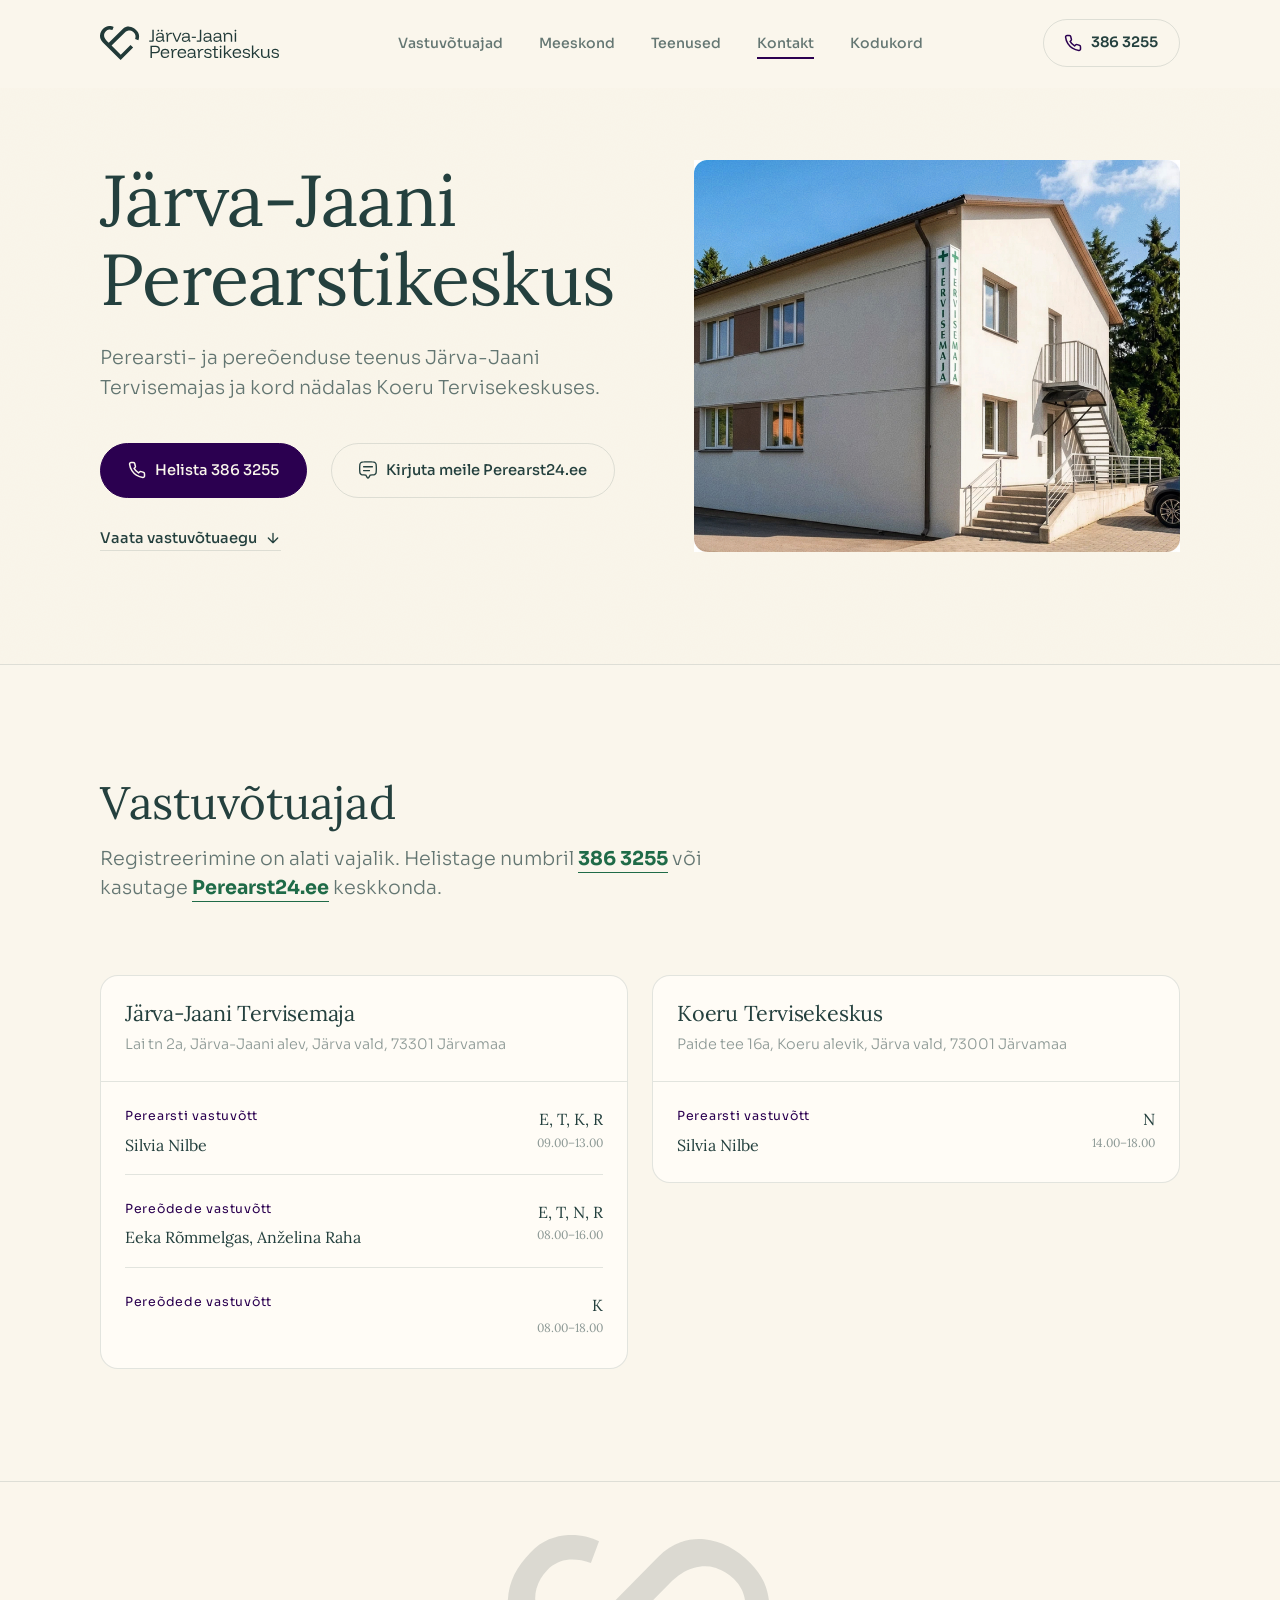
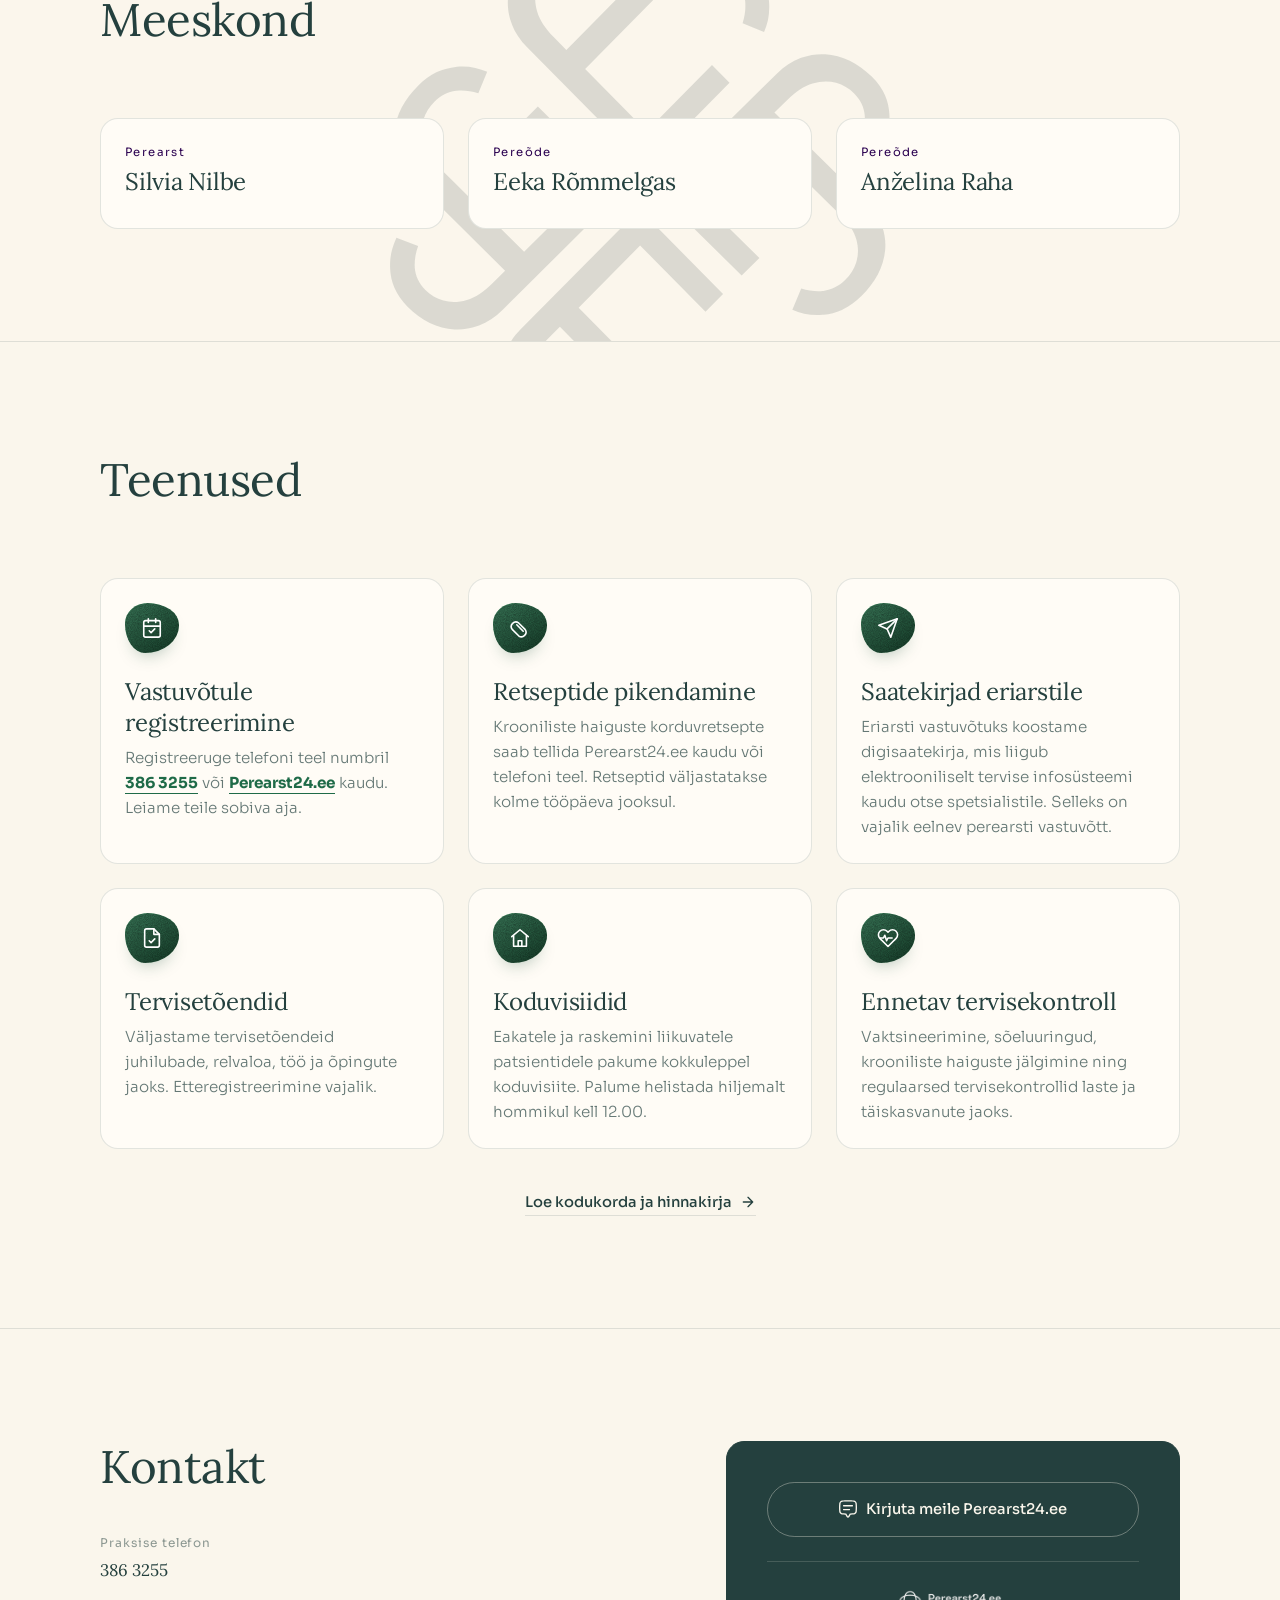
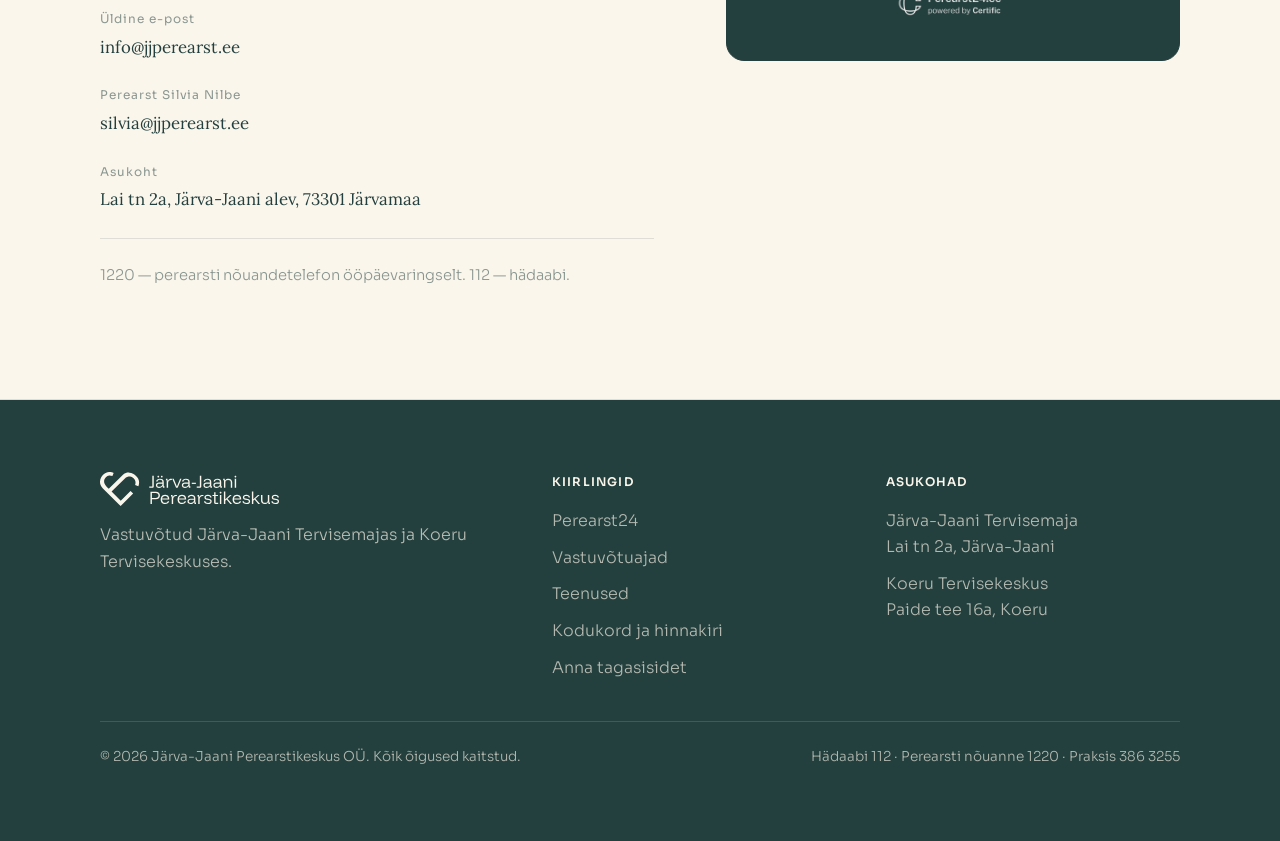
==== index.html @ 6c0b049f "Rework hero, Kontakt section, and site-wide interaction polish Hero: replaced the rectangular/blob p" ====
<!DOCTYPE html>
<html lang="et">
<head>
<meta charset="UTF-8">
<meta name="viewport" content="width=device-width, initial-scale=1.0">
<title>Järva-Jaani Perearstikeskus OÜ | Hooliv perearstiabi Järvamaal</title>
<meta name="description" content="Järva-Jaani Perearstikeskus OÜ pakub perearstiabi Järva-Jaani Tervisemajas ja Koeru Tervisekeskuses. Perearst Silvia Nilbe ja pereõed Eeka Rõmmelgas ning Anželina Raha.">
<link rel="preconnect" href="https://fonts.googleapis.com">
<link rel="preconnect" href="https://fonts.gstatic.com" crossorigin>
<link href="https://fonts.googleapis.com/css2?family=Lora:ital,wght@0,400;0,500;0,600;0,700;1,400;1,500&family=Sora:wght@300;400;500;600;700&display=swap" rel="stylesheet">
<link rel="stylesheet" href="css/style.css">
</head>
<body>
<a class="skip-link" href="#main">Liigu põhisisu juurde</a>

<header class="site-header" id="site-header">
  <div class="container nav">
    <a class="brand" href="index.html"><img src="assets/brand/fulllogo-ink.svg" alt="Järva-Jaani Perearstikeskus" class="brand-logo"></a>

    <nav class="nav-links" aria-label="Peamenüü">
      <a href="#vastuvotuajad">Vastuvõtuajad</a>
      <a href="#meeskond">Meeskond</a>
      <a href="#teenused">Teenused</a>
      <a href="#kontakt">Kontakt</a>
      <a href="kodukord.html">Kodukord</a>
    </nav>

    <div class="nav-cta">
      <a class="nav-phone" href="tel:+3723863255">
        <svg width="18" height="18" viewBox="0 0 24 24" fill="none" stroke="currentColor" stroke-width="2" stroke-linecap="round" stroke-linejoin="round"><path d="M22 16.92v3a2 2 0 0 1-2.18 2 19.79 19.79 0 0 1-8.63-3.07 19.5 19.5 0 0 1-6-6 19.79 19.79 0 0 1-3.07-8.67A2 2 0 0 1 4.11 2h3a2 2 0 0 1 2 1.72c.127.96.361 1.903.7 2.81a2 2 0 0 1-.45 2.11L8.09 9.91a16 16 0 0 0 6 6l1.27-1.27a2 2 0 0 1 2.11-.45c.907.339 1.85.573 2.81.7A2 2 0 0 1 22 16.92z"/></svg>
        386 3255
      </a>
    </div>

    <button class="nav-toggle" id="nav-toggle" aria-label="Ava menüü" aria-expanded="false" aria-controls="mobile-menu">
      <span></span><span></span><span></span>
    </button>
  </div>
</header>

<div class="mobile-menu" id="mobile-menu">
  <a href="#vastuvotuajad">Vastuvõtuajad</a>
  <a href="#meeskond">Meeskond</a>
  <a href="#teenused">Teenused</a>
  <a href="#kontakt">Kontakt</a>
  <a href="kodukord.html">Kodukord</a>
  <div class="btn-row">
    <a class="btn btn-primary" href="tel:+3723863255">Helista 386 3255</a>
    <a class="btn btn-outline" href="https://www.perearst24.ee/" target="_blank" rel="noopener"><svg width="18" height="18" viewBox="0 0 16 15.5243" fill="none" xmlns="http://www.w3.org/2000/svg"><path d="M15.8044 2.75863C15.734 2.15076 15.4268 1.54757 14.9399 1.06065C14.453 0.573728 13.8501 0.266823 13.2419 0.196191H13.2366C10.7898 -0.065397 5.21051 -0.065397 2.76371 0.196191H2.75808C2.15021 0.266823 1.54703 0.57404 1.0601 1.06065C0.57318 1.54726 0.266275 2.15076 0.195956 2.75863V2.76425C-0.0653187 5.21265 -0.0653187 7.68189 0.195956 10.1303V10.1356C0.266275 10.7438 0.573493 11.3467 1.0601 11.8336C1.54671 12.3205 2.15021 12.6274 2.75808 12.698H2.76371C3.47878 12.7746 4.48263 12.8315 5.67837 12.8643C5.80182 13.074 5.92683 13.2856 6.04903 13.4922C6.30999 13.9328 6.58033 14.3885 6.83879 14.8382C7.08632 15.2677 7.52042 15.5242 8.00016 15.5242C8.47989 15.5242 8.914 15.2677 9.16152 14.8382C9.42092 14.3885 9.69063 13.9319 9.9516 13.4916C10.0738 13.2853 10.1988 13.074 10.3219 12.8643C11.5186 12.833 12.5212 12.7746 13.2363 12.698H13.2416C13.8498 12.6274 14.453 12.3205 14.9399 11.8336C15.4268 11.3467 15.7337 10.7438 15.804 10.1356V10.1303C16.0653 7.68189 16.0653 5.21265 15.804 2.76425C15.8043 2.76239 15.8044 2.76051 15.8044 2.75863ZM14.6258 10.0012C14.542 10.7122 13.8201 11.4339 13.1091 11.5179C12.3612 11.5976 11.2742 11.6557 9.96504 11.6858C9.86349 11.6879 9.7642 11.7161 9.67665 11.7676C9.58911 11.8191 9.51623 11.8921 9.46499 11.9798C9.29028 12.2786 9.10745 12.588 8.93025 12.8862C8.66772 13.33 8.39613 13.7888 8.13361 14.2444C8.08985 14.3201 8.03735 14.3357 8.00109 14.3357C7.96484 14.3357 7.91202 14.3201 7.86858 14.2444C7.60574 13.7891 7.33447 13.3303 7.07194 12.8865C6.89474 12.5871 6.71159 12.2777 6.53689 11.9786C6.48565 11.8909 6.41277 11.8178 6.32522 11.7663C6.23767 11.7148 6.13838 11.6867 6.03684 11.6845C4.72734 11.6532 3.64036 11.5964 2.89216 11.5167C2.18146 11.4326 1.45952 10.7107 1.37576 9.99996C1.12386 7.63747 1.12386 5.25489 1.37576 2.89239C1.45952 2.18138 2.18115 1.45913 2.89247 1.37537C5.28083 1.12066 10.7185 1.12066 13.1072 1.37537C13.8182 1.45913 14.5399 2.18107 14.6239 2.89208C14.8765 5.25502 14.8772 7.63813 14.6258 10.0012Z" fill="currentColor"/><path d="M11.8759 4.28494H4.12517C3.96768 4.28494 3.81664 4.3475 3.70528 4.45886C3.59392 4.57022 3.53136 4.72126 3.53136 4.87875C3.53136 5.03623 3.59392 5.18727 3.70528 5.29863C3.81664 5.40999 3.96768 5.47255 4.12517 5.47255H11.8759C12.0334 5.47255 12.1845 5.40999 12.2958 5.29863C12.4072 5.18727 12.4697 5.03623 12.4697 4.87875C12.4697 4.72126 12.4072 4.57022 12.2958 4.45886C12.1845 4.3475 12.0334 4.28494 11.8759 4.28494Z" fill="currentColor"/><path d="M9.24192 7.6687H4.12517C3.96768 7.6687 3.81664 7.73126 3.70528 7.84262C3.59392 7.95398 3.53136 8.10502 3.53136 8.26251C3.53136 8.42 3.59392 8.57103 3.70528 8.68239C3.81664 8.79376 3.96768 8.85632 4.12517 8.85632H9.24192C9.39941 8.85632 9.55044 8.79376 9.66181 8.68239C9.77317 8.57103 9.83573 8.42 9.83573 8.26251C9.83573 8.10502 9.77317 7.95398 9.66181 7.84262C9.55044 7.73126 9.39941 7.6687 9.24192 7.6687Z" fill="currentColor"/></svg>Kirjuta meile Perearst24.ee</a>
  </div>
</div>

<main id="main">

  <!-- HERO -->
  <section class="hero">
    <div class="container hero-flex">
    <div class="hero-inner" data-reveal>
      <h1>Järva-Jaani Perearstikeskus</h1>
      <p class="lead">Perearsti- ja pereõenduse teenus Järva-Jaani Tervisemajas ja kord nädalas Koeru Tervisekeskuses.</p>

      <div class="hero-links">
        <a class="btn btn-primary" href="tel:+3723863255">
          <svg width="18" height="18" viewBox="0 0 24 24" fill="none" stroke="currentColor" stroke-width="2" stroke-linecap="round" stroke-linejoin="round"><path d="M22 16.92v3a2 2 0 0 1-2.18 2 19.79 19.79 0 0 1-8.63-3.07 19.5 19.5 0 0 1-6-6 19.79 19.79 0 0 1-3.07-8.67A2 2 0 0 1 4.11 2h3a2 2 0 0 1 2 1.72c.127.96.361 1.903.7 2.81a2 2 0 0 1-.45 2.11L8.09 9.91a16 16 0 0 0 6 6l1.27-1.27a2 2 0 0 1 2.11-.45c.907.339 1.85.573 2.81.7A2 2 0 0 1 22 16.92z"/></svg>
          Helista 386 3255
        </a>
        <a class="btn btn-outline" href="https://www.perearst24.ee/" target="_blank" rel="noopener">
          <svg width="18" height="18" viewBox="0 0 16 15.5243" fill="none" xmlns="http://www.w3.org/2000/svg"><path d="M15.8044 2.75863C15.734 2.15076 15.4268 1.54757 14.9399 1.06065C14.453 0.573728 13.8501 0.266823 13.2419 0.196191H13.2366C10.7898 -0.065397 5.21051 -0.065397 2.76371 0.196191H2.75808C2.15021 0.266823 1.54703 0.57404 1.0601 1.06065C0.57318 1.54726 0.266275 2.15076 0.195956 2.75863V2.76425C-0.0653187 5.21265 -0.0653187 7.68189 0.195956 10.1303V10.1356C0.266275 10.7438 0.573493 11.3467 1.0601 11.8336C1.54671 12.3205 2.15021 12.6274 2.75808 12.698H2.76371C3.47878 12.7746 4.48263 12.8315 5.67837 12.8643C5.80182 13.074 5.92683 13.2856 6.04903 13.4922C6.30999 13.9328 6.58033 14.3885 6.83879 14.8382C7.08632 15.2677 7.52042 15.5242 8.00016 15.5242C8.47989 15.5242 8.914 15.2677 9.16152 14.8382C9.42092 14.3885 9.69063 13.9319 9.9516 13.4916C10.0738 13.2853 10.1988 13.074 10.3219 12.8643C11.5186 12.833 12.5212 12.7746 13.2363 12.698H13.2416C13.8498 12.6274 14.453 12.3205 14.9399 11.8336C15.4268 11.3467 15.7337 10.7438 15.804 10.1356V10.1303C16.0653 7.68189 16.0653 5.21265 15.804 2.76425C15.8043 2.76239 15.8044 2.76051 15.8044 2.75863ZM14.6258 10.0012C14.542 10.7122 13.8201 11.4339 13.1091 11.5179C12.3612 11.5976 11.2742 11.6557 9.96504 11.6858C9.86349 11.6879 9.7642 11.7161 9.67665 11.7676C9.58911 11.8191 9.51623 11.8921 9.46499 11.9798C9.29028 12.2786 9.10745 12.588 8.93025 12.8862C8.66772 13.33 8.39613 13.7888 8.13361 14.2444C8.08985 14.3201 8.03735 14.3357 8.00109 14.3357C7.96484 14.3357 7.91202 14.3201 7.86858 14.2444C7.60574 13.7891 7.33447 13.3303 7.07194 12.8865C6.89474 12.5871 6.71159 12.2777 6.53689 11.9786C6.48565 11.8909 6.41277 11.8178 6.32522 11.7663C6.23767 11.7148 6.13838 11.6867 6.03684 11.6845C4.72734 11.6532 3.64036 11.5964 2.89216 11.5167C2.18146 11.4326 1.45952 10.7107 1.37576 9.99996C1.12386 7.63747 1.12386 5.25489 1.37576 2.89239C1.45952 2.18138 2.18115 1.45913 2.89247 1.37537C5.28083 1.12066 10.7185 1.12066 13.1072 1.37537C13.8182 1.45913 14.5399 2.18107 14.6239 2.89208C14.8765 5.25502 14.8772 7.63813 14.6258 10.0012Z" fill="currentColor"/><path d="M11.8759 4.28494H4.12517C3.96768 4.28494 3.81664 4.3475 3.70528 4.45886C3.59392 4.57022 3.53136 4.72126 3.53136 4.87875C3.53136 5.03623 3.59392 5.18727 3.70528 5.29863C3.81664 5.40999 3.96768 5.47255 4.12517 5.47255H11.8759C12.0334 5.47255 12.1845 5.40999 12.2958 5.29863C12.4072 5.18727 12.4697 5.03623 12.4697 4.87875C12.4697 4.72126 12.4072 4.57022 12.2958 4.45886C12.1845 4.3475 12.0334 4.28494 11.8759 4.28494Z" fill="currentColor"/><path d="M9.24192 7.6687H4.12517C3.96768 7.6687 3.81664 7.73126 3.70528 7.84262C3.59392 7.95398 3.53136 8.10502 3.53136 8.26251C3.53136 8.42 3.59392 8.57103 3.70528 8.68239C3.81664 8.79376 3.96768 8.85632 4.12517 8.85632H9.24192C9.39941 8.85632 9.55044 8.79376 9.66181 8.68239C9.77317 8.57103 9.83573 8.42 9.83573 8.26251C9.83573 8.10502 9.77317 7.95398 9.66181 7.84262C9.55044 7.73126 9.39941 7.6687 9.24192 7.6687Z" fill="currentColor"/></svg>
          Kirjuta meile Perearst24.ee
        </a>
      </div>

      <a class="btn-ghost" href="#vastuvotuajad" style="margin-top:1.75rem;">
        Vaata vastuvõtuaegu
        <svg width="16" height="16" viewBox="0 0 24 24" fill="none" stroke="currentColor" stroke-width="2" stroke-linecap="round" stroke-linejoin="round"><path d="M12 5v14M19 12l-7 7-7-7"/></svg>
      </a>
    </div>
    <img src="assets/hero-photo.jpg" alt="Järva-Jaani Tervisemaja hoone" class="hero-photo">
    </div>
  </section>

  <!-- VASTUVÕTUAJAD -->
  <section class="section section--tint" id="vastuvotuajad">
    <div class="container">
      <div class="section-head" data-reveal>
        <h2 style="margin-top:0;">Vastuvõtuajad</h2>
        <p class="lead">Registreerimine on alati vajalik. Helistage numbril <a class="text-link" href="tel:+3723863255">386 3255</a> või kasutage <a class="text-link" href="https://www.perearst24.ee/" target="_blank" rel="noopener">Perearst24.ee</a> keskkonda.</p>
      </div>

      <div class="grid grid--2" style="align-items:start;">
        <div class="schedule-card" data-reveal>
          <div class="schedule-card__head">
            <h3>Järva-Jaani Tervisemaja</h3>
            <address>Lai tn 2a, Järva-Jaani alev, Järva vald, 73301 Järvamaa</address>
          </div>
          <div class="schedule-card__body">
            <div class="schedule-row">
              <div>
                <span class="schedule-row__label">Perearsti vastuvõtt</span>
                <span class="schedule-row__who">Silvia Nilbe</span>
              </div>
              <div class="schedule-row__when">E, T, K, R<small>09.00–13.00</small></div>
            </div>
            <div class="schedule-row">
              <div>
                <span class="schedule-row__label">Pereõdede vastuvõtt</span>
                <span class="schedule-row__who">Eeka Rõmmelgas, Anželina Raha</span>
              </div>
              <div class="schedule-row__when">E, T, N, R<small>08.00–16.00</small></div>
            </div>
            <div class="schedule-row">
              <div>
                <span class="schedule-row__label">Pereõdede vastuvõtt</span>
                <span class="schedule-row__who">&nbsp;</span>
              </div>
              <div class="schedule-row__when">K<small>08.00–18.00</small></div>
            </div>
          </div>
        </div>

        <div class="schedule-card" data-reveal>
          <div class="schedule-card__head">
            <h3>Koeru Tervisekeskus</h3>
            <address>Paide tee 16a, Koeru alevik, Järva vald, 73001 Järvamaa</address>
          </div>
          <div class="schedule-card__body">
            <div class="schedule-row">
              <div>
                <span class="schedule-row__label">Perearsti vastuvõtt</span>
                <span class="schedule-row__who">Silvia Nilbe</span>
              </div>
              <div class="schedule-row__when">N<small>14.00–18.00</small></div>
            </div>
          </div>
        </div>
      </div>
    </div>
  </section>

  <!-- MEESKOND -->
  <section class="section" id="meeskond">
    <div class="container">
      <div class="section-head" data-reveal>
        <h2 style="margin-top:0;">Meeskond</h2>
      </div>

      <div class="grid grid--3">
        <div class="card team-card" data-reveal>
          <span class="team-card__role">Perearst</span>
          <h3>Silvia Nilbe</h3>
        </div>
        <div class="card team-card" data-reveal>
          <span class="team-card__role">Pereõde</span>
          <h3>Eeka Rõmmelgas</h3>
        </div>
        <div class="card team-card" data-reveal>
          <span class="team-card__role">Pereõde</span>
          <h3>Anželina Raha</h3>
        </div>
      </div>
    </div>
  </section>

  <!-- TEENUSED -->
  <section class="section section--tint" id="teenused">
    <div class="container">
      <div class="section-head" data-reveal>
        <h2 style="margin-top:0;">Teenused</h2>
      </div>

      <div class="grid grid--3">
        <div class="service-card" data-reveal>
          <span class="icon"><svg width="22" height="22" viewBox="0 0 24 24" fill="none" stroke="currentColor" stroke-width="1.75" stroke-linecap="round" stroke-linejoin="round"><rect x="3" y="4" width="18" height="18" rx="2"/><path d="M16 2v4M8 2v4M3 10h18"/><path d="M9 15l2 2 4-4"/></svg></span>
          <h3>Vastuvõtule registreerimine</h3>
          <p>Registreeruge telefoni teel numbril <a class="text-link" href="tel:+3723863255">386 3255</a> või <a class="text-link" href="https://www.perearst24.ee/" target="_blank" rel="noopener">Perearst24.ee</a> kaudu. Leiame teile sobiva aja.</p>
        </div>
        <div class="service-card" data-reveal>
          <span class="icon"><svg width="22" height="22" viewBox="0 0 24 24" fill="none" stroke="currentColor" stroke-width="1.75" stroke-linecap="round" stroke-linejoin="round"><path d="M10.5 20.5L3.5 13.5a5 5 0 0 1 7-7l7 7a5 5 0 0 1-7 7z"/><path d="M8.5 8.5l7 7"/></svg></span>
          <h3>Retseptide pikendamine</h3>
          <p>Krooniliste haiguste korduvretsepte saab tellida Perearst24.ee kaudu või telefoni teel. Retseptid väljastatakse kolme tööpäeva jooksul.</p>
        </div>
        <div class="service-card" data-reveal>
          <span class="icon"><svg width="22" height="22" viewBox="0 0 24 24" fill="none" stroke="currentColor" stroke-width="1.75" stroke-linecap="round" stroke-linejoin="round"><path d="M22 2L11 13"/><path d="M22 2l-7 20-4-9-9-4 20-7z"/></svg></span>
          <h3>Saatekirjad eriarstile</h3>
          <p>Eriarsti vastuvõtuks koostame digisaatekirja, mis liigub elektrooniliselt tervise infosüsteemi kaudu otse spetsialistile. Selleks on vajalik eelnev perearsti vastuvõtt.</p>
        </div>
        <div class="service-card" data-reveal>
          <span class="icon"><svg width="22" height="22" viewBox="0 0 24 24" fill="none" stroke="currentColor" stroke-width="1.75" stroke-linecap="round" stroke-linejoin="round"><path d="M14 2H6a2 2 0 0 0-2 2v16a2 2 0 0 0 2 2h12a2 2 0 0 0 2-2V8z"/><path d="M14 2v6h6"/><path d="M9 15l2 2 4-4"/></svg></span>
          <h3>Tervisetõendid</h3>
          <p>Väljastame tervisetõendeid juhilubade, relvaloa, töö ja õpingute jaoks. Etteregistreerimine vajalik.</p>
        </div>
        <div class="service-card" data-reveal>
          <span class="icon"><svg width="22" height="22" viewBox="0 0 24 24" fill="none" stroke="currentColor" stroke-width="1.75" stroke-linecap="round" stroke-linejoin="round"><path d="M3 10.5L12 3l9 7.5"/><path d="M5 9.5V21h14V9.5"/><path d="M10 21v-6h4v6"/></svg></span>
          <h3>Koduvisiidid</h3>
          <p>Eakatele ja raskemini liikuvatele patsientidele pakume kokkuleppel koduvisiite. Palume helistada hiljemalt hommikul kell 12.00.</p>
        </div>
        <div class="service-card" data-reveal>
          <span class="icon"><svg width="22" height="22" viewBox="0 0 24 24" fill="none" stroke="currentColor" stroke-width="1.75" stroke-linecap="round" stroke-linejoin="round"><path d="M20.84 4.61a5.5 5.5 0 0 0-7.78 0L12 5.67l-1.06-1.06a5.5 5.5 0 0 0-7.78 7.78l1.06 1.06L12 21.23l7.78-7.78 1.06-1.06a5.5 5.5 0 0 0 0-7.78z"/><path d="M3.5 12h3.5l1.5-3 2 6 1.5-3h4.5"/></svg></span>
          <h3>Ennetav tervisekontroll</h3>
          <p>Vaktsineerimine, sõeluuringud, krooniliste haiguste jälgimine ning regulaarsed tervisekontrollid laste ja täiskasvanute jaoks.</p>
        </div>
      </div>

      <div style="margin-top: var(--space-4); text-align:center;" data-reveal>
        <a class="btn-ghost" href="kodukord.html">
          Loe kodukorda ja hinnakirja
          <svg width="16" height="16" viewBox="0 0 24 24" fill="none" stroke="currentColor" stroke-width="2" stroke-linecap="round" stroke-linejoin="round"><path d="M5 12h14M12 5l7 7-7 7"/></svg>
        </a>
      </div>
    </div>
  </section>

  <!-- KONTAKT -->
  <section class="section" id="kontakt">
    <div class="container contact-grid">
      <div data-reveal>
        <h2>Kontakt</h2>

        <div class="contact-list">
          <div class="contact-item">
            <div>
              <span class="contact-item__label">Praksise telefon</span>
              <span class="contact-item__value"><a href="tel:+3723863255">386 3255</a></span>
            </div>
          </div>
          <div class="contact-item">
            <div>
              <span class="contact-item__label">Üldine e-post</span>
              <span class="contact-item__value"><a href="mailto:info@jjperearst.ee">info@jjperearst.ee</a></span>
            </div>
          </div>
          <div class="contact-item">
            <div>
              <span class="contact-item__label">Perearst Silvia Nilbe</span>
              <span class="contact-item__value"><a href="mailto:silvia@jjperearst.ee">silvia@jjperearst.ee</a></span>
            </div>
          </div>
          <div class="contact-item">
            <div>
              <span class="contact-item__label">Asukoht</span>
              <span class="contact-item__value">Lai tn 2a, Järva-Jaani alev, 73301 Järvamaa</span>
            </div>
          </div>
        </div>

        <div class="last-resort">
          <p>1220 — perearsti nõuandetelefon ööpäevaringselt. 112 — hädaabi.</p>
        </div>
      </div>

      <div data-reveal>
        <div class="emergency-card">
          <a class="btn btn-outline" href="https://www.perearst24.ee/" target="_blank" rel="noopener"><svg width="18" height="18" viewBox="0 0 16 15.5243" fill="none" xmlns="http://www.w3.org/2000/svg"><path d="M15.8044 2.75863C15.734 2.15076 15.4268 1.54757 14.9399 1.06065C14.453 0.573728 13.8501 0.266823 13.2419 0.196191H13.2366C10.7898 -0.065397 5.21051 -0.065397 2.76371 0.196191H2.75808C2.15021 0.266823 1.54703 0.57404 1.0601 1.06065C0.57318 1.54726 0.266275 2.15076 0.195956 2.75863V2.76425C-0.0653187 5.21265 -0.0653187 7.68189 0.195956 10.1303V10.1356C0.266275 10.7438 0.573493 11.3467 1.0601 11.8336C1.54671 12.3205 2.15021 12.6274 2.75808 12.698H2.76371C3.47878 12.7746 4.48263 12.8315 5.67837 12.8643C5.80182 13.074 5.92683 13.2856 6.04903 13.4922C6.30999 13.9328 6.58033 14.3885 6.83879 14.8382C7.08632 15.2677 7.52042 15.5242 8.00016 15.5242C8.47989 15.5242 8.914 15.2677 9.16152 14.8382C9.42092 14.3885 9.69063 13.9319 9.9516 13.4916C10.0738 13.2853 10.1988 13.074 10.3219 12.8643C11.5186 12.833 12.5212 12.7746 13.2363 12.698H13.2416C13.8498 12.6274 14.453 12.3205 14.9399 11.8336C15.4268 11.3467 15.7337 10.7438 15.804 10.1356V10.1303C16.0653 7.68189 16.0653 5.21265 15.804 2.76425C15.8043 2.76239 15.8044 2.76051 15.8044 2.75863ZM14.6258 10.0012C14.542 10.7122 13.8201 11.4339 13.1091 11.5179C12.3612 11.5976 11.2742 11.6557 9.96504 11.6858C9.86349 11.6879 9.7642 11.7161 9.67665 11.7676C9.58911 11.8191 9.51623 11.8921 9.46499 11.9798C9.29028 12.2786 9.10745 12.588 8.93025 12.8862C8.66772 13.33 8.39613 13.7888 8.13361 14.2444C8.08985 14.3201 8.03735 14.3357 8.00109 14.3357C7.96484 14.3357 7.91202 14.3201 7.86858 14.2444C7.60574 13.7891 7.33447 13.3303 7.07194 12.8865C6.89474 12.5871 6.71159 12.2777 6.53689 11.9786C6.48565 11.8909 6.41277 11.8178 6.32522 11.7663C6.23767 11.7148 6.13838 11.6867 6.03684 11.6845C4.72734 11.6532 3.64036 11.5964 2.89216 11.5167C2.18146 11.4326 1.45952 10.7107 1.37576 9.99996C1.12386 7.63747 1.12386 5.25489 1.37576 2.89239C1.45952 2.18138 2.18115 1.45913 2.89247 1.37537C5.28083 1.12066 10.7185 1.12066 13.1072 1.37537C13.8182 1.45913 14.5399 2.18107 14.6239 2.89208C14.8765 5.25502 14.8772 7.63813 14.6258 10.0012Z" fill="currentColor"/><path d="M11.8759 4.28494H4.12517C3.96768 4.28494 3.81664 4.3475 3.70528 4.45886C3.59392 4.57022 3.53136 4.72126 3.53136 4.87875C3.53136 5.03623 3.59392 5.18727 3.70528 5.29863C3.81664 5.40999 3.96768 5.47255 4.12517 5.47255H11.8759C12.0334 5.47255 12.1845 5.40999 12.2958 5.29863C12.4072 5.18727 12.4697 5.03623 12.4697 4.87875C12.4697 4.72126 12.4072 4.57022 12.2958 4.45886C12.1845 4.3475 12.0334 4.28494 11.8759 4.28494Z" fill="currentColor"/><path d="M9.24192 7.6687H4.12517C3.96768 7.6687 3.81664 7.73126 3.70528 7.84262C3.59392 7.95398 3.53136 8.10502 3.53136 8.26251C3.53136 8.42 3.59392 8.57103 3.70528 8.68239C3.81664 8.79376 3.96768 8.85632 4.12517 8.85632H9.24192C9.39941 8.85632 9.55044 8.79376 9.66181 8.68239C9.77317 8.57103 9.83573 8.42 9.83573 8.26251C9.83573 8.10502 9.77317 7.95398 9.66181 7.84262C9.55044 7.73126 9.39941 7.6687 9.24192 7.6687Z" fill="currentColor"/></svg>Kirjuta meile Perearst24.ee</a>
          <div class="emergency-card__footer">
            <img src="assets/perearst24.png" alt="Perearst24.ee" class="emergency-card__logo">
          </div>
        </div>
      </div>
    </div>
  </section>

</main>

<footer class="site-footer">
  <div class="container">
    <div class="footer-grid">
      <div>
        <img src="assets/brand/fulllogo-paper.svg" alt="Järva-Jaani Perearstikeskus" class="footer-brand-logo">
        <p style="max-width:32ch; color: rgba(247,241,230,.7);">Vastuvõtud Järva-Jaani Tervisemajas ja Koeru Tervisekeskuses.</p>
      </div>
      <div class="footer-col">
        <h4>Kiirlingid</h4>
        <ul>
          <li><a href="https://www.perearst24.ee/" target="_blank" rel="noopener">Perearst24</a></li>
          <li><a href="#vastuvotuajad">Vastuvõtuajad</a></li>
          <li><a href="#teenused">Teenused</a></li>
          <li><a href="kodukord.html">Kodukord ja hinnakiri</a></li>
          <li><a href="mailto:info@jjperearst.ee?subject=Tagasiside">Anna tagasisidet</a></li>
        </ul>
      </div>
      <div class="footer-col">
        <h4>Asukohad</h4>
        <ul>
          <li>Järva-Jaani Tervisemaja<br>Lai tn 2a, Järva-Jaani</li>
          <li>Koeru Tervisekeskus<br>Paide tee 16a, Koeru</li>
        </ul>
      </div>
    </div>
    <div class="footer-bottom">
      <span>© 2026 Järva-Jaani Perearstikeskus OÜ. Kõik õigused kaitstud.</span>
      <span>Hädaabi 112 · Perearsti nõuanne 1220 · Praksis 386 3255</span>
    </div>
  </div>
</footer>

<script src="js/main.js"></script>
</body>
</html>
---- css/style.css ----
/* ==========================================================================
   CONCEPT C — editorial warm-neutral direction (v2)
   Inspired by Maven Clinic, Robinson MD, Parsley Health (fonts/colors/layout
   only). Revised after feedback: dropped the terracotta accent (read as
   generic "AI site" color), reduced to a single accent — your green, which
   already sits naturally next to the deep teal ink since they're the same
   family. Fewer background transitions than v1 (more whitespace, calmer).
   Icon treatment borrowed from Concept B: organic gradient blobs with a
   grain overlay, here in one hue only instead of three.

   Lora (headline serif, italic logo) stands in for Teodor/Libre Caslon
   Text. Sora (body sans) stands in for Euclid Circular B/Helvetica Now.
   ========================================================================== */

:root {
  --paper: #faf6ec;
  --card: #fffcf6;
  --ink: #24403e;
  --ink-soft: rgba(36, 64, 62, 0.7);
  --ink-faint: rgba(36, 64, 62, 0.52);
  --green: #1f6b48;
  --green-deep: #154d34;
  --green-tint: #eaf1ec;
  --violet: #9d8dea;
  --violet-deep: #2b0050;
  --violet-tint: #f1eefb;
  --line: rgba(36, 64, 62, 0.13);

  --font-display: "Lora", Georgia, "Times New Roman", serif;
  --font-body: "Sora", -apple-system, BlinkMacSystemFont, "Segoe UI", sans-serif;

  --container: 1160px;
  --gutter: 1.25rem;
  --radius: 18px;
  --space-2: 1rem;
  --space-3: 1.5rem;
  --space-4: 2.5rem;
  --space-5: 4.5rem;
  --space-6: 7rem;
  --ease: cubic-bezier(0.4, 0, 0.2, 1);
}
@media (min-width: 640px) { :root { --gutter: 2rem; } }
@media (min-width: 1024px) { :root { --gutter: 2.5rem; } }

*, *::before, *::after { box-sizing: border-box; }
* { margin: 0; }
html { scroll-behavior: smooth; }
a, button { -webkit-tap-highlight-color: transparent; }
body {
  font-family: var(--font-body);
  font-weight: 300;
  color: var(--ink);
  background: var(--paper);
  line-height: 1.65;
  -webkit-font-smoothing: antialiased;
  overflow-x: clip;
}
img, svg { display: block; max-width: 100%; }
a { color: inherit; text-decoration: none; }
button { font: inherit; color: inherit; background: none; border: none; cursor: pointer; }
ul { list-style: none; padding: 0; }

.container { width: 100%; max-width: var(--container); margin-inline: auto; padding-inline: var(--gutter); }

h1, h2, h3 {
  font-family: var(--font-display);
  font-weight: 400;
  line-height: 1.1;
  letter-spacing: -0.01em;
  color: var(--ink);
}
h1 { font-size: clamp(2.5rem, 6vw + 0.5rem, 4.5rem); }
h2 { font-size: clamp(1.9rem, 3.5vw + 0.5rem, 2.85rem); line-height: 1.14; }
h3 { font-size: clamp(1.25rem, 1.4vw + 0.75rem, 1.5rem); line-height: 1.28; }
em { font-style: italic; color: var(--green); }

.eyebrow {
  display: inline-flex; align-items: center; gap: 0.6rem;
  font-size: 0.72rem; font-weight: 600; letter-spacing: 0.2em; text-transform: uppercase;
  color: var(--green);
}
.eyebrow::before { content: ""; width: 1.4rem; height: 1px; background: currentColor; }

.lead { font-weight: 300; font-size: clamp(1.05rem, 1.1vw + 0.85rem, 1.2rem); line-height: 1.55; color: var(--ink-soft); }
.text-link { color: var(--green); font-weight: 700; border-bottom: 1px solid currentColor; padding-bottom: 1px; }
.text-link:hover { color: var(--green-deep); }
p { max-width: 62ch; }
.section-head p.lead { max-width: 52ch; }

/* ---------- Header ---------- */
.skip-link {
  position: absolute; left: 1rem; top: -100px;
  background: var(--ink); color: var(--paper);
  padding: 0.75rem 1.25rem; border-radius: 999px; z-index: 200;
  transition: top 0.2s var(--ease);
}
.skip-link:focus { top: 1rem; }

.site-header {
  position: sticky; top: 0; z-index: 100;
  padding-block: 1.2rem;
  background: transparent;
  border-bottom: 1px solid transparent;
  transition: background-color 0.25s var(--ease), border-color 0.25s var(--ease), box-shadow 0.25s var(--ease);
}
.site-header.is-scrolled {
  background: rgba(247, 241, 230, 0.9);
  backdrop-filter: saturate(160%) blur(10px);
  -webkit-backdrop-filter: saturate(160%) blur(10px);
  border-bottom-color: var(--line);
  box-shadow: 0 8px 24px -20px rgba(36, 64, 62, 0.3);
}
.nav { display: flex; align-items: center; justify-content: space-between; gap: var(--space-3); }
.brand { display: inline-flex; align-items: center; }
.brand-logo { height: 34px; width: auto; display: block; }

.nav-links { display: none; align-items: center; gap: 2.25rem; }
@media (min-width: 900px) { .nav-links { display: flex; } }
.nav-links a { font-size: 0.88rem; font-weight: 500; color: var(--ink-soft); position: relative; padding-block: 0.25rem; transition: color 0.2s var(--ease); }
.nav-links a::after {
  content: ""; position: absolute; left: 0; right: 0; bottom: 0; height: 2px;
  background: var(--violet-deep); transform: scaleX(0); transform-origin: right; transition: transform 0.25s var(--ease);
}
.nav-links a:hover { color: var(--ink); }
.nav-links a:hover::after, .nav-links a.is-active::after { transform: scaleX(1); transform-origin: left; }
.nav-cta { display: none; align-items: center; }
@media (min-width: 900px) { .nav-cta { display: flex; } }

.nav-toggle {
  display: flex; flex-direction: column; justify-content: center; align-items: center; gap: 5px;
  width: 44px; height: 44px; margin-inline: -0.5rem;
}
@media (min-width: 900px) { .nav-toggle { display: none; } }
.nav-toggle span { width: 22px; height: 2px; background: var(--ink); transition: transform 0.25s var(--ease), opacity 0.25s var(--ease); }
.nav-toggle[aria-expanded="true"] span:nth-child(1) { transform: translateY(7px) rotate(45deg); }
.nav-toggle[aria-expanded="true"] span:nth-child(2) { opacity: 0; }
.nav-toggle[aria-expanded="true"] span:nth-child(3) { transform: translateY(-7px) rotate(-45deg); }

.mobile-menu {
  position: fixed; inset: 0; z-index: 99;
  background: var(--paper);
  display: flex; flex-direction: column;
  padding: 6rem var(--gutter) var(--space-4);
  transform: translateX(100%);
  transition: transform 0.35s var(--ease);
}
@media (min-width: 900px) { .mobile-menu { display: none; } }
.mobile-menu.is-open { transform: translateX(0); }
.mobile-menu > a { font-family: var(--font-display); font-weight: 500; font-size: 1.6rem; padding-block: 0.6rem; border-bottom: 1px solid var(--line); }
.mobile-menu .btn-row { margin-top: var(--space-4); flex-direction: column; align-items: stretch; }
.mobile-menu .btn { width: 100%; }

/* ---------- Buttons ---------- */
.btn {
  display: inline-flex; align-items: center; justify-content: center; gap: 0.55rem;
  padding: 0.9rem 1.7rem; border-radius: 999px;
  font-family: var(--font-body); font-weight: 500; font-size: 0.92rem; white-space: nowrap;
  transition: background-color 0.2s var(--ease), color 0.2s var(--ease), border-color 0.2s var(--ease), transform 0.15s var(--ease);
}
.btn:active { transform: translateY(1px); }
.btn-primary { background: var(--violet-deep); color: var(--paper); border: 1.5px solid var(--violet-deep); }
.btn-primary:hover, .btn-primary:active { background: #1c0034; color: var(--paper); border-color: #1c0034; }
.btn-outline { background: transparent; color: var(--ink); border: 1.5px solid var(--line); }
.btn-outline:hover { border-color: var(--violet-deep); background: var(--violet-tint); }
.btn-ghost {
  padding: 0; border-radius: 0;
  font-family: var(--font-body); font-weight: 500; font-size: 0.92rem; color: var(--ink);
  border-bottom: 1.5px solid var(--line);
  display: inline-flex; align-items: center; gap: 0.5rem;
}
.btn-ghost:hover { border-color: var(--ink); }
.btn-ghost svg { transition: transform 0.2s var(--ease); }
.btn-ghost:hover svg { transform: translateY(3px); }
.btn-row { display: flex; flex-wrap: wrap; gap: var(--space-3); align-items: center; }
.hero-links { display: flex; flex-wrap: wrap; gap: var(--space-3); align-items: center; margin-top: var(--space-3); }

.nav-phone {
  display: inline-flex; align-items: center; gap: 0.55rem;
  padding: 0.7rem 1.3rem; border-radius: 999px;
  border: 1.5px solid var(--line);
  font-weight: 600; font-size: 0.9rem; color: var(--ink);
  transition: border-color 0.2s var(--ease), background-color 0.2s var(--ease);
}
.nav-phone svg { color: var(--violet-deep); flex-shrink: 0; }
.nav-phone:hover { border-color: var(--violet-deep); background: var(--violet-tint); }

/* ---------- Hero ---------- */
.hero {
  position: relative;
  overflow: hidden;
  padding-block: 2.5rem var(--space-5);
  background: var(--paper);
}
@media (min-width: 900px) {
  .hero { padding-block: var(--space-5) var(--space-6); }
}
.hero::after {
  content: "";
  position: absolute; inset: 0;
  mix-blend-mode: overlay;
  opacity: 0.3;
  background-image: url("data:image/svg+xml,%3Csvg xmlns='http://www.w3.org/2000/svg' width='180' height='180'%3E%3Cfilter id='n'%3E%3CfeTurbulence type='fractalNoise' baseFrequency='0.85' numOctaves='2' stitchTiles='stitch'/%3E%3CfeColorMatrix type='matrix' values='0 0 0 0 0 0 0 0 0 0 0 0 0 0 0 0 0 0 0.75 0'/%3E%3C/filter%3E%3Crect width='100%25' height='100%25' filter='url(%23n)'/%3E%3C/svg%3E");
  background-size: 180px 180px;
  pointer-events: none;
}
.hero-flex { display: flex; flex-direction: column; align-items: center; gap: 1.5rem; }
.hero-inner { position: relative; z-index: 1; }
.hero-photo { display: block; order: -1; width: 100%; height: auto; }
@media (min-width: 640px) and (max-width: 899px) {
  .hero-flex { align-items: flex-start; }
  .hero-photo { width: 460px; max-width: 100%; }
}
@media (min-width: 900px) {
  .hero-flex { flex-direction: row; align-items: center; justify-content: space-between; gap: var(--space-5); }
  .hero-inner { flex: 1 1 auto; min-width: 0; }
  .hero-photo { order: 0; width: clamp(360px, 38vw, 520px); height: auto; flex-shrink: 0; }
}
.hero .eyebrow { margin-bottom: var(--space-3); }
.hero h1 { margin-bottom: var(--space-3); }
.hero .lead { margin-bottom: var(--space-4); max-width: 42ch; }

/* ---------- Section ---------- */
.section { padding-block: var(--space-6); }
.section--tint { background: transparent; }

#meeskond {
  background-image: url("../assets/brand/meeskond-bg.svg");
  background-size: cover;
  background-position: center;
  background-repeat: no-repeat;
}

main > section {
  border-top: 1px solid var(--line);
}
main > section:first-child { border-top: none; }
main > section:last-child { border-bottom: 1px solid var(--line); }
.section-head { max-width: 42rem; margin-bottom: var(--space-5); }
.section-head h2 { margin-top: 0.75rem; }
.section-head .lead { margin-top: 0.9rem; }

/* ---------- Grids ---------- */
.grid { display: grid; gap: var(--space-3); }
.grid--2 { grid-template-columns: 1fr; }
.grid--3 { grid-template-columns: 1fr; }
@media (min-width: 700px) {
  .grid--2 { grid-template-columns: 1fr 1fr; }
  .grid--3 { grid-template-columns: repeat(3, 1fr); }
}

/* ---------- Generic + team cards ---------- */
.card { background: var(--card); border: 1px solid var(--line); border-radius: var(--radius); padding: var(--space-3); }
.card h3 { margin-bottom: 0.4rem; }
.card p { color: var(--ink-soft); font-size: 0.95rem; }
.team-card__role { font-size: 0.72rem; font-weight: 400; letter-spacing: 0.12em; color: var(--violet-deep); margin-bottom: 0.35rem; display: block; }
.team-card h3 { font-weight: 400; font-size: 1.5rem; }

/* ---------- Service cards — Concept B's organic blob icon, single hue ---------- */
.service-card {
  padding: var(--space-3); border-radius: var(--radius); background: var(--card);
  border: 1px solid var(--line);
}
.service-card h3 { margin-bottom: 0.4rem; font-weight: 400; font-size: 1.5rem; }
.service-card p { color: var(--ink-soft); font-size: 0.95rem; }
.service-card .icon {
  width: 3.4rem; height: 3.1rem;
  display: flex; align-items: center; justify-content: center;
  margin-bottom: var(--space-3); position: relative;
  color: #fff;
  background: linear-gradient(145deg, #3f8562, #16412b);
  border-radius: 42% 58% 63% 37% / 41% 44% 56% 59%;
  box-shadow: 0 10px 18px -10px rgba(21, 77, 52, 0.4);
}
.service-card .icon::after {
  content: ""; position: absolute; inset: 0; border-radius: inherit;
  mix-blend-mode: overlay; opacity: 0.5;
  background-image: url("data:image/svg+xml,%3Csvg xmlns='http://www.w3.org/2000/svg' width='120' height='120'%3E%3Cfilter id='n'%3E%3CfeTurbulence type='fractalNoise' baseFrequency='0.85' numOctaves='2' stitchTiles='stitch'/%3E%3CfeColorMatrix type='matrix' values='0 0 0 0 0 0 0 0 0 0 0 0 0 0 0 0 0 0 0.9 0'/%3E%3C/filter%3E%3Crect width='100%25' height='100%25' filter='url(%23n)'/%3E%3C/svg%3E");
  background-size: 90px 90px; pointer-events: none;
}
.service-card .icon svg { position: relative; z-index: 1; }

/* ---------- Schedule (structure carried over from the original site) ---------- */
.schedule-card { background: var(--card); border: 1px solid var(--line); border-radius: var(--radius); overflow: hidden; }
.schedule-card__head { padding: var(--space-3); border-bottom: 1px solid var(--line); }
.schedule-card__head h3 { font-size: 1.35rem; }
.schedule-card__head address { font-style: normal; color: var(--ink-faint); font-size: 0.9rem; margin-top: 0.35rem; }
.schedule-card__body { padding: var(--space-3); display: flex; flex-direction: column; gap: var(--space-3); }
.schedule-row { display: flex; justify-content: space-between; gap: var(--space-2); padding-bottom: var(--space-2); border-bottom: 1px solid var(--line); }
.schedule-row:last-child { border-bottom: none; padding-bottom: 0; }
.schedule-row__label { display: block; font-size: 0.78rem; font-weight: 400; letter-spacing: 0.06em; color: var(--violet-deep); margin-bottom: 0.3rem; }
.schedule-row__who { display: block; font-family: var(--font-display); font-weight: 400; font-size: 1rem; }
.schedule-row__when { text-align: right; font-family: var(--font-display); font-weight: 400; font-size: 1rem; white-space: nowrap; }
.schedule-row__when small { display: block; font-weight: 400; color: var(--ink-faint); font-size: 0.75rem; }

/* ---------- Contact ---------- */
.contact-grid { display: grid; gap: var(--space-4); grid-template-columns: 1fr; align-items: start; }
@media (min-width: 900px) { .contact-grid { grid-template-columns: 1.1fr 0.9fr; gap: var(--space-5); } }
.contact-list { display: flex; flex-direction: column; gap: var(--space-3); margin-top: var(--space-4); }
.contact-item { display: block; }
.contact-item__label { display: block; font-size: 0.75rem; font-weight: 400; letter-spacing: 0.08em; color: var(--ink-faint); margin-bottom: 0.3rem; }
.contact-item__value { display: block; font-family: var(--font-display); font-weight: 400; font-size: 1.05rem; color: var(--ink); }
.contact-item__value a:hover { color: var(--violet-deep); }

.last-resort { margin-top: var(--space-3); padding-top: var(--space-3); border-top: 1px solid var(--line); }
.last-resort p { color: var(--ink-faint); font-size: 0.92rem; }

.emergency-card { background: var(--ink); border: 1px solid var(--ink); border-radius: var(--radius); padding: var(--space-4); display: flex; flex-direction: column; gap: var(--space-3); }
.emergency-card .btn-outline { color: var(--paper); border-color: rgba(247, 241, 230, 0.35); }
.emergency-card .btn-outline:hover { border-color: var(--violet); background: rgba(157, 141, 234, 0.15); }
.emergency-card__footer { padding-top: var(--space-3); border-top: 1px solid rgba(247, 241, 230, 0.16); display: flex; justify-content: center; }
.emergency-card__logo { height: 34px; width: auto; opacity: 1; }
.emergency-card strong { color: var(--paper); font-family: var(--font-display); font-size: 1.3rem; font-weight: 400; }
.emergency-card p { color: rgba(247, 241, 230, 0.72); font-size: 0.94rem; }

/* ---------- Footer ---------- */
.site-footer { padding-block: var(--space-5); background: var(--ink); color: rgba(247, 241, 230, 0.68); }
.footer-grid { display: grid; gap: var(--space-4); grid-template-columns: 1fr; padding-bottom: var(--space-4); border-bottom: 1px solid rgba(247, 241, 230, 0.14); }
@media (min-width: 700px) { .footer-grid { grid-template-columns: 1.4fr 1fr 1fr; } }
.footer-brand-logo { height: 34px; width: auto; display: block; margin-bottom: var(--space-2); }
.footer-col h4 { font-size: 0.75rem; font-weight: 600; letter-spacing: 0.1em; text-transform: uppercase; color: var(--paper); margin-bottom: var(--space-2); }
.footer-col ul { display: flex; flex-direction: column; gap: 0.65rem; }
.footer-col a:hover { color: var(--paper); }
.footer-bottom { padding-top: var(--space-3); display: flex; flex-direction: column; gap: var(--space-2); font-size: 0.85rem; }
@media (min-width: 700px) { .footer-bottom { flex-direction: row; justify-content: space-between; align-items: center; } }

/* ---------- Interior page hero (kodukord) ---------- */
.page-hero { padding-block: var(--space-4); border-bottom: 1px solid var(--line); }
@media (min-width: 1024px) { .page-hero { padding-block: var(--space-5); } }
.page-hero h1 { font-size: clamp(2rem, 4vw + 0.5rem, 3rem); margin-bottom: var(--space-2); }
.breadcrumb { display: flex; align-items: center; gap: 0.5rem; font-size: 0.85rem; font-weight: 500; color: var(--ink-faint); margin-bottom: var(--space-3); }
.breadcrumb a:hover { color: var(--violet-deep); }

/* ---------- Kodukord layout ---------- */
.kodukord-layout { display: grid; grid-template-columns: 1fr; gap: var(--space-5); align-items: start; }
@media (min-width: 960px) { .kodukord-layout { grid-template-columns: 240px 1fr; gap: var(--space-6); padding-top: var(--space-5); } }

.toc-pills {
  position: sticky; top: 0; z-index: 40;
  background: rgba(247, 241, 230, 0.95); backdrop-filter: blur(8px);
  border-bottom: 1px solid var(--line); margin-bottom: var(--space-4);
}
.toc-pills-scroll { display: flex; gap: 0.5rem; overflow-x: auto; padding: 0.85rem var(--gutter); margin-inline: calc(var(--gutter) * -1); scrollbar-width: none; }
.toc-pills-scroll::-webkit-scrollbar { display: none; }
.toc-pills a {
  flex-shrink: 0; font-size: 0.82rem; font-weight: 500; padding: 0.5rem 0.9rem;
  border-radius: 999px; border: 1px solid var(--line); color: var(--ink-soft);
  white-space: nowrap; transition: background-color 0.2s var(--ease), color 0.2s var(--ease), border-color 0.2s var(--ease);
}
.toc-pills a.is-active, .toc-pills a:hover { background: var(--ink); border-color: var(--ink); color: var(--paper); }

.toc-sidebar { display: none; }
@media (min-width: 960px) { .toc-sidebar { display: block; position: sticky; top: 105px; } .toc-pills { display: none; } }
.toc-sidebar h4 { font-size: 0.72rem; font-weight: 600; letter-spacing: 0.1em; text-transform: uppercase; color: var(--ink-faint); margin-bottom: var(--space-2); }
.toc-sidebar ul { display: flex; flex-direction: column; gap: 0.15rem; border-left: 1px solid var(--line); }
.toc-sidebar a {
  display: block; padding: 0.5rem 0 0.5rem 1rem; margin-left: -1px; border-left: 2px solid transparent;
  font-size: 0.9rem; font-weight: 500; color: var(--ink-soft); transition: color 0.2s var(--ease), border-color 0.2s var(--ease);
}
.toc-sidebar a:hover { color: var(--ink); }
.toc-sidebar a.is-active { color: var(--violet-deep); border-left-color: var(--violet-deep); }

.kodukord-content { display: flex; flex-direction: column; gap: var(--space-5); min-width: 0; }
.kd-section { scroll-margin-top: calc(5.5rem + 12px); }
.kd-section h2 { font-size: clamp(1.5rem, 2vw + 1rem, 2rem); margin-bottom: 0.5rem; }
.kd-section > .eyebrow { margin-bottom: 0.6rem; }
.kd-section > p.lead { margin-bottom: var(--space-3); }
.kd-subhead {
  font-family: var(--font-body); font-weight: 700; font-size: 0.78rem;
  letter-spacing: 0.08em; text-transform: uppercase; color: var(--green);
  margin: var(--space-3) 0 var(--space-2);
}
.kd-subhead:first-child { margin-top: 0; }

.rule-list { display: flex; flex-direction: column; }
.rule-item { display: flex; gap: var(--space-2); padding-block: 0.85rem; border-bottom: 1px solid var(--line); }
.rule-item:first-child { padding-top: 0; }
.rule-item__num { font-family: var(--font-display); font-style: italic; font-weight: 500; font-size: 1.1rem; color: var(--green); flex-shrink: 0; min-width: 1.75rem; }
.rule-item p, .rule-item span { color: var(--ink-soft); font-size: 0.97rem; max-width: 60ch; }

.price-list { display: flex; flex-direction: column; }
.price-row { display: flex; justify-content: space-between; align-items: baseline; gap: var(--space-3); padding-block: 0.75rem; border-bottom: 1px solid var(--line); }
.price-row:first-child { padding-top: 0; }
.price-row__label { color: var(--ink-soft); font-size: 0.96rem; }
.price-row__label small { display: block; color: var(--ink-faint); font-size: 0.82rem; margin-top: 0.15rem; }
.price-row__value { font-family: var(--font-display); font-weight: 500; font-size: 1.15rem; color: var(--green); white-space: nowrap; flex-shrink: 0; }

.info-card { border: 1px solid var(--line); border-radius: var(--radius); padding: var(--space-3); height: 100%; background: var(--card); }
.info-card h4 { font-family: var(--font-display); font-size: 1.05rem; margin-bottom: 0.6rem; font-weight: 500; }
.info-card ul { display: flex; flex-direction: column; gap: 0.35rem; }
.info-card li { font-size: 0.9rem; color: var(--ink-soft); }
.info-card a:hover { color: var(--violet-deep); }

.callout { background: var(--green-tint); border: 1px solid rgba(31, 107, 72, 0.2); border-radius: var(--radius); padding: var(--space-3); }
.callout p { color: var(--ink-soft); font-size: 0.95rem; }
.callout p + p { margin-top: 0.5rem; }

/* ---------- Scroll reveal ---------- */
[data-reveal] { opacity: 0; transform: translateY(16px); transition: opacity 0.6s var(--ease), transform 0.6s var(--ease); }
[data-reveal].is-visible { opacity: 1; transform: translateY(0); }
@media (prefers-reduced-motion: reduce) { [data-reveal] { opacity: 1; transform: none; } }

:focus-visible { outline: 2px solid var(--violet-deep); outline-offset: 3px; }
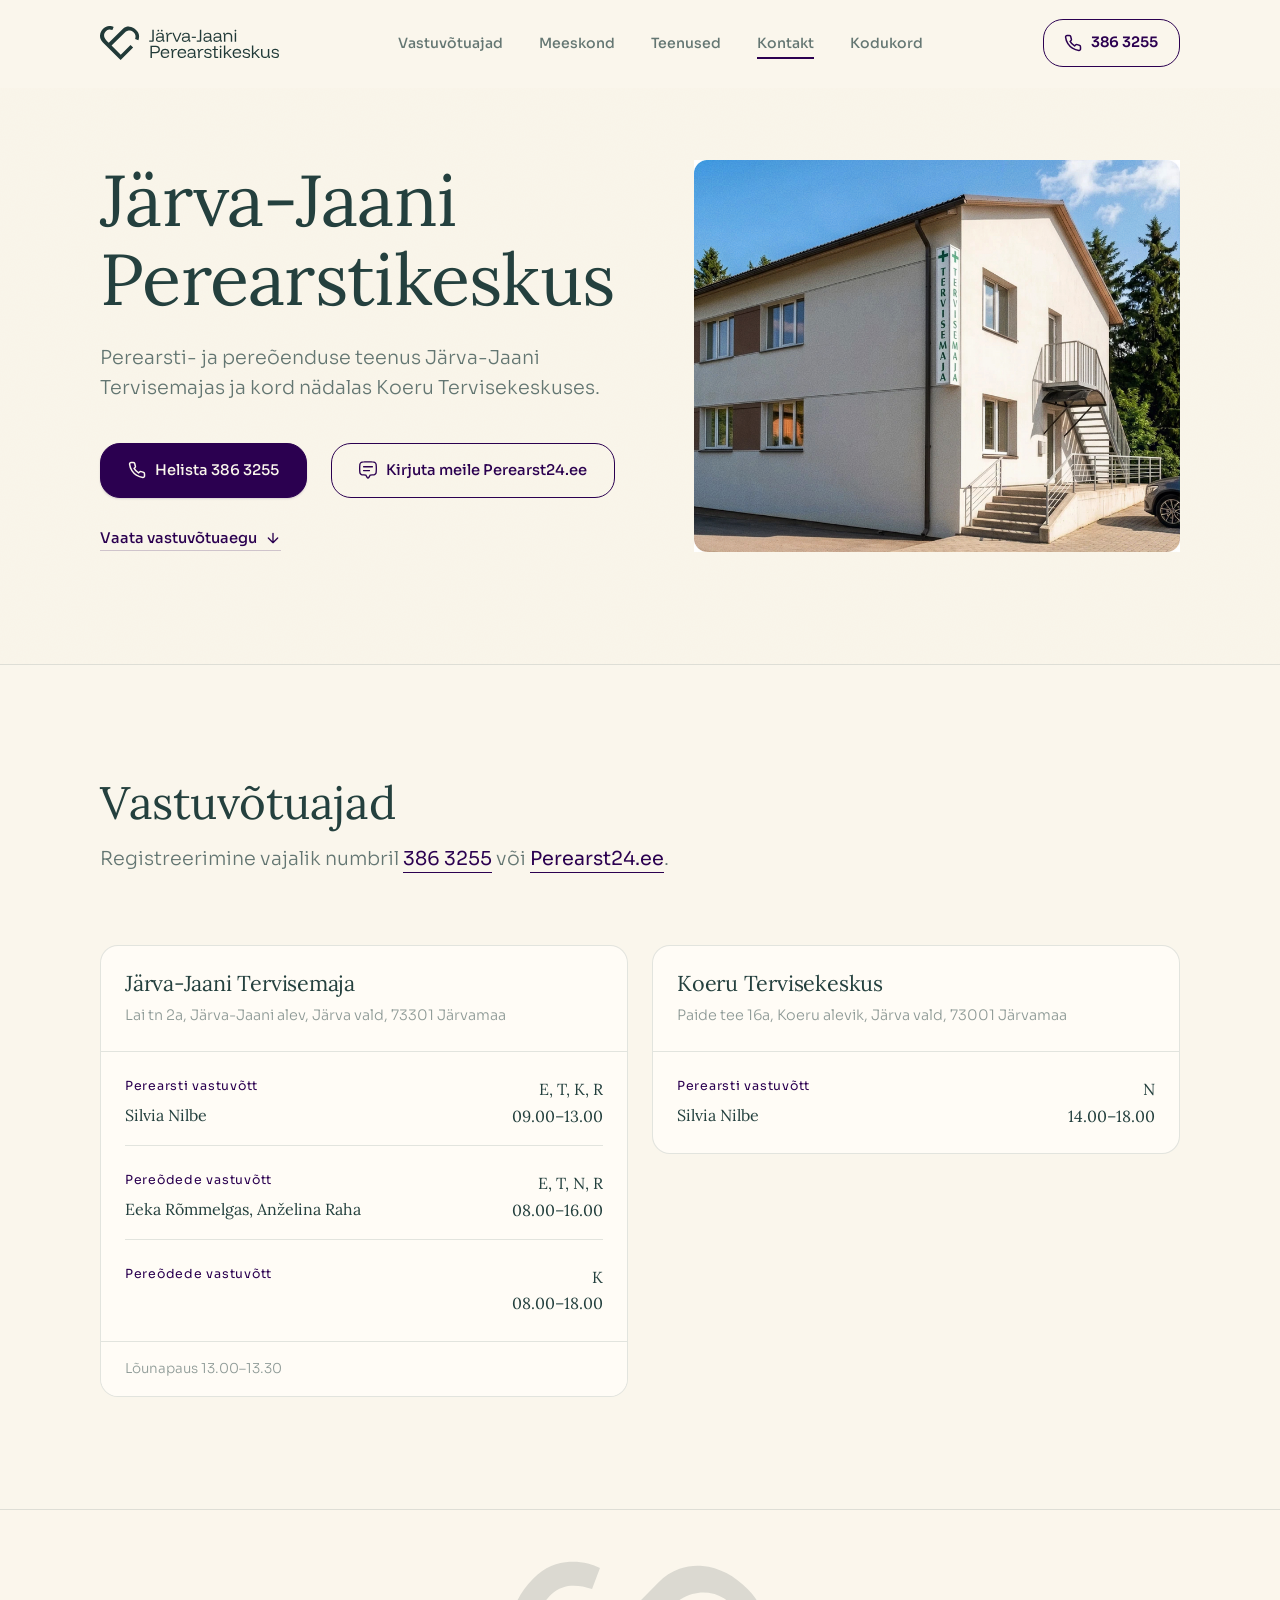
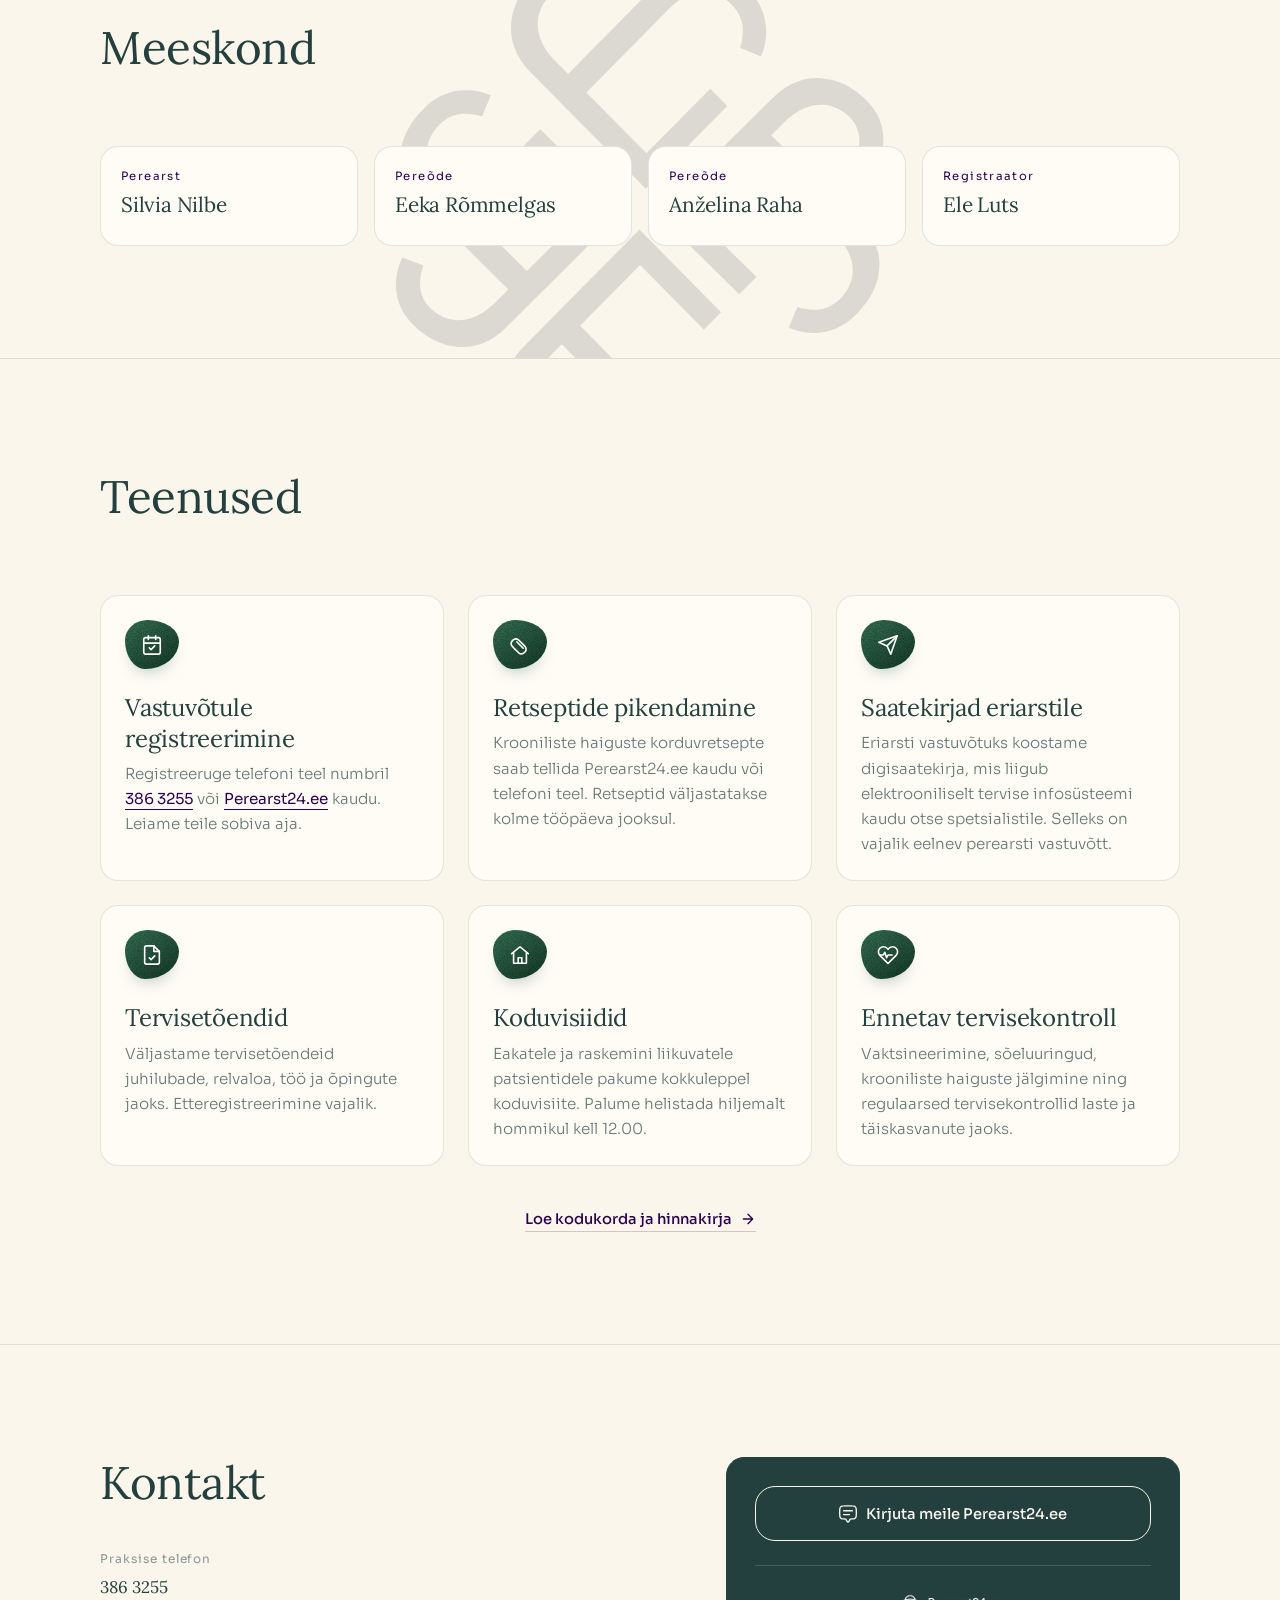
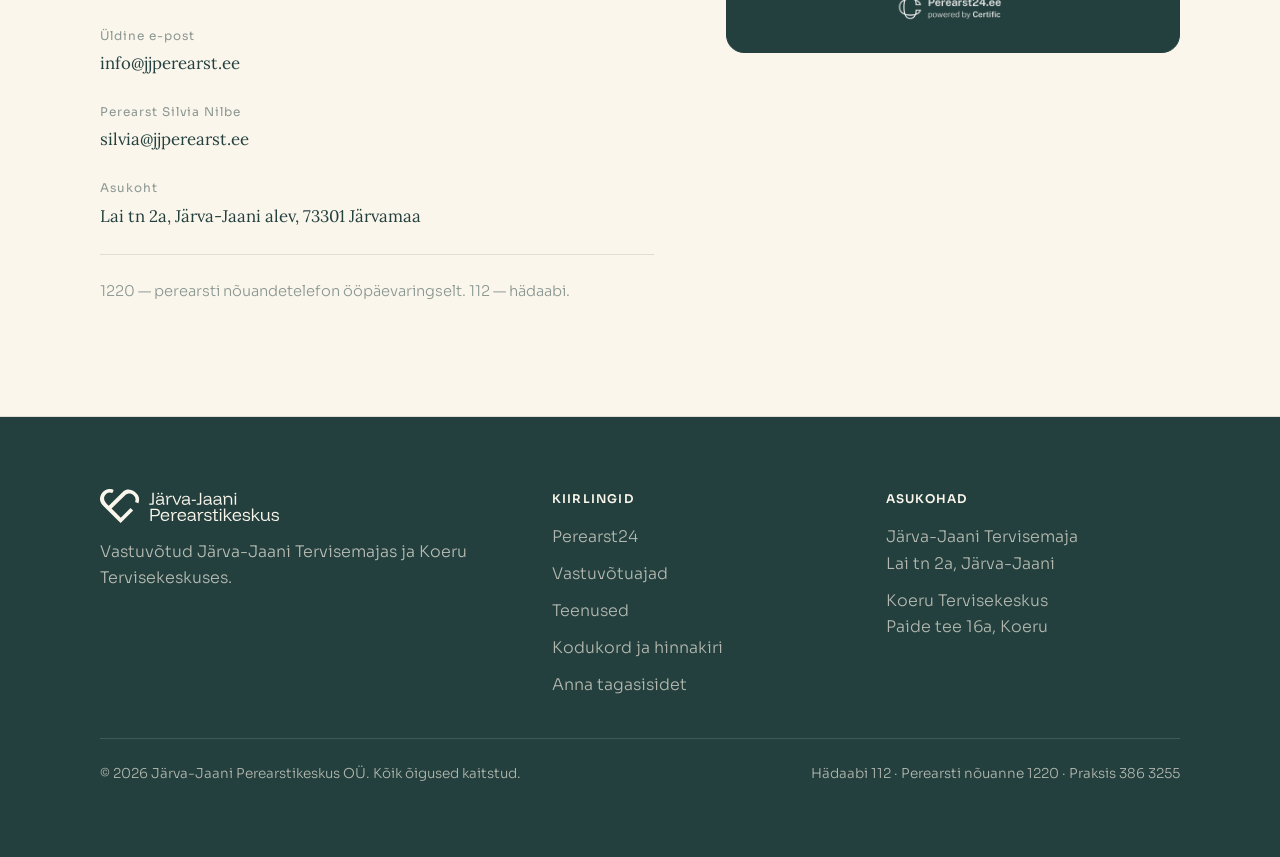
==== commit 42e18f10: "Add favicons/OG image, update pricing and team, and refine button and link styling Adds full favicon" ====
--- a/index.html
+++ b/index.html
@@ -3,8 +3,24 @@
 <head>
 <meta charset="UTF-8">
 <meta name="viewport" content="width=device-width, initial-scale=1.0">
-<title>Järva-Jaani Perearstikeskus OÜ | Hooliv perearstiabi Järvamaal</title>
+<title>Järva-Jaani Perearstikeskus</title>
 <meta name="description" content="Järva-Jaani Perearstikeskus OÜ pakub perearstiabi Järva-Jaani Tervisemajas ja Koeru Tervisekeskuses. Perearst Silvia Nilbe ja pereõed Eeka Rõmmelgas ning Anželina Raha.">
+
+<link rel="icon" type="image/svg+xml" href="assets/meta/favicon.svg">
+<link rel="shortcut icon" href="assets/meta/favicon.ico">
+<link rel="icon" type="image/png" sizes="32x32" href="assets/meta/favicon-32x32.png">
+<link rel="icon" type="image/png" sizes="16x16" href="assets/meta/favicon-16x16.png">
+<link rel="apple-touch-icon" sizes="180x180" href="assets/meta/apple-touch-icon.png">
+<link rel="icon" type="image/png" sizes="192x192" href="assets/meta/android-chrome-192x192.png">
+<link rel="icon" type="image/png" sizes="512x512" href="assets/meta/android-chrome-512x512.png">
+
+<meta property="og:type" content="website">
+<meta property="og:title" content="Järva-Jaani Perearstikeskus">
+<meta property="og:description" content="Perearsti- ja pereõenduse teenus Järva-Jaani Tervisemajas ja kord nädalas Koeru Tervisekeskuses.">
+<meta property="og:image" content="https://villemnil.github.io/jjperearst-website/assets/meta/og-image.png">
+<meta property="og:url" content="https://villemnil.github.io/jjperearst-website/">
+<meta name="twitter:card" content="summary_large_image">
+
 <link rel="preconnect" href="https://fonts.googleapis.com">
 <link rel="preconnect" href="https://fonts.gstatic.com" crossorigin>
 <link href="https://fonts.googleapis.com/css2?family=Lora:ital,wght@0,400;0,500;0,600;0,700;1,400;1,500&family=Sora:wght@300;400;500;600;700&display=swap" rel="stylesheet">
@@ -84,7 +100,7 @@
     <div class="container">
       <div class="section-head" data-reveal>
         <h2 style="margin-top:0;">Vastuvõtuajad</h2>
-        <p class="lead">Registreerimine on alati vajalik. Helistage numbril <a class="text-link" href="tel:+3723863255">386 3255</a> või kasutage <a class="text-link" href="https://www.perearst24.ee/" target="_blank" rel="noopener">Perearst24.ee</a> keskkonda.</p>
+        <p class="lead">Registreerimine vajalik numbril <a class="text-link" href="tel:+3723863255">386 3255</a> või <a class="text-link" href="https://www.perearst24.ee/" target="_blank" rel="noopener">Perearst24.ee</a>.</p>
       </div>
 
       <div class="grid grid--2" style="align-items:start;">
@@ -116,6 +132,7 @@
               <div class="schedule-row__when">K<small>08.00–18.00</small></div>
             </div>
           </div>
+          <p class="schedule-card__note">Lõunapaus 13.00–13.30</p>
         </div>
 
         <div class="schedule-card" data-reveal>
@@ -144,7 +161,7 @@
         <h2 style="margin-top:0;">Meeskond</h2>
       </div>
 
-      <div class="grid grid--3">
+      <div class="grid grid--4">
         <div class="card team-card" data-reveal>
           <span class="team-card__role">Perearst</span>
           <h3>Silvia Nilbe</h3>
@@ -156,6 +173,10 @@
         <div class="card team-card" data-reveal>
           <span class="team-card__role">Pereõde</span>
           <h3>Anželina Raha</h3>
+        </div>
+        <div class="card team-card" data-reveal>
+          <span class="team-card__role">Registraator</span>
+          <h3>Ele Luts</h3>
         </div>
       </div>
     </div>
--- a/css/style.css
+++ b/css/style.css
@@ -82,8 +82,8 @@
 .eyebrow::before { content: ""; width: 1.4rem; height: 1px; background: currentColor; }
 
 .lead { font-weight: 300; font-size: clamp(1.05rem, 1.1vw + 0.85rem, 1.2rem); line-height: 1.55; color: var(--ink-soft); }
-.text-link { color: var(--green); font-weight: 700; border-bottom: 1px solid currentColor; padding-bottom: 1px; }
-.text-link:hover { color: var(--green-deep); }
+.text-link { color: var(--violet-deep); font-weight: 400; border-bottom: 1px solid currentColor; padding-bottom: 1px; }
+.text-link:hover { color: #1c0034; }
 p { max-width: 62ch; }
 .section-head p.lead { max-width: 52ch; }
 
@@ -153,22 +153,25 @@
 /* ---------- Buttons ---------- */
 .btn {
   display: inline-flex; align-items: center; justify-content: center; gap: 0.55rem;
-  padding: 0.9rem 1.7rem; border-radius: 999px;
+  padding: 0.9rem 1.7rem; border-radius: 20px;
   font-family: var(--font-body); font-weight: 500; font-size: 0.92rem; white-space: nowrap;
   transition: background-color 0.2s var(--ease), color 0.2s var(--ease), border-color 0.2s var(--ease), transform 0.15s var(--ease);
 }
 .btn:active { transform: translateY(1px); }
-.btn-primary { background: var(--violet-deep); color: var(--paper); border: 1.5px solid var(--violet-deep); }
-.btn-primary:hover, .btn-primary:active { background: #1c0034; color: var(--paper); border-color: #1c0034; }
-.btn-outline { background: transparent; color: var(--ink); border: 1.5px solid var(--line); }
-.btn-outline:hover { border-color: var(--violet-deep); background: var(--violet-tint); }
+.btn-primary { background: var(--violet-deep); color: var(--paper); border: 1.5px solid var(--violet-deep); box-shadow: 0 1px 2px rgba(43, 0, 80, 0.15); }
+.btn-primary:hover { background: #3a1268; border-color: #3a1268; }
+.btn-primary:active { background: #1c0034; border-color: #1c0034; box-shadow: none; }
+.btn-outline { background: transparent; color: var(--violet-deep); border: 1.5px solid var(--violet-deep); }
+.btn-outline:hover { background: rgba(43, 0, 80, 0.08); }
+.btn-outline:active { background: rgba(43, 0, 80, 0.14); }
 .btn-ghost {
   padding: 0; border-radius: 0;
-  font-family: var(--font-body); font-weight: 500; font-size: 0.92rem; color: var(--ink);
-  border-bottom: 1.5px solid var(--line);
+  font-family: var(--font-body); font-weight: 500; font-size: 0.92rem; color: var(--violet-deep);
+  border-bottom: 1.5px solid rgba(43, 0, 80, 0.2);
   display: inline-flex; align-items: center; gap: 0.5rem;
-}
-.btn-ghost:hover { border-color: var(--ink); }
+  transition: border-color 0.2s var(--ease);
+}
+.btn-ghost:hover { border-color: var(--violet-deep); }
 .btn-ghost svg { transition: transform 0.2s var(--ease); }
 .btn-ghost:hover svg { transform: translateY(3px); }
 .btn-row { display: flex; flex-wrap: wrap; gap: var(--space-3); align-items: center; }
@@ -176,13 +179,14 @@
 
 .nav-phone {
   display: inline-flex; align-items: center; gap: 0.55rem;
-  padding: 0.7rem 1.3rem; border-radius: 999px;
-  border: 1.5px solid var(--line);
-  font-weight: 600; font-size: 0.9rem; color: var(--ink);
+  padding: 0.7rem 1.3rem; border-radius: 20px;
+  border: 1.5px solid var(--violet-deep);
+  font-weight: 600; font-size: 0.9rem; color: var(--violet-deep);
   transition: border-color 0.2s var(--ease), background-color 0.2s var(--ease);
 }
 .nav-phone svg { color: var(--violet-deep); flex-shrink: 0; }
-.nav-phone:hover { border-color: var(--violet-deep); background: var(--violet-tint); }
+.nav-phone:hover { background: rgba(43, 0, 80, 0.08); }
+.nav-phone:active { background: rgba(43, 0, 80, 0.14); }
 
 /* ---------- Hero ---------- */
 .hero {
@@ -243,17 +247,26 @@
 .grid { display: grid; gap: var(--space-3); }
 .grid--2 { grid-template-columns: 1fr; }
 .grid--3 { grid-template-columns: 1fr; }
+.grid--4 { grid-template-columns: 1fr; gap: 1rem; }
 @media (min-width: 700px) {
   .grid--2 { grid-template-columns: 1fr 1fr; }
   .grid--3 { grid-template-columns: repeat(3, 1fr); }
+  .grid--4 { grid-template-columns: 1fr 1fr; }
+}
+@media (min-width: 1024px) {
+  .grid--4 { grid-template-columns: repeat(4, 1fr); }
 }
 
 /* ---------- Generic + team cards ---------- */
 .card { background: var(--card); border: 1px solid var(--line); border-radius: var(--radius); padding: var(--space-3); }
 .card h3 { margin-bottom: 0.4rem; }
 .card p { color: var(--ink-soft); font-size: 0.95rem; }
+.team-card { padding: 1.25rem; }
 .team-card__role { font-size: 0.72rem; font-weight: 400; letter-spacing: 0.12em; color: var(--violet-deep); margin-bottom: 0.35rem; display: block; }
 .team-card h3 { font-weight: 400; font-size: 1.5rem; }
+@media (min-width: 1024px) {
+  .team-card h3 { font-size: 1.3rem; }
+}
 
 /* ---------- Service cards — Concept B's organic blob icon, single hue ---------- */
 .service-card {
@@ -290,7 +303,8 @@
 .schedule-row__label { display: block; font-size: 0.78rem; font-weight: 400; letter-spacing: 0.06em; color: var(--violet-deep); margin-bottom: 0.3rem; }
 .schedule-row__who { display: block; font-family: var(--font-display); font-weight: 400; font-size: 1rem; }
 .schedule-row__when { text-align: right; font-family: var(--font-display); font-weight: 400; font-size: 1rem; white-space: nowrap; }
-.schedule-row__when small { display: block; font-weight: 400; color: var(--ink-faint); font-size: 0.75rem; }
+.schedule-row__when small { display: block; font-weight: 400; color: var(--ink); font-size: 1rem; }
+.schedule-card__note { padding: var(--space-2) var(--space-3); border-top: 1px solid var(--line); background: var(--card); color: var(--ink-faint); font-size: 0.85rem; }
 
 /* ---------- Contact ---------- */
 .contact-grid { display: grid; gap: var(--space-4); grid-template-columns: 1fr; align-items: start; }
@@ -304,9 +318,10 @@
 .last-resort { margin-top: var(--space-3); padding-top: var(--space-3); border-top: 1px solid var(--line); }
 .last-resort p { color: var(--ink-faint); font-size: 0.92rem; }
 
-.emergency-card { background: var(--ink); border: 1px solid var(--ink); border-radius: var(--radius); padding: var(--space-4); display: flex; flex-direction: column; gap: var(--space-3); }
-.emergency-card .btn-outline { color: var(--paper); border-color: rgba(247, 241, 230, 0.35); }
-.emergency-card .btn-outline:hover { border-color: var(--violet); background: rgba(157, 141, 234, 0.15); }
+.emergency-card { background: var(--ink); border: 1px solid var(--ink); border-radius: var(--radius); padding: 1.75rem; display: flex; flex-direction: column; gap: var(--space-3); }
+.emergency-card .btn-outline { background: transparent; color: var(--paper); border-color: var(--paper); }
+.emergency-card .btn-outline:hover { background: rgba(247, 241, 230, 0.1); }
+.emergency-card .btn-outline:active { background: rgba(247, 241, 230, 0.18); }
 .emergency-card__footer { padding-top: var(--space-3); border-top: 1px solid rgba(247, 241, 230, 0.16); display: flex; justify-content: center; }
 .emergency-card__logo { height: 34px; width: auto; opacity: 1; }
 .emergency-card strong { color: var(--paper); font-family: var(--font-display); font-size: 1.3rem; font-weight: 400; }
@@ -335,7 +350,7 @@
 @media (min-width: 960px) { .kodukord-layout { grid-template-columns: 240px 1fr; gap: var(--space-6); padding-top: var(--space-5); } }
 
 .toc-pills {
-  position: sticky; top: 0; z-index: 40;
+  position: sticky; top: 84px; z-index: 40;
   background: rgba(247, 241, 230, 0.95); backdrop-filter: blur(8px);
   border-bottom: 1px solid var(--line); margin-bottom: var(--space-4);
 }
@@ -346,7 +361,8 @@
   border-radius: 999px; border: 1px solid var(--line); color: var(--ink-soft);
   white-space: nowrap; transition: background-color 0.2s var(--ease), color 0.2s var(--ease), border-color 0.2s var(--ease);
 }
-.toc-pills a.is-active, .toc-pills a:hover { background: var(--ink); border-color: var(--ink); color: var(--paper); }
+.toc-pills a:hover { background: rgba(43, 0, 80, 0.07); border-color: var(--violet-deep); color: var(--violet-deep); }
+.toc-pills a.is-active { background: var(--violet-deep); border-color: var(--violet-deep); color: var(--paper); }
 
 .toc-sidebar { display: none; }
 @media (min-width: 960px) { .toc-sidebar { display: block; position: sticky; top: 105px; } .toc-pills { display: none; } }
@@ -356,7 +372,7 @@
   display: block; padding: 0.5rem 0 0.5rem 1rem; margin-left: -1px; border-left: 2px solid transparent;
   font-size: 0.9rem; font-weight: 500; color: var(--ink-soft); transition: color 0.2s var(--ease), border-color 0.2s var(--ease);
 }
-.toc-sidebar a:hover { color: var(--ink); }
+.toc-sidebar a:hover { color: var(--violet-deep); border-left-color: rgba(43, 0, 80, 0.3); }
 .toc-sidebar a.is-active { color: var(--violet-deep); border-left-color: var(--violet-deep); }
 
 .kodukord-content { display: flex; flex-direction: column; gap: var(--space-5); min-width: 0; }
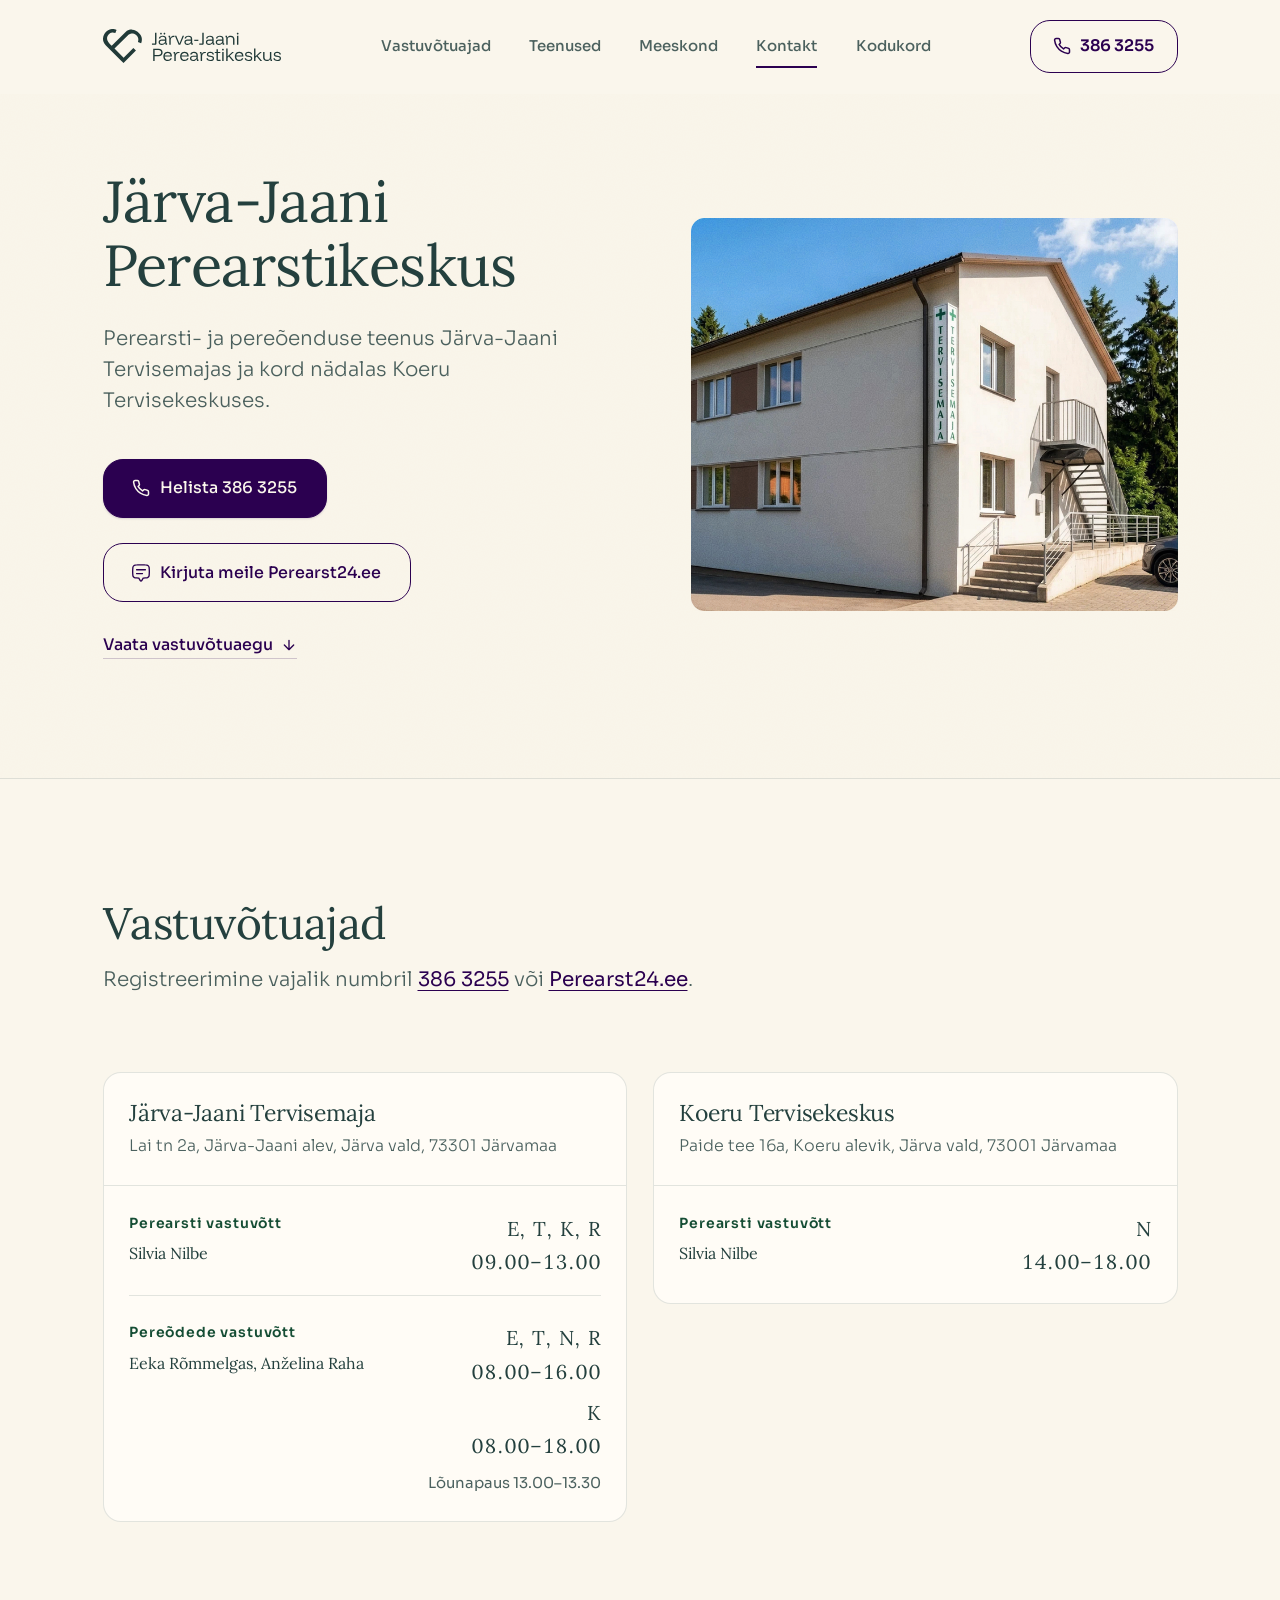
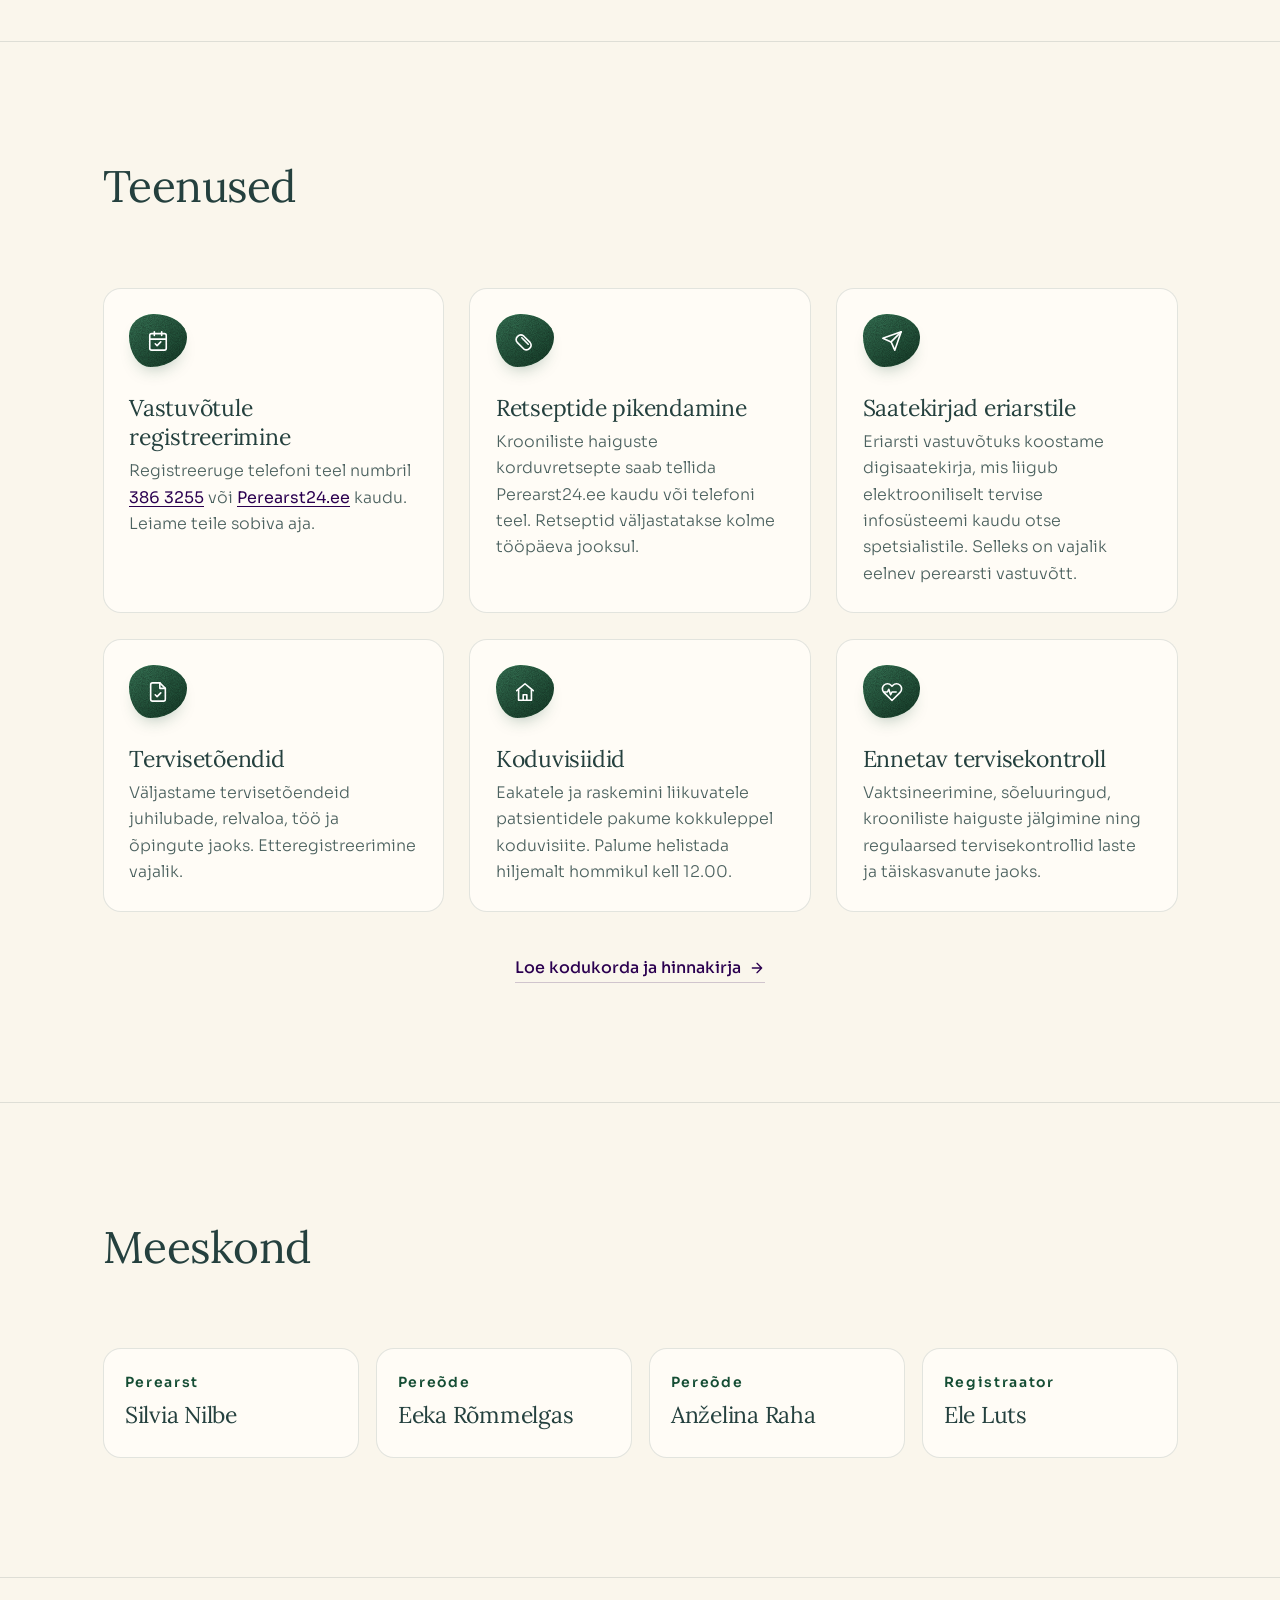
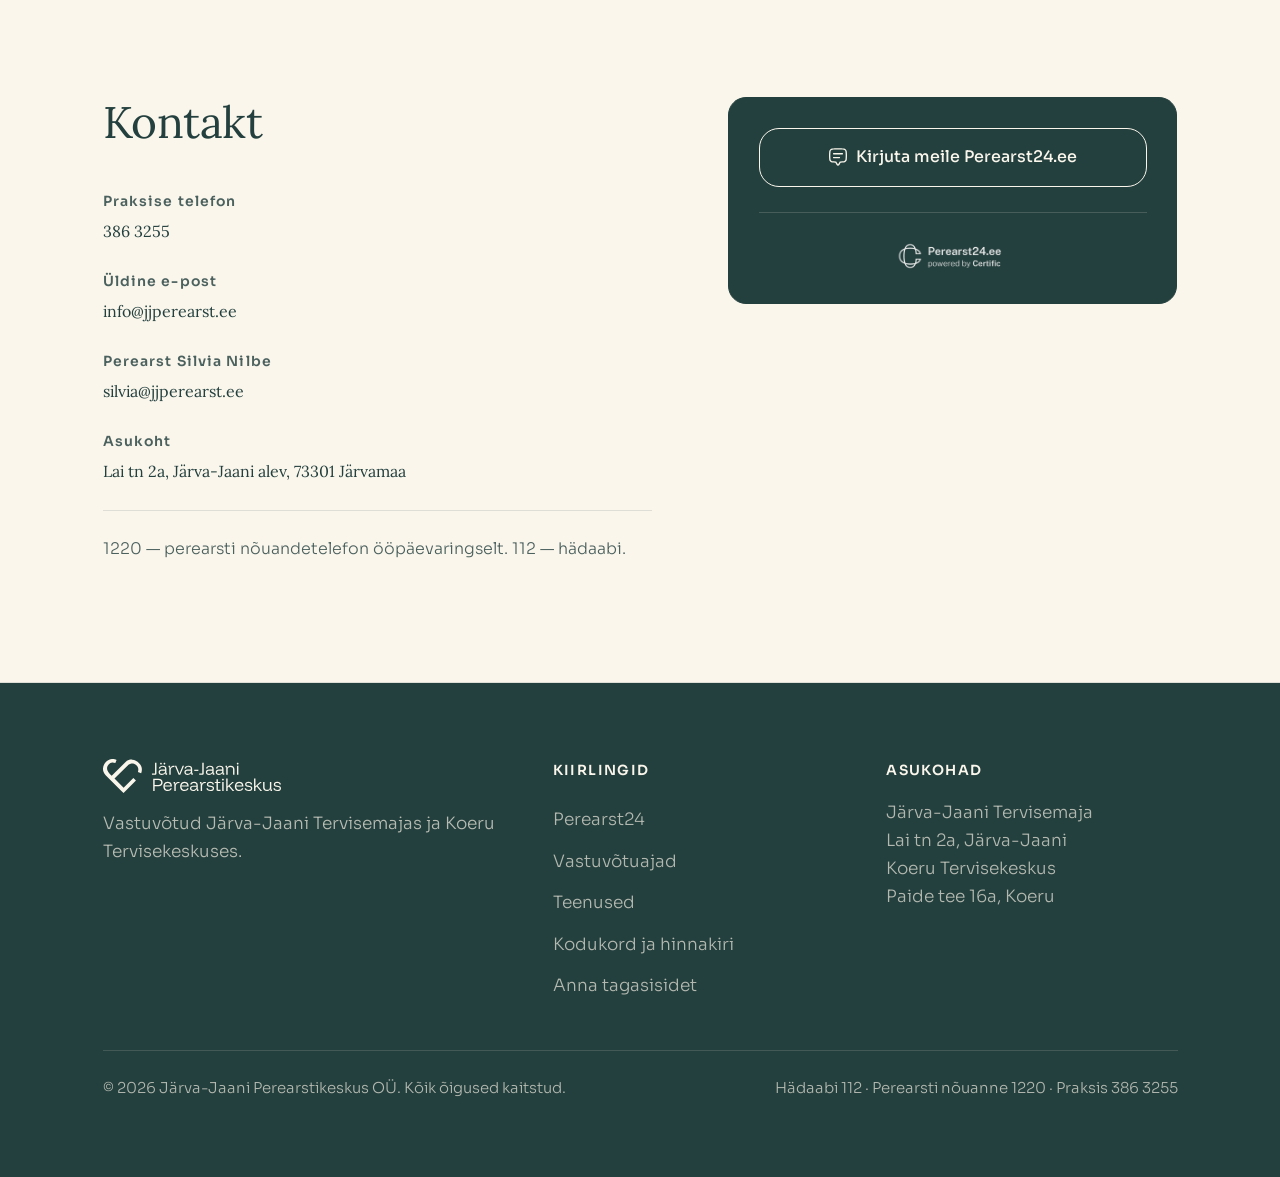
==== commit d84d0e58: "Rework type scale for readability, fix hero photo corners, reorder sections Raises body copy and lab" ====
--- a/index.html
+++ b/index.html
@@ -3,7 +3,7 @@
 <head>
 <meta charset="UTF-8">
 <meta name="viewport" content="width=device-width, initial-scale=1.0">
-<title>Järva-Jaani Perearstikeskus</title>
+<title>Järva-Jaani Perearstikeskus | Perearstiabi</title>
 <meta name="description" content="Järva-Jaani Perearstikeskus OÜ pakub perearstiabi Järva-Jaani Tervisemajas ja Koeru Tervisekeskuses. Perearst Silvia Nilbe ja pereõed Eeka Rõmmelgas ning Anželina Raha.">
 
 <link rel="icon" type="image/svg+xml" href="assets/meta/favicon.svg">
@@ -15,7 +15,7 @@
 <link rel="icon" type="image/png" sizes="512x512" href="assets/meta/android-chrome-512x512.png">
 
 <meta property="og:type" content="website">
-<meta property="og:title" content="Järva-Jaani Perearstikeskus">
+<meta property="og:title" content="Järva-Jaani Perearstikeskus | Perearstiabi">
 <meta property="og:description" content="Perearsti- ja pereõenduse teenus Järva-Jaani Tervisemajas ja kord nädalas Koeru Tervisekeskuses.">
 <meta property="og:image" content="https://villemnil.github.io/jjperearst-website/assets/meta/og-image.png">
 <meta property="og:url" content="https://villemnil.github.io/jjperearst-website/">
@@ -35,8 +35,8 @@
 
     <nav class="nav-links" aria-label="Peamenüü">
       <a href="#vastuvotuajad">Vastuvõtuajad</a>
+      <a href="#teenused">Teenused</a>
       <a href="#meeskond">Meeskond</a>
-      <a href="#teenused">Teenused</a>
       <a href="#kontakt">Kontakt</a>
       <a href="kodukord.html">Kodukord</a>
     </nav>
@@ -56,8 +56,8 @@
 
 <div class="mobile-menu" id="mobile-menu">
   <a href="#vastuvotuajad">Vastuvõtuajad</a>
+  <a href="#teenused">Teenused</a>
   <a href="#meeskond">Meeskond</a>
-  <a href="#teenused">Teenused</a>
   <a href="#kontakt">Kontakt</a>
   <a href="kodukord.html">Kodukord</a>
   <div class="btn-row">
@@ -96,7 +96,7 @@
   </section>
 
   <!-- VASTUVÕTUAJAD -->
-  <section class="section section--tint" id="vastuvotuajad">
+  <section class="section" id="vastuvotuajad">
     <div class="container">
       <div class="section-head" data-reveal>
         <h2 style="margin-top:0;">Vastuvõtuajad</h2>
@@ -122,17 +122,13 @@
                 <span class="schedule-row__label">Pereõdede vastuvõtt</span>
                 <span class="schedule-row__who">Eeka Rõmmelgas, Anželina Raha</span>
               </div>
-              <div class="schedule-row__when">E, T, N, R<small>08.00–16.00</small></div>
-            </div>
-            <div class="schedule-row">
-              <div>
-                <span class="schedule-row__label">Pereõdede vastuvõtt</span>
-                <span class="schedule-row__who">&nbsp;</span>
+              <div class="schedule-row__when">
+                <div>E, T, N, R<small>08.00–16.00</small></div>
+                <div>K<small>08.00–18.00</small></div>
+                <div class="schedule-row__note">Lõunapaus <small>13.00–13.30</small></div>
               </div>
-              <div class="schedule-row__when">K<small>08.00–18.00</small></div>
-            </div>
-          </div>
-          <p class="schedule-card__note">Lõunapaus 13.00–13.30</p>
+            </div>
+          </div>
         </div>
 
         <div class="schedule-card" data-reveal>
@@ -154,6 +150,55 @@
     </div>
   </section>
 
+  <!-- TEENUSED -->
+  <section class="section section--tint" id="teenused">
+    <div class="container">
+      <div class="section-head" data-reveal>
+        <h2 style="margin-top:0;">Teenused</h2>
+      </div>
+
+      <div class="grid grid--3">
+        <div class="service-card" data-reveal>
+          <span class="icon"><svg width="22" height="22" viewBox="0 0 24 24" fill="none" stroke="currentColor" stroke-width="1.75" stroke-linecap="round" stroke-linejoin="round"><rect x="3" y="4" width="18" height="18" rx="2"/><path d="M16 2v4M8 2v4M3 10h18"/><path d="M9 15l2 2 4-4"/></svg></span>
+          <h3>Vastuvõtule registreerimine</h3>
+          <p>Registreeruge telefoni teel numbril <a class="text-link" href="tel:+3723863255">386 3255</a> või <a class="text-link" href="https://www.perearst24.ee/" target="_blank" rel="noopener">Perearst24.ee</a> kaudu. Leiame teile sobiva aja.</p>
+        </div>
+        <div class="service-card" data-reveal>
+          <span class="icon"><svg width="22" height="22" viewBox="0 0 24 24" fill="none" stroke="currentColor" stroke-width="1.75" stroke-linecap="round" stroke-linejoin="round"><path d="M10.5 20.5L3.5 13.5a5 5 0 0 1 7-7l7 7a5 5 0 0 1-7 7z"/><path d="M8.5 8.5l7 7"/></svg></span>
+          <h3>Retseptide pikendamine</h3>
+          <p>Krooniliste haiguste korduvretsepte saab tellida Perearst24.ee kaudu või telefoni teel. Retseptid väljastatakse kolme tööpäeva jooksul.</p>
+        </div>
+        <div class="service-card" data-reveal>
+          <span class="icon"><svg width="22" height="22" viewBox="0 0 24 24" fill="none" stroke="currentColor" stroke-width="1.75" stroke-linecap="round" stroke-linejoin="round"><path d="M22 2L11 13"/><path d="M22 2l-7 20-4-9-9-4 20-7z"/></svg></span>
+          <h3>Saatekirjad eriarstile</h3>
+          <p>Eriarsti vastuvõtuks koostame digisaatekirja, mis liigub elektrooniliselt tervise infosüsteemi kaudu otse spetsialistile. Selleks on vajalik eelnev perearsti vastuvõtt.</p>
+        </div>
+        <div class="service-card" data-reveal>
+          <span class="icon"><svg width="22" height="22" viewBox="0 0 24 24" fill="none" stroke="currentColor" stroke-width="1.75" stroke-linecap="round" stroke-linejoin="round"><path d="M14 2H6a2 2 0 0 0-2 2v16a2 2 0 0 0 2 2h12a2 2 0 0 0 2-2V8z"/><path d="M14 2v6h6"/><path d="M9 15l2 2 4-4"/></svg></span>
+          <h3>Tervisetõendid</h3>
+          <p>Väljastame tervisetõendeid juhilubade, relvaloa, töö ja õpingute jaoks. Etteregistreerimine vajalik.</p>
+        </div>
+        <div class="service-card" data-reveal>
+          <span class="icon"><svg width="22" height="22" viewBox="0 0 24 24" fill="none" stroke="currentColor" stroke-width="1.75" stroke-linecap="round" stroke-linejoin="round"><path d="M3 10.5L12 3l9 7.5"/><path d="M5 9.5V21h14V9.5"/><path d="M10 21v-6h4v6"/></svg></span>
+          <h3>Koduvisiidid</h3>
+          <p>Eakatele ja raskemini liikuvatele patsientidele pakume kokkuleppel koduvisiite. Palume helistada hiljemalt hommikul kell 12.00.</p>
+        </div>
+        <div class="service-card" data-reveal>
+          <span class="icon"><svg width="22" height="22" viewBox="0 0 24 24" fill="none" stroke="currentColor" stroke-width="1.75" stroke-linecap="round" stroke-linejoin="round"><path d="M20.84 4.61a5.5 5.5 0 0 0-7.78 0L12 5.67l-1.06-1.06a5.5 5.5 0 0 0-7.78 7.78l1.06 1.06L12 21.23l7.78-7.78 1.06-1.06a5.5 5.5 0 0 0 0-7.78z"/><path d="M3.5 12h3.5l1.5-3 2 6 1.5-3h4.5"/></svg></span>
+          <h3>Ennetav tervisekontroll</h3>
+          <p>Vaktsineerimine, sõeluuringud, krooniliste haiguste jälgimine ning regulaarsed tervisekontrollid laste ja täiskasvanute jaoks.</p>
+        </div>
+      </div>
+
+      <div style="margin-top: var(--space-4); text-align:center;" data-reveal>
+        <a class="btn-ghost" href="kodukord.html">
+          Loe kodukorda ja hinnakirja
+          <svg width="16" height="16" viewBox="0 0 24 24" fill="none" stroke="currentColor" stroke-width="2" stroke-linecap="round" stroke-linejoin="round"><path d="M5 12h14M12 5l7 7-7 7"/></svg>
+        </a>
+      </div>
+    </div>
+  </section>
+
   <!-- MEESKOND -->
   <section class="section" id="meeskond">
     <div class="container">
@@ -178,55 +223,6 @@
           <span class="team-card__role">Registraator</span>
           <h3>Ele Luts</h3>
         </div>
-      </div>
-    </div>
-  </section>
-
-  <!-- TEENUSED -->
-  <section class="section section--tint" id="teenused">
-    <div class="container">
-      <div class="section-head" data-reveal>
-        <h2 style="margin-top:0;">Teenused</h2>
-      </div>
-
-      <div class="grid grid--3">
-        <div class="service-card" data-reveal>
-          <span class="icon"><svg width="22" height="22" viewBox="0 0 24 24" fill="none" stroke="currentColor" stroke-width="1.75" stroke-linecap="round" stroke-linejoin="round"><rect x="3" y="4" width="18" height="18" rx="2"/><path d="M16 2v4M8 2v4M3 10h18"/><path d="M9 15l2 2 4-4"/></svg></span>
-          <h3>Vastuvõtule registreerimine</h3>
-          <p>Registreeruge telefoni teel numbril <a class="text-link" href="tel:+3723863255">386 3255</a> või <a class="text-link" href="https://www.perearst24.ee/" target="_blank" rel="noopener">Perearst24.ee</a> kaudu. Leiame teile sobiva aja.</p>
-        </div>
-        <div class="service-card" data-reveal>
-          <span class="icon"><svg width="22" height="22" viewBox="0 0 24 24" fill="none" stroke="currentColor" stroke-width="1.75" stroke-linecap="round" stroke-linejoin="round"><path d="M10.5 20.5L3.5 13.5a5 5 0 0 1 7-7l7 7a5 5 0 0 1-7 7z"/><path d="M8.5 8.5l7 7"/></svg></span>
-          <h3>Retseptide pikendamine</h3>
-          <p>Krooniliste haiguste korduvretsepte saab tellida Perearst24.ee kaudu või telefoni teel. Retseptid väljastatakse kolme tööpäeva jooksul.</p>
-        </div>
-        <div class="service-card" data-reveal>
-          <span class="icon"><svg width="22" height="22" viewBox="0 0 24 24" fill="none" stroke="currentColor" stroke-width="1.75" stroke-linecap="round" stroke-linejoin="round"><path d="M22 2L11 13"/><path d="M22 2l-7 20-4-9-9-4 20-7z"/></svg></span>
-          <h3>Saatekirjad eriarstile</h3>
-          <p>Eriarsti vastuvõtuks koostame digisaatekirja, mis liigub elektrooniliselt tervise infosüsteemi kaudu otse spetsialistile. Selleks on vajalik eelnev perearsti vastuvõtt.</p>
-        </div>
-        <div class="service-card" data-reveal>
-          <span class="icon"><svg width="22" height="22" viewBox="0 0 24 24" fill="none" stroke="currentColor" stroke-width="1.75" stroke-linecap="round" stroke-linejoin="round"><path d="M14 2H6a2 2 0 0 0-2 2v16a2 2 0 0 0 2 2h12a2 2 0 0 0 2-2V8z"/><path d="M14 2v6h6"/><path d="M9 15l2 2 4-4"/></svg></span>
-          <h3>Tervisetõendid</h3>
-          <p>Väljastame tervisetõendeid juhilubade, relvaloa, töö ja õpingute jaoks. Etteregistreerimine vajalik.</p>
-        </div>
-        <div class="service-card" data-reveal>
-          <span class="icon"><svg width="22" height="22" viewBox="0 0 24 24" fill="none" stroke="currentColor" stroke-width="1.75" stroke-linecap="round" stroke-linejoin="round"><path d="M3 10.5L12 3l9 7.5"/><path d="M5 9.5V21h14V9.5"/><path d="M10 21v-6h4v6"/></svg></span>
-          <h3>Koduvisiidid</h3>
-          <p>Eakatele ja raskemini liikuvatele patsientidele pakume kokkuleppel koduvisiite. Palume helistada hiljemalt hommikul kell 12.00.</p>
-        </div>
-        <div class="service-card" data-reveal>
-          <span class="icon"><svg width="22" height="22" viewBox="0 0 24 24" fill="none" stroke="currentColor" stroke-width="1.75" stroke-linecap="round" stroke-linejoin="round"><path d="M20.84 4.61a5.5 5.5 0 0 0-7.78 0L12 5.67l-1.06-1.06a5.5 5.5 0 0 0-7.78 7.78l1.06 1.06L12 21.23l7.78-7.78 1.06-1.06a5.5 5.5 0 0 0 0-7.78z"/><path d="M3.5 12h3.5l1.5-3 2 6 1.5-3h4.5"/></svg></span>
-          <h3>Ennetav tervisekontroll</h3>
-          <p>Vaktsineerimine, sõeluuringud, krooniliste haiguste jälgimine ning regulaarsed tervisekontrollid laste ja täiskasvanute jaoks.</p>
-        </div>
-      </div>
-
-      <div style="margin-top: var(--space-4); text-align:center;" data-reveal>
-        <a class="btn-ghost" href="kodukord.html">
-          Loe kodukorda ja hinnakirja
-          <svg width="16" height="16" viewBox="0 0 24 24" fill="none" stroke="currentColor" stroke-width="2" stroke-linecap="round" stroke-linejoin="round"><path d="M5 12h14M12 5l7 7-7 7"/></svg>
-        </a>
       </div>
     </div>
   </section>
--- a/css/style.css
+++ b/css/style.css
@@ -16,8 +16,7 @@
   --paper: #faf6ec;
   --card: #fffcf6;
   --ink: #24403e;
-  --ink-soft: rgba(36, 64, 62, 0.7);
-  --ink-faint: rgba(36, 64, 62, 0.52);
+  --ink-soft: rgba(36, 64, 62, 0.82);
   --green: #1f6b48;
   --green-deep: #154d34;
   --green-tint: #eaf1ec;
@@ -28,6 +27,16 @@
 
   --font-display: "Lora", Georgia, "Times New Roman", serif;
   --font-body: "Sora", -apple-system, BlinkMacSystemFont, "Segoe UI", sans-serif;
+
+  /* type scale — 17px root */
+  --text-xs:   0.82rem;   /* 14px · uppercase letterspaced labels ONLY */
+  --text-sm:   0.88rem;   /* 15px · meta, captions, fine print */
+  --text-base: 0.94rem;   /* 16px · body copy default */
+  --text-lg:   1.18rem;   /* 20px · lead paragraphs, schedule times */
+  --text-xl:   1.35rem;   /* 23px · card titles, h3 */
+  --text-2xl:  clamp(1.6rem, 2vw + 1rem, 2rem);
+  --text-3xl:  clamp(1.9rem, 3vw + 0.6rem, 2.6rem);      /* h2 */
+  --text-4xl:  clamp(2.3rem, 4vw + 0.5rem, 3.4rem);      /* h1 */
 
   --container: 1160px;
   --gutter: 1.25rem;
@@ -44,7 +53,7 @@
 
 *, *::before, *::after { box-sizing: border-box; }
 * { margin: 0; }
-html { scroll-behavior: smooth; }
+html { scroll-behavior: smooth; font-size: 106.25%; }
 a, button { -webkit-tap-highlight-color: transparent; }
 body {
   font-family: var(--font-body);
@@ -52,7 +61,6 @@
   color: var(--ink);
   background: var(--paper);
   line-height: 1.65;
-  -webkit-font-smoothing: antialiased;
   overflow-x: clip;
 }
 img, svg { display: block; max-width: 100%; }
@@ -69,20 +77,20 @@
   letter-spacing: -0.01em;
   color: var(--ink);
 }
-h1 { font-size: clamp(2.5rem, 6vw + 0.5rem, 4.5rem); }
-h2 { font-size: clamp(1.9rem, 3.5vw + 0.5rem, 2.85rem); line-height: 1.14; }
-h3 { font-size: clamp(1.25rem, 1.4vw + 0.75rem, 1.5rem); line-height: 1.28; }
+h1 { font-size: var(--text-4xl); }
+h2 { font-size: var(--text-3xl); line-height: 1.14; }
+h3 { font-size: var(--text-xl); line-height: 1.28; }
 em { font-style: italic; color: var(--green); }
 
 .eyebrow {
   display: inline-flex; align-items: center; gap: 0.6rem;
-  font-size: 0.72rem; font-weight: 600; letter-spacing: 0.2em; text-transform: uppercase;
-  color: var(--green);
+  font-size: var(--text-xs); font-weight: 600; letter-spacing: 0.2em; text-transform: uppercase;
+  color: var(--green-deep);
 }
 .eyebrow::before { content: ""; width: 1.4rem; height: 1px; background: currentColor; }
 
-.lead { font-weight: 300; font-size: clamp(1.05rem, 1.1vw + 0.85rem, 1.2rem); line-height: 1.55; color: var(--ink-soft); }
-.text-link { color: var(--violet-deep); font-weight: 400; border-bottom: 1px solid currentColor; padding-bottom: 1px; }
+.lead { font-size: var(--text-lg); line-height: 1.55; color: var(--ink-soft); }
+.text-link { color: var(--violet-deep); font-weight: 400; text-decoration: underline; text-decoration-thickness: 1px; text-underline-offset: 0.18em; }
 .text-link:hover { color: #1c0034; }
 p { max-width: 62ch; }
 .section-head p.lead { max-width: 52ch; }
@@ -116,7 +124,7 @@
 
 .nav-links { display: none; align-items: center; gap: 2.25rem; }
 @media (min-width: 900px) { .nav-links { display: flex; } }
-.nav-links a { font-size: 0.88rem; font-weight: 500; color: var(--ink-soft); position: relative; padding-block: 0.25rem; transition: color 0.2s var(--ease); }
+.nav-links a { font-size: var(--text-sm); font-weight: 500; color: var(--ink-soft); position: relative; padding-block: 0.55rem; transition: color 0.2s var(--ease); }
 .nav-links a::after {
   content: ""; position: absolute; left: 0; right: 0; bottom: 0; height: 2px;
   background: var(--violet-deep); transform: scaleX(0); transform-origin: right; transition: transform 0.25s var(--ease);
@@ -146,7 +154,7 @@
 }
 @media (min-width: 900px) { .mobile-menu { display: none; } }
 .mobile-menu.is-open { transform: translateX(0); }
-.mobile-menu > a { font-family: var(--font-display); font-weight: 500; font-size: 1.6rem; padding-block: 0.6rem; border-bottom: 1px solid var(--line); }
+.mobile-menu > a { font-family: var(--font-display); font-weight: 500; font-size: var(--text-2xl); padding-block: 0.6rem; border-bottom: 1px solid var(--line); }
 .mobile-menu .btn-row { margin-top: var(--space-4); flex-direction: column; align-items: stretch; }
 .mobile-menu .btn { width: 100%; }
 
@@ -154,7 +162,7 @@
 .btn {
   display: inline-flex; align-items: center; justify-content: center; gap: 0.55rem;
   padding: 0.9rem 1.7rem; border-radius: 20px;
-  font-family: var(--font-body); font-weight: 500; font-size: 0.92rem; white-space: nowrap;
+  font-family: var(--font-body); font-weight: 500; font-size: var(--text-base); white-space: nowrap;
   transition: background-color 0.2s var(--ease), color 0.2s var(--ease), border-color 0.2s var(--ease), transform 0.15s var(--ease);
 }
 .btn:active { transform: translateY(1px); }
@@ -166,7 +174,7 @@
 .btn-outline:active { background: rgba(43, 0, 80, 0.14); }
 .btn-ghost {
   padding: 0; border-radius: 0;
-  font-family: var(--font-body); font-weight: 500; font-size: 0.92rem; color: var(--violet-deep);
+  font-family: var(--font-body); font-weight: 500; font-size: var(--text-base); color: var(--violet-deep);
   border-bottom: 1.5px solid rgba(43, 0, 80, 0.2);
   display: inline-flex; align-items: center; gap: 0.5rem;
   transition: border-color 0.2s var(--ease);
@@ -181,7 +189,7 @@
   display: inline-flex; align-items: center; gap: 0.55rem;
   padding: 0.7rem 1.3rem; border-radius: 20px;
   border: 1.5px solid var(--violet-deep);
-  font-weight: 600; font-size: 0.9rem; color: var(--violet-deep);
+  font-weight: 600; font-size: var(--text-base); color: var(--violet-deep);
   transition: border-color 0.2s var(--ease), background-color 0.2s var(--ease);
 }
 .nav-phone svg { color: var(--violet-deep); flex-shrink: 0; }
@@ -228,10 +236,7 @@
 .section--tint { background: transparent; }
 
 #meeskond {
-  background-image: url("../assets/brand/meeskond-bg.svg");
-  background-size: cover;
-  background-position: center;
-  background-repeat: no-repeat;
+  background-color: var(--paper);
 }
 
 main > section {
@@ -260,12 +265,12 @@
 /* ---------- Generic + team cards ---------- */
 .card { background: var(--card); border: 1px solid var(--line); border-radius: var(--radius); padding: var(--space-3); }
 .card h3 { margin-bottom: 0.4rem; }
-.card p { color: var(--ink-soft); font-size: 0.95rem; }
+.card p { color: var(--ink-soft); font-size: var(--text-base); }
 .team-card { padding: 1.25rem; }
-.team-card__role { font-size: 0.72rem; font-weight: 400; letter-spacing: 0.12em; color: var(--violet-deep); margin-bottom: 0.35rem; display: block; }
-.team-card h3 { font-weight: 400; font-size: 1.5rem; }
+.team-card__role { font-size: var(--text-xs); font-weight: 600; letter-spacing: 0.12em; color: var(--green-deep); margin-bottom: 0.35rem; display: block; }
+.team-card h3 { font-weight: 400; font-size: var(--text-2xl); }
 @media (min-width: 1024px) {
-  .team-card h3 { font-size: 1.3rem; }
+  .team-card h3 { font-size: var(--text-xl); }
 }
 
 /* ---------- Service cards — Concept B's organic blob icon, single hue ---------- */
@@ -273,8 +278,8 @@
   padding: var(--space-3); border-radius: var(--radius); background: var(--card);
   border: 1px solid var(--line);
 }
-.service-card h3 { margin-bottom: 0.4rem; font-weight: 400; font-size: 1.5rem; }
-.service-card p { color: var(--ink-soft); font-size: 0.95rem; }
+.service-card h3 { margin-bottom: 0.4rem; font-weight: 400; font-size: var(--text-xl); }
+.service-card p { color: var(--ink-soft); font-size: var(--text-base); }
 .service-card .icon {
   width: 3.4rem; height: 3.1rem;
   display: flex; align-items: center; justify-content: center;
@@ -295,28 +300,30 @@
 /* ---------- Schedule (structure carried over from the original site) ---------- */
 .schedule-card { background: var(--card); border: 1px solid var(--line); border-radius: var(--radius); overflow: hidden; }
 .schedule-card__head { padding: var(--space-3); border-bottom: 1px solid var(--line); }
-.schedule-card__head h3 { font-size: 1.35rem; }
-.schedule-card__head address { font-style: normal; color: var(--ink-faint); font-size: 0.9rem; margin-top: 0.35rem; }
+.schedule-card__head h3 { font-size: var(--text-xl); }
+.schedule-card__head address { font-style: normal; color: var(--ink-soft); font-size: var(--text-base); margin-top: 0.35rem; }
 .schedule-card__body { padding: var(--space-3); display: flex; flex-direction: column; gap: var(--space-3); }
 .schedule-row { display: flex; justify-content: space-between; gap: var(--space-2); padding-bottom: var(--space-2); border-bottom: 1px solid var(--line); }
 .schedule-row:last-child { border-bottom: none; padding-bottom: 0; }
-.schedule-row__label { display: block; font-size: 0.78rem; font-weight: 400; letter-spacing: 0.06em; color: var(--violet-deep); margin-bottom: 0.3rem; }
-.schedule-row__who { display: block; font-family: var(--font-display); font-weight: 400; font-size: 1rem; }
-.schedule-row__when { text-align: right; font-family: var(--font-display); font-weight: 400; font-size: 1rem; white-space: nowrap; }
-.schedule-row__when small { display: block; font-weight: 400; color: var(--ink); font-size: 1rem; }
-.schedule-card__note { padding: var(--space-2) var(--space-3); border-top: 1px solid var(--line); background: var(--card); color: var(--ink-faint); font-size: 0.85rem; }
+.schedule-row__label { display: block; font-size: var(--text-xs); font-weight: 600; letter-spacing: 0.06em; color: var(--green-deep); margin-bottom: 0.3rem; }
+.schedule-row__who { display: block; font-family: var(--font-display); font-weight: 400; font-size: var(--text-base); }
+.schedule-row__when { text-align: right; font-family: var(--font-display); font-weight: 400; font-size: var(--text-lg); white-space: nowrap; font-variant-numeric: tabular-nums; }
+.schedule-row__when small { display: block; font-weight: 400; color: var(--ink); font-size: var(--text-lg); font-variant-numeric: tabular-nums; }
+.schedule-row__when > div + div { margin-top: 0.5rem; }
+.schedule-row__note { font-family: var(--font-body); font-size: var(--text-sm); color: var(--ink-soft); font-variant-numeric: normal; }
+.schedule-row__note small { display: inline; font-family: var(--font-body); font-size: var(--text-sm); color: var(--ink-soft); font-variant-numeric: normal; }
 
 /* ---------- Contact ---------- */
 .contact-grid { display: grid; gap: var(--space-4); grid-template-columns: 1fr; align-items: start; }
 @media (min-width: 900px) { .contact-grid { grid-template-columns: 1.1fr 0.9fr; gap: var(--space-5); } }
 .contact-list { display: flex; flex-direction: column; gap: var(--space-3); margin-top: var(--space-4); }
 .contact-item { display: block; }
-.contact-item__label { display: block; font-size: 0.75rem; font-weight: 400; letter-spacing: 0.08em; color: var(--ink-faint); margin-bottom: 0.3rem; }
-.contact-item__value { display: block; font-family: var(--font-display); font-weight: 400; font-size: 1.05rem; color: var(--ink); }
+.contact-item__label { display: block; font-size: var(--text-xs); font-weight: 600; letter-spacing: 0.08em; color: var(--ink-soft); margin-bottom: 0.3rem; }
+.contact-item__value { display: block; font-family: var(--font-display); font-weight: 400; font-size: var(--text-base); color: var(--ink); }
 .contact-item__value a:hover { color: var(--violet-deep); }
 
 .last-resort { margin-top: var(--space-3); padding-top: var(--space-3); border-top: 1px solid var(--line); }
-.last-resort p { color: var(--ink-faint); font-size: 0.92rem; }
+.last-resort p { color: var(--ink-soft); font-size: var(--text-base); }
 
 .emergency-card { background: var(--ink); border: 1px solid var(--ink); border-radius: var(--radius); padding: 1.75rem; display: flex; flex-direction: column; gap: var(--space-3); }
 .emergency-card .btn-outline { background: transparent; color: var(--paper); border-color: var(--paper); }
@@ -324,25 +331,26 @@
 .emergency-card .btn-outline:active { background: rgba(247, 241, 230, 0.18); }
 .emergency-card__footer { padding-top: var(--space-3); border-top: 1px solid rgba(247, 241, 230, 0.16); display: flex; justify-content: center; }
 .emergency-card__logo { height: 34px; width: auto; opacity: 1; }
-.emergency-card strong { color: var(--paper); font-family: var(--font-display); font-size: 1.3rem; font-weight: 400; }
-.emergency-card p { color: rgba(247, 241, 230, 0.72); font-size: 0.94rem; }
+.emergency-card strong { color: var(--paper); font-family: var(--font-display); font-size: var(--text-xl); font-weight: 400; }
+.emergency-card p { color: rgba(247, 241, 230, 0.72); font-size: var(--text-base); }
 
 /* ---------- Footer ---------- */
 .site-footer { padding-block: var(--space-5); background: var(--ink); color: rgba(247, 241, 230, 0.68); }
 .footer-grid { display: grid; gap: var(--space-4); grid-template-columns: 1fr; padding-bottom: var(--space-4); border-bottom: 1px solid rgba(247, 241, 230, 0.14); }
 @media (min-width: 700px) { .footer-grid { grid-template-columns: 1.4fr 1fr 1fr; } }
 .footer-brand-logo { height: 34px; width: auto; display: block; margin-bottom: var(--space-2); }
-.footer-col h4 { font-size: 0.75rem; font-weight: 600; letter-spacing: 0.1em; text-transform: uppercase; color: var(--paper); margin-bottom: var(--space-2); }
-.footer-col ul { display: flex; flex-direction: column; gap: 0.65rem; }
+.footer-col h4 { font-size: var(--text-xs); font-weight: 600; letter-spacing: 0.1em; text-transform: uppercase; color: var(--paper); margin-bottom: var(--space-2); }
+.footer-col ul { display: flex; flex-direction: column; }
+.footer-col a { display: inline-block; padding-block: 0.4rem; }
 .footer-col a:hover { color: var(--paper); }
-.footer-bottom { padding-top: var(--space-3); display: flex; flex-direction: column; gap: var(--space-2); font-size: 0.85rem; }
+.footer-bottom { padding-top: var(--space-3); display: flex; flex-direction: column; gap: var(--space-2); font-size: var(--text-sm); }
 @media (min-width: 700px) { .footer-bottom { flex-direction: row; justify-content: space-between; align-items: center; } }
 
 /* ---------- Interior page hero (kodukord) ---------- */
 .page-hero { padding-block: var(--space-4); border-bottom: 1px solid var(--line); }
 @media (min-width: 1024px) { .page-hero { padding-block: var(--space-5); } }
-.page-hero h1 { font-size: clamp(2rem, 4vw + 0.5rem, 3rem); margin-bottom: var(--space-2); }
-.breadcrumb { display: flex; align-items: center; gap: 0.5rem; font-size: 0.85rem; font-weight: 500; color: var(--ink-faint); margin-bottom: var(--space-3); }
+.page-hero h1 { font-size: var(--text-3xl); margin-bottom: var(--space-2); }
+.breadcrumb { display: flex; align-items: center; gap: 0.5rem; font-size: var(--text-sm); font-weight: 500; color: var(--ink-soft); margin-bottom: var(--space-3); }
 .breadcrumb a:hover { color: var(--violet-deep); }
 
 /* ---------- Kodukord layout ---------- */
@@ -357,7 +365,7 @@
 .toc-pills-scroll { display: flex; gap: 0.5rem; overflow-x: auto; padding: 0.85rem var(--gutter); margin-inline: calc(var(--gutter) * -1); scrollbar-width: none; }
 .toc-pills-scroll::-webkit-scrollbar { display: none; }
 .toc-pills a {
-  flex-shrink: 0; font-size: 0.82rem; font-weight: 500; padding: 0.5rem 0.9rem;
+  flex-shrink: 0; font-size: var(--text-sm); font-weight: 500; padding: 0.55rem 0.9rem;
   border-radius: 999px; border: 1px solid var(--line); color: var(--ink-soft);
   white-space: nowrap; transition: background-color 0.2s var(--ease), color 0.2s var(--ease), border-color 0.2s var(--ease);
 }
@@ -366,23 +374,23 @@
 
 .toc-sidebar { display: none; }
 @media (min-width: 960px) { .toc-sidebar { display: block; position: sticky; top: 105px; } .toc-pills { display: none; } }
-.toc-sidebar h4 { font-size: 0.72rem; font-weight: 600; letter-spacing: 0.1em; text-transform: uppercase; color: var(--ink-faint); margin-bottom: var(--space-2); }
+.toc-sidebar h4 { font-size: var(--text-xs); font-weight: 600; letter-spacing: 0.1em; text-transform: uppercase; color: var(--ink-soft); margin-bottom: var(--space-2); }
 .toc-sidebar ul { display: flex; flex-direction: column; gap: 0.15rem; border-left: 1px solid var(--line); }
 .toc-sidebar a {
   display: block; padding: 0.5rem 0 0.5rem 1rem; margin-left: -1px; border-left: 2px solid transparent;
-  font-size: 0.9rem; font-weight: 500; color: var(--ink-soft); transition: color 0.2s var(--ease), border-color 0.2s var(--ease);
+  font-size: var(--text-base); font-weight: 500; color: var(--ink-soft); transition: color 0.2s var(--ease), border-color 0.2s var(--ease);
 }
 .toc-sidebar a:hover { color: var(--violet-deep); border-left-color: rgba(43, 0, 80, 0.3); }
 .toc-sidebar a.is-active { color: var(--violet-deep); border-left-color: var(--violet-deep); }
 
 .kodukord-content { display: flex; flex-direction: column; gap: var(--space-5); min-width: 0; }
 .kd-section { scroll-margin-top: calc(5.5rem + 12px); }
-.kd-section h2 { font-size: clamp(1.5rem, 2vw + 1rem, 2rem); margin-bottom: 0.5rem; }
+.kd-section h2 { font-size: var(--text-2xl); margin-bottom: 0.5rem; }
 .kd-section > .eyebrow { margin-bottom: 0.6rem; }
 .kd-section > p.lead { margin-bottom: var(--space-3); }
 .kd-subhead {
-  font-family: var(--font-body); font-weight: 700; font-size: 0.78rem;
-  letter-spacing: 0.08em; text-transform: uppercase; color: var(--green);
+  font-family: var(--font-body); font-weight: 700; font-size: var(--text-xs);
+  letter-spacing: 0.08em; text-transform: uppercase; color: var(--green-deep);
   margin: var(--space-3) 0 var(--space-2);
 }
 .kd-subhead:first-child { margin-top: 0; }
@@ -390,24 +398,24 @@
 .rule-list { display: flex; flex-direction: column; }
 .rule-item { display: flex; gap: var(--space-2); padding-block: 0.85rem; border-bottom: 1px solid var(--line); }
 .rule-item:first-child { padding-top: 0; }
-.rule-item__num { font-family: var(--font-display); font-style: italic; font-weight: 500; font-size: 1.1rem; color: var(--green); flex-shrink: 0; min-width: 1.75rem; }
-.rule-item p, .rule-item span { color: var(--ink-soft); font-size: 0.97rem; max-width: 60ch; }
+.rule-item__num { font-family: var(--font-display); font-style: italic; font-weight: 500; font-size: var(--text-lg); color: var(--green); flex-shrink: 0; min-width: 1.75rem; }
+.rule-item p, .rule-item span { color: var(--ink-soft); font-size: var(--text-base); max-width: 60ch; }
 
 .price-list { display: flex; flex-direction: column; }
 .price-row { display: flex; justify-content: space-between; align-items: baseline; gap: var(--space-3); padding-block: 0.75rem; border-bottom: 1px solid var(--line); }
 .price-row:first-child { padding-top: 0; }
-.price-row__label { color: var(--ink-soft); font-size: 0.96rem; }
-.price-row__label small { display: block; color: var(--ink-faint); font-size: 0.82rem; margin-top: 0.15rem; }
-.price-row__value { font-family: var(--font-display); font-weight: 500; font-size: 1.15rem; color: var(--green); white-space: nowrap; flex-shrink: 0; }
+.price-row__label { color: var(--ink-soft); font-size: var(--text-base); }
+.price-row__label small { display: block; color: var(--ink-soft); font-size: var(--text-sm); margin-top: 0.15rem; }
+.price-row__value { font-family: var(--font-display); font-weight: 500; font-size: var(--text-lg); color: var(--green); white-space: nowrap; flex-shrink: 0; }
 
 .info-card { border: 1px solid var(--line); border-radius: var(--radius); padding: var(--space-3); height: 100%; background: var(--card); }
-.info-card h4 { font-family: var(--font-display); font-size: 1.05rem; margin-bottom: 0.6rem; font-weight: 500; }
+.info-card h4 { font-family: var(--font-display); font-size: var(--text-base); margin-bottom: 0.6rem; font-weight: 500; }
 .info-card ul { display: flex; flex-direction: column; gap: 0.35rem; }
-.info-card li { font-size: 0.9rem; color: var(--ink-soft); }
+.info-card li { font-size: var(--text-base); color: var(--ink-soft); }
 .info-card a:hover { color: var(--violet-deep); }
 
 .callout { background: var(--green-tint); border: 1px solid rgba(31, 107, 72, 0.2); border-radius: var(--radius); padding: var(--space-3); }
-.callout p { color: var(--ink-soft); font-size: 0.95rem; }
+.callout p { color: var(--ink-soft); font-size: var(--text-base); }
 .callout p + p { margin-top: 0.5rem; }
 
 /* ---------- Scroll reveal ---------- */
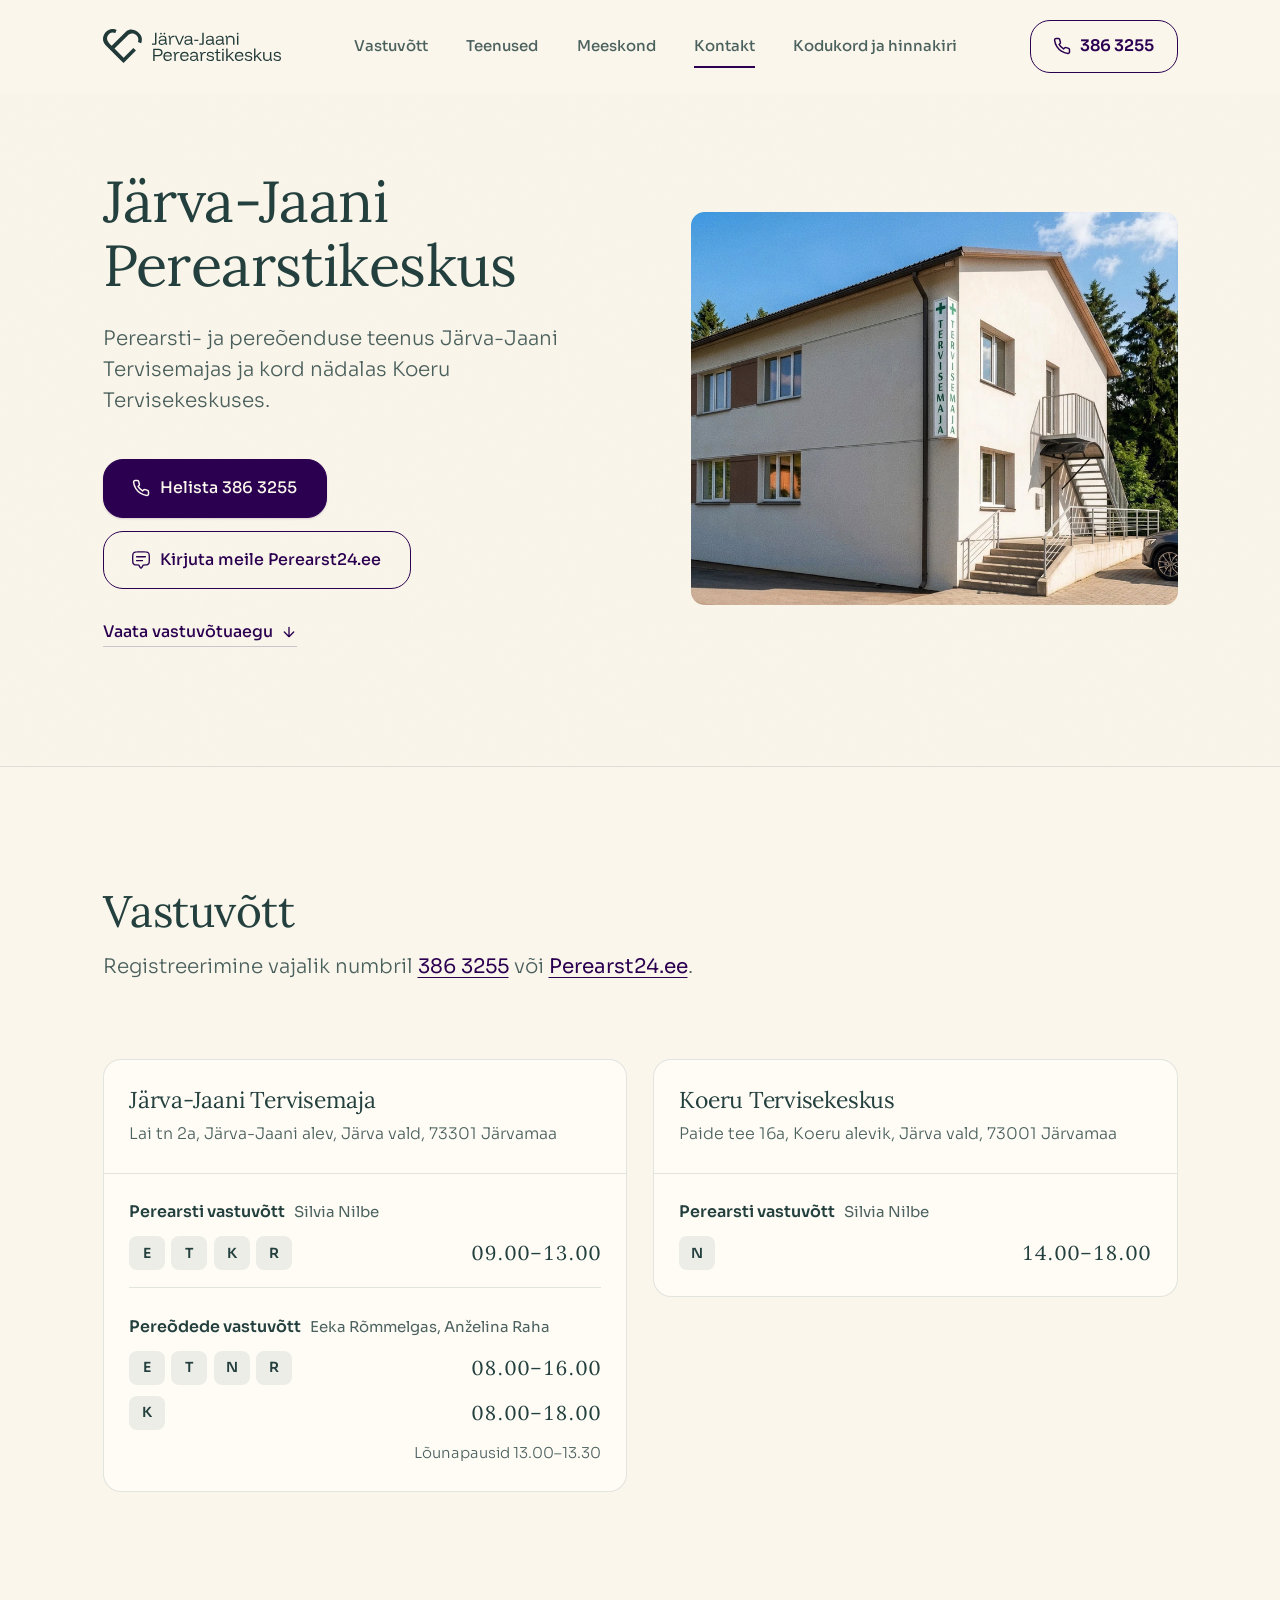
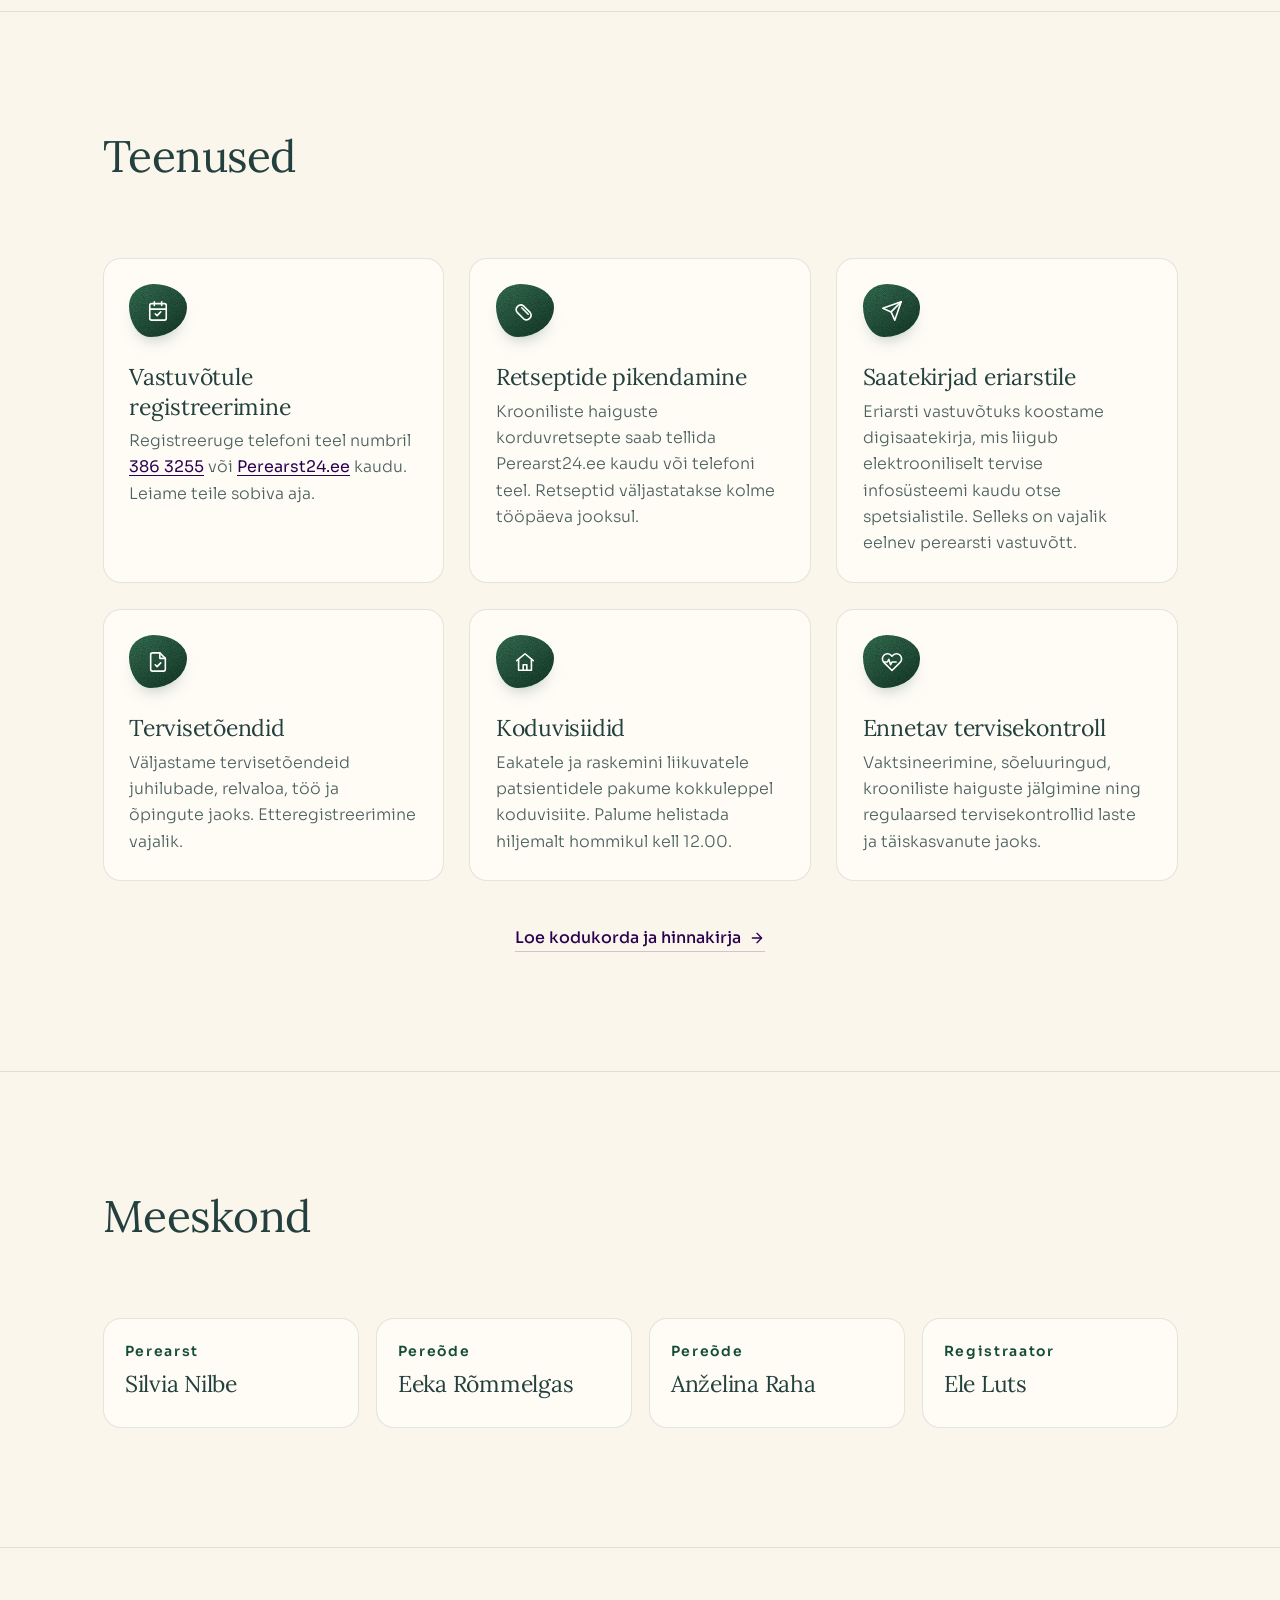
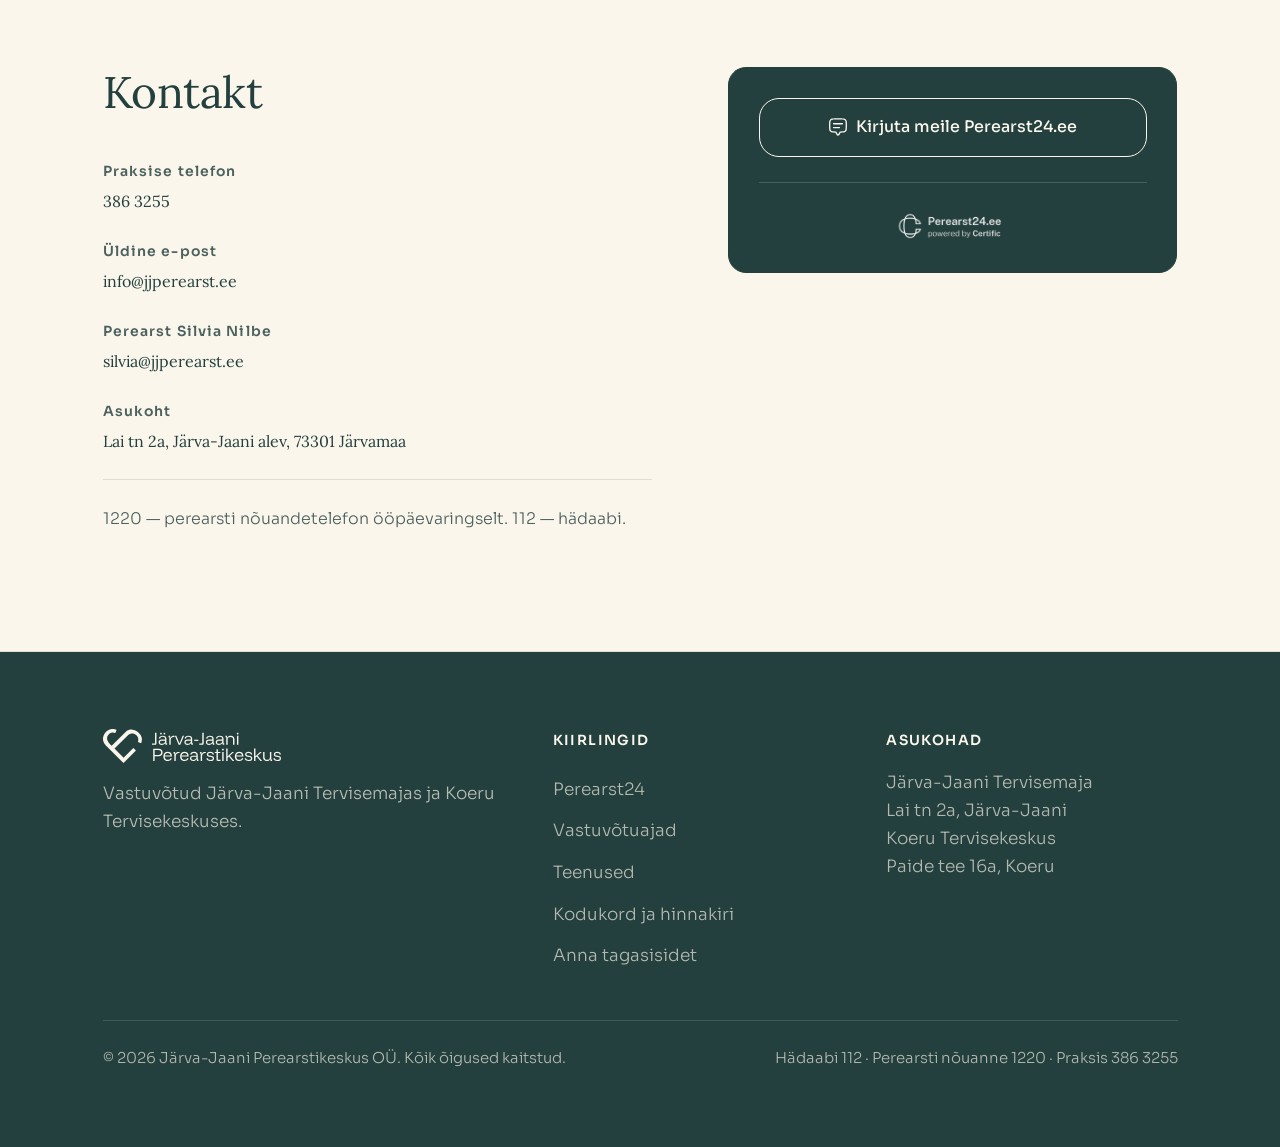
==== commit ea66ad27: "Redesign schedule cards with day pills, restore original hero photo Reworks the Vastuvõtt schedule c" ====
--- a/index.html
+++ b/index.html
@@ -34,11 +34,11 @@
     <a class="brand" href="index.html"><img src="assets/brand/fulllogo-ink.svg" alt="Järva-Jaani Perearstikeskus" class="brand-logo"></a>
 
     <nav class="nav-links" aria-label="Peamenüü">
-      <a href="#vastuvotuajad">Vastuvõtuajad</a>
+      <a href="#vastuvotuajad">Vastuvõtt</a>
       <a href="#teenused">Teenused</a>
       <a href="#meeskond">Meeskond</a>
       <a href="#kontakt">Kontakt</a>
-      <a href="kodukord.html">Kodukord</a>
+      <a href="kodukord.html">Kodukord ja hinnakiri</a>
     </nav>
 
     <div class="nav-cta">
@@ -55,11 +55,11 @@
 </header>
 
 <div class="mobile-menu" id="mobile-menu">
-  <a href="#vastuvotuajad">Vastuvõtuajad</a>
+  <a href="#vastuvotuajad">Vastuvõtt</a>
   <a href="#teenused">Teenused</a>
   <a href="#meeskond">Meeskond</a>
   <a href="#kontakt">Kontakt</a>
-  <a href="kodukord.html">Kodukord</a>
+  <a href="kodukord.html">Kodukord ja hinnakiri</a>
   <div class="btn-row">
     <a class="btn btn-primary" href="tel:+3723863255">Helista 386 3255</a>
     <a class="btn btn-outline" href="https://www.perearst24.ee/" target="_blank" rel="noopener"><svg width="18" height="18" viewBox="0 0 16 15.5243" fill="none" xmlns="http://www.w3.org/2000/svg"><path d="M15.8044 2.75863C15.734 2.15076 15.4268 1.54757 14.9399 1.06065C14.453 0.573728 13.8501 0.266823 13.2419 0.196191H13.2366C10.7898 -0.065397 5.21051 -0.065397 2.76371 0.196191H2.75808C2.15021 0.266823 1.54703 0.57404 1.0601 1.06065C0.57318 1.54726 0.266275 2.15076 0.195956 2.75863V2.76425C-0.0653187 5.21265 -0.0653187 7.68189 0.195956 10.1303V10.1356C0.266275 10.7438 0.573493 11.3467 1.0601 11.8336C1.54671 12.3205 2.15021 12.6274 2.75808 12.698H2.76371C3.47878 12.7746 4.48263 12.8315 5.67837 12.8643C5.80182 13.074 5.92683 13.2856 6.04903 13.4922C6.30999 13.9328 6.58033 14.3885 6.83879 14.8382C7.08632 15.2677 7.52042 15.5242 8.00016 15.5242C8.47989 15.5242 8.914 15.2677 9.16152 14.8382C9.42092 14.3885 9.69063 13.9319 9.9516 13.4916C10.0738 13.2853 10.1988 13.074 10.3219 12.8643C11.5186 12.833 12.5212 12.7746 13.2363 12.698H13.2416C13.8498 12.6274 14.453 12.3205 14.9399 11.8336C15.4268 11.3467 15.7337 10.7438 15.804 10.1356V10.1303C16.0653 7.68189 16.0653 5.21265 15.804 2.76425C15.8043 2.76239 15.8044 2.76051 15.8044 2.75863ZM14.6258 10.0012C14.542 10.7122 13.8201 11.4339 13.1091 11.5179C12.3612 11.5976 11.2742 11.6557 9.96504 11.6858C9.86349 11.6879 9.7642 11.7161 9.67665 11.7676C9.58911 11.8191 9.51623 11.8921 9.46499 11.9798C9.29028 12.2786 9.10745 12.588 8.93025 12.8862C8.66772 13.33 8.39613 13.7888 8.13361 14.2444C8.08985 14.3201 8.03735 14.3357 8.00109 14.3357C7.96484 14.3357 7.91202 14.3201 7.86858 14.2444C7.60574 13.7891 7.33447 13.3303 7.07194 12.8865C6.89474 12.5871 6.71159 12.2777 6.53689 11.9786C6.48565 11.8909 6.41277 11.8178 6.32522 11.7663C6.23767 11.7148 6.13838 11.6867 6.03684 11.6845C4.72734 11.6532 3.64036 11.5964 2.89216 11.5167C2.18146 11.4326 1.45952 10.7107 1.37576 9.99996C1.12386 7.63747 1.12386 5.25489 1.37576 2.89239C1.45952 2.18138 2.18115 1.45913 2.89247 1.37537C5.28083 1.12066 10.7185 1.12066 13.1072 1.37537C13.8182 1.45913 14.5399 2.18107 14.6239 2.89208C14.8765 5.25502 14.8772 7.63813 14.6258 10.0012Z" fill="currentColor"/><path d="M11.8759 4.28494H4.12517C3.96768 4.28494 3.81664 4.3475 3.70528 4.45886C3.59392 4.57022 3.53136 4.72126 3.53136 4.87875C3.53136 5.03623 3.59392 5.18727 3.70528 5.29863C3.81664 5.40999 3.96768 5.47255 4.12517 5.47255H11.8759C12.0334 5.47255 12.1845 5.40999 12.2958 5.29863C12.4072 5.18727 12.4697 5.03623 12.4697 4.87875C12.4697 4.72126 12.4072 4.57022 12.2958 4.45886C12.1845 4.3475 12.0334 4.28494 11.8759 4.28494Z" fill="currentColor"/><path d="M9.24192 7.6687H4.12517C3.96768 7.6687 3.81664 7.73126 3.70528 7.84262C3.59392 7.95398 3.53136 8.10502 3.53136 8.26251C3.53136 8.42 3.59392 8.57103 3.70528 8.68239C3.81664 8.79376 3.96768 8.85632 4.12517 8.85632H9.24192C9.39941 8.85632 9.55044 8.79376 9.66181 8.68239C9.77317 8.57103 9.83573 8.42 9.83573 8.26251C9.83573 8.10502 9.77317 7.95398 9.66181 7.84262C9.55044 7.73126 9.39941 7.6687 9.24192 7.6687Z" fill="currentColor"/></svg>Kirjuta meile Perearst24.ee</a>
@@ -99,7 +99,7 @@
   <section class="section" id="vastuvotuajad">
     <div class="container">
       <div class="section-head" data-reveal>
-        <h2 style="margin-top:0;">Vastuvõtuajad</h2>
+        <h2 style="margin-top:0;">Vastuvõtt</h2>
         <p class="lead">Registreerimine vajalik numbril <a class="text-link" href="tel:+3723863255">386 3255</a> või <a class="text-link" href="https://www.perearst24.ee/" target="_blank" rel="noopener">Perearst24.ee</a>.</p>
       </div>
 
@@ -111,22 +111,29 @@
           </div>
           <div class="schedule-card__body">
             <div class="schedule-row">
-              <div>
+              <div class="schedule-row__top">
                 <span class="schedule-row__label">Perearsti vastuvõtt</span>
                 <span class="schedule-row__who">Silvia Nilbe</span>
               </div>
-              <div class="schedule-row__when">E, T, K, R<small>09.00–13.00</small></div>
+              <div class="schedule-row__slot">
+                <div class="day-pills"><span>E</span><span>T</span><span>K</span><span>R</span></div>
+                <span class="schedule-row__time">09.00–13.00</span>
+              </div>
             </div>
             <div class="schedule-row">
-              <div>
+              <div class="schedule-row__top">
                 <span class="schedule-row__label">Pereõdede vastuvõtt</span>
                 <span class="schedule-row__who">Eeka Rõmmelgas, Anželina Raha</span>
               </div>
-              <div class="schedule-row__when">
-                <div>E, T, N, R<small>08.00–16.00</small></div>
-                <div>K<small>08.00–18.00</small></div>
-                <div class="schedule-row__note">Lõunapaus <small>13.00–13.30</small></div>
-              </div>
+              <div class="schedule-row__slot">
+                <div class="day-pills"><span>E</span><span>T</span><span>N</span><span>R</span></div>
+                <span class="schedule-row__time">08.00–16.00</span>
+              </div>
+              <div class="schedule-row__slot">
+                <div class="day-pills"><span>K</span></div>
+                <span class="schedule-row__time">08.00–18.00</span>
+              </div>
+              <p class="schedule-row__note">Lõunapausid 13.00–13.30</p>
             </div>
           </div>
         </div>
@@ -138,11 +145,14 @@
           </div>
           <div class="schedule-card__body">
             <div class="schedule-row">
-              <div>
+              <div class="schedule-row__top">
                 <span class="schedule-row__label">Perearsti vastuvõtt</span>
                 <span class="schedule-row__who">Silvia Nilbe</span>
               </div>
-              <div class="schedule-row__when">N<small>14.00–18.00</small></div>
+              <div class="schedule-row__slot">
+                <div class="day-pills"><span>N</span></div>
+                <span class="schedule-row__time">14.00–18.00</span>
+              </div>
             </div>
           </div>
         </div>
@@ -237,19 +247,19 @@
           <div class="contact-item">
             <div>
               <span class="contact-item__label">Praksise telefon</span>
-              <span class="contact-item__value"><a href="tel:+3723863255">386 3255</a></span>
+              <span class="contact-item__value">386 3255</span>
             </div>
           </div>
           <div class="contact-item">
             <div>
               <span class="contact-item__label">Üldine e-post</span>
-              <span class="contact-item__value"><a href="mailto:info@jjperearst.ee">info@jjperearst.ee</a></span>
+              <span class="contact-item__value">info@jjperearst.ee</span>
             </div>
           </div>
           <div class="contact-item">
             <div>
               <span class="contact-item__label">Perearst Silvia Nilbe</span>
-              <span class="contact-item__value"><a href="mailto:silvia@jjperearst.ee">silvia@jjperearst.ee</a></span>
+              <span class="contact-item__value">silvia@jjperearst.ee</span>
             </div>
           </div>
           <div class="contact-item">
--- a/css/style.css
+++ b/css/style.css
@@ -183,7 +183,7 @@
 .btn-ghost svg { transition: transform 0.2s var(--ease); }
 .btn-ghost:hover svg { transform: translateY(3px); }
 .btn-row { display: flex; flex-wrap: wrap; gap: var(--space-3); align-items: center; }
-.hero-links { display: flex; flex-wrap: wrap; gap: var(--space-3); align-items: center; margin-top: var(--space-3); }
+.hero-links { display: flex; flex-wrap: wrap; gap: 0.75rem; align-items: center; margin-top: var(--space-3); }
 
 .nav-phone {
   display: inline-flex; align-items: center; gap: 0.55rem;
@@ -303,15 +303,21 @@
 .schedule-card__head h3 { font-size: var(--text-xl); }
 .schedule-card__head address { font-style: normal; color: var(--ink-soft); font-size: var(--text-base); margin-top: 0.35rem; }
 .schedule-card__body { padding: var(--space-3); display: flex; flex-direction: column; gap: var(--space-3); }
-.schedule-row { display: flex; justify-content: space-between; gap: var(--space-2); padding-bottom: var(--space-2); border-bottom: 1px solid var(--line); }
+.schedule-row { display: flex; flex-direction: column; gap: 0.6rem; padding-bottom: var(--space-2); border-bottom: 1px solid var(--line); }
 .schedule-row:last-child { border-bottom: none; padding-bottom: 0; }
-.schedule-row__label { display: block; font-size: var(--text-xs); font-weight: 600; letter-spacing: 0.06em; color: var(--green-deep); margin-bottom: 0.3rem; }
-.schedule-row__who { display: block; font-family: var(--font-display); font-weight: 400; font-size: var(--text-base); }
-.schedule-row__when { text-align: right; font-family: var(--font-display); font-weight: 400; font-size: var(--text-lg); white-space: nowrap; font-variant-numeric: tabular-nums; }
-.schedule-row__when small { display: block; font-weight: 400; color: var(--ink); font-size: var(--text-lg); font-variant-numeric: tabular-nums; }
-.schedule-row__when > div + div { margin-top: 0.5rem; }
-.schedule-row__note { font-family: var(--font-body); font-size: var(--text-sm); color: var(--ink-soft); font-variant-numeric: normal; }
-.schedule-row__note small { display: inline; font-family: var(--font-body); font-size: var(--text-sm); color: var(--ink-soft); font-variant-numeric: normal; }
+.schedule-row__top { display: flex; flex-wrap: wrap; align-items: baseline; gap: 0.5rem; }
+.schedule-row__label { font-weight: 600; color: var(--ink); font-size: var(--text-base); }
+.schedule-row__who { font-weight: 400; color: var(--ink-soft); font-size: var(--text-sm); }
+.schedule-row__slot { display: flex; align-items: center; justify-content: space-between; gap: var(--space-2); }
+.day-pills { display: flex; flex-wrap: wrap; gap: 0.4rem; }
+.day-pills span {
+  display: inline-flex; align-items: center; justify-content: center;
+  min-width: 2.1rem; padding: 0.35rem 0.5rem;
+  background: rgba(36, 64, 62, 0.08); border-radius: 8px;
+  font-size: var(--text-xs); font-weight: 600; color: var(--ink);
+}
+.schedule-row__time { font-family: var(--font-display); font-weight: 400; font-size: var(--text-lg); color: var(--ink); white-space: nowrap; font-variant-numeric: tabular-nums; }
+.schedule-row__note { font-family: var(--font-body); font-size: var(--text-sm); color: var(--ink-soft); text-align: right; }
 
 /* ---------- Contact ---------- */
 .contact-grid { display: grid; gap: var(--space-4); grid-template-columns: 1fr; align-items: start; }
@@ -320,7 +326,6 @@
 .contact-item { display: block; }
 .contact-item__label { display: block; font-size: var(--text-xs); font-weight: 600; letter-spacing: 0.08em; color: var(--ink-soft); margin-bottom: 0.3rem; }
 .contact-item__value { display: block; font-family: var(--font-display); font-weight: 400; font-size: var(--text-base); color: var(--ink); }
-.contact-item__value a:hover { color: var(--violet-deep); }
 
 .last-resort { margin-top: var(--space-3); padding-top: var(--space-3); border-top: 1px solid var(--line); }
 .last-resort p { color: var(--ink-soft); font-size: var(--text-base); }
@@ -384,7 +389,8 @@
 .toc-sidebar a.is-active { color: var(--violet-deep); border-left-color: var(--violet-deep); }
 
 .kodukord-content { display: flex; flex-direction: column; gap: var(--space-5); min-width: 0; }
-.kd-section { scroll-margin-top: calc(5.5rem + 12px); }
+.kd-section { scroll-margin-top: 175px; }
+@media (min-width: 960px) { .kd-section { scroll-margin-top: 115px; } }
 .kd-section h2 { font-size: var(--text-2xl); margin-bottom: 0.5rem; }
 .kd-section > .eyebrow { margin-bottom: 0.6rem; }
 .kd-section > p.lead { margin-bottom: var(--space-3); }
@@ -400,6 +406,8 @@
 .rule-item:first-child { padding-top: 0; }
 .rule-item__num { font-family: var(--font-display); font-style: italic; font-weight: 500; font-size: var(--text-lg); color: var(--green); flex-shrink: 0; min-width: 1.75rem; }
 .rule-item p, .rule-item span { color: var(--ink-soft); font-size: var(--text-base); max-width: 60ch; }
+.rule-item a { color: var(--violet-deep); text-decoration: underline; text-decoration-thickness: 1px; text-underline-offset: 0.18em; }
+.rule-item a:hover { color: #1c0034; }
 
 .price-list { display: flex; flex-direction: column; }
 .price-row { display: flex; justify-content: space-between; align-items: baseline; gap: var(--space-3); padding-block: 0.75rem; border-bottom: 1px solid var(--line); }
@@ -412,7 +420,6 @@
 .info-card h4 { font-family: var(--font-display); font-size: var(--text-base); margin-bottom: 0.6rem; font-weight: 500; }
 .info-card ul { display: flex; flex-direction: column; gap: 0.35rem; }
 .info-card li { font-size: var(--text-base); color: var(--ink-soft); }
-.info-card a:hover { color: var(--violet-deep); }
 
 .callout { background: var(--green-tint); border: 1px solid rgba(31, 107, 72, 0.2); border-radius: var(--radius); padding: var(--space-3); }
 .callout p { color: var(--ink-soft); font-size: var(--text-base); }
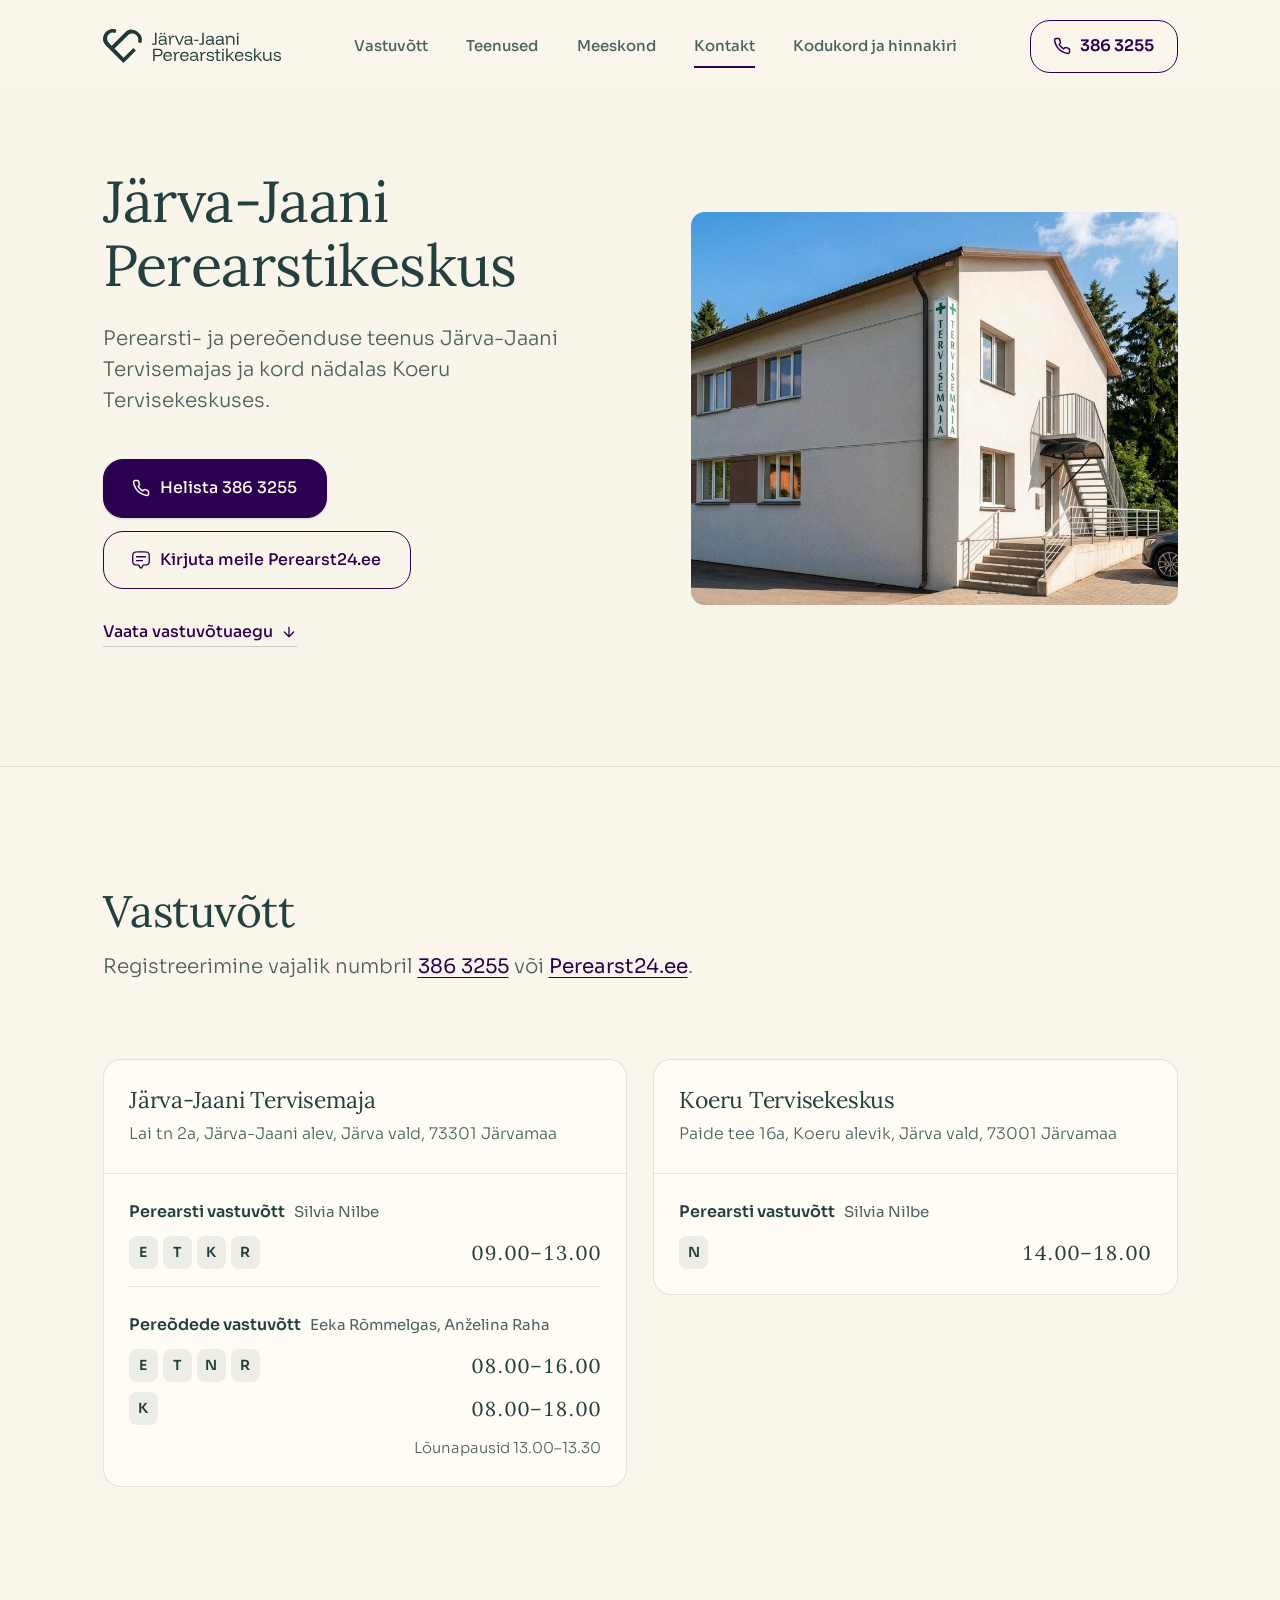
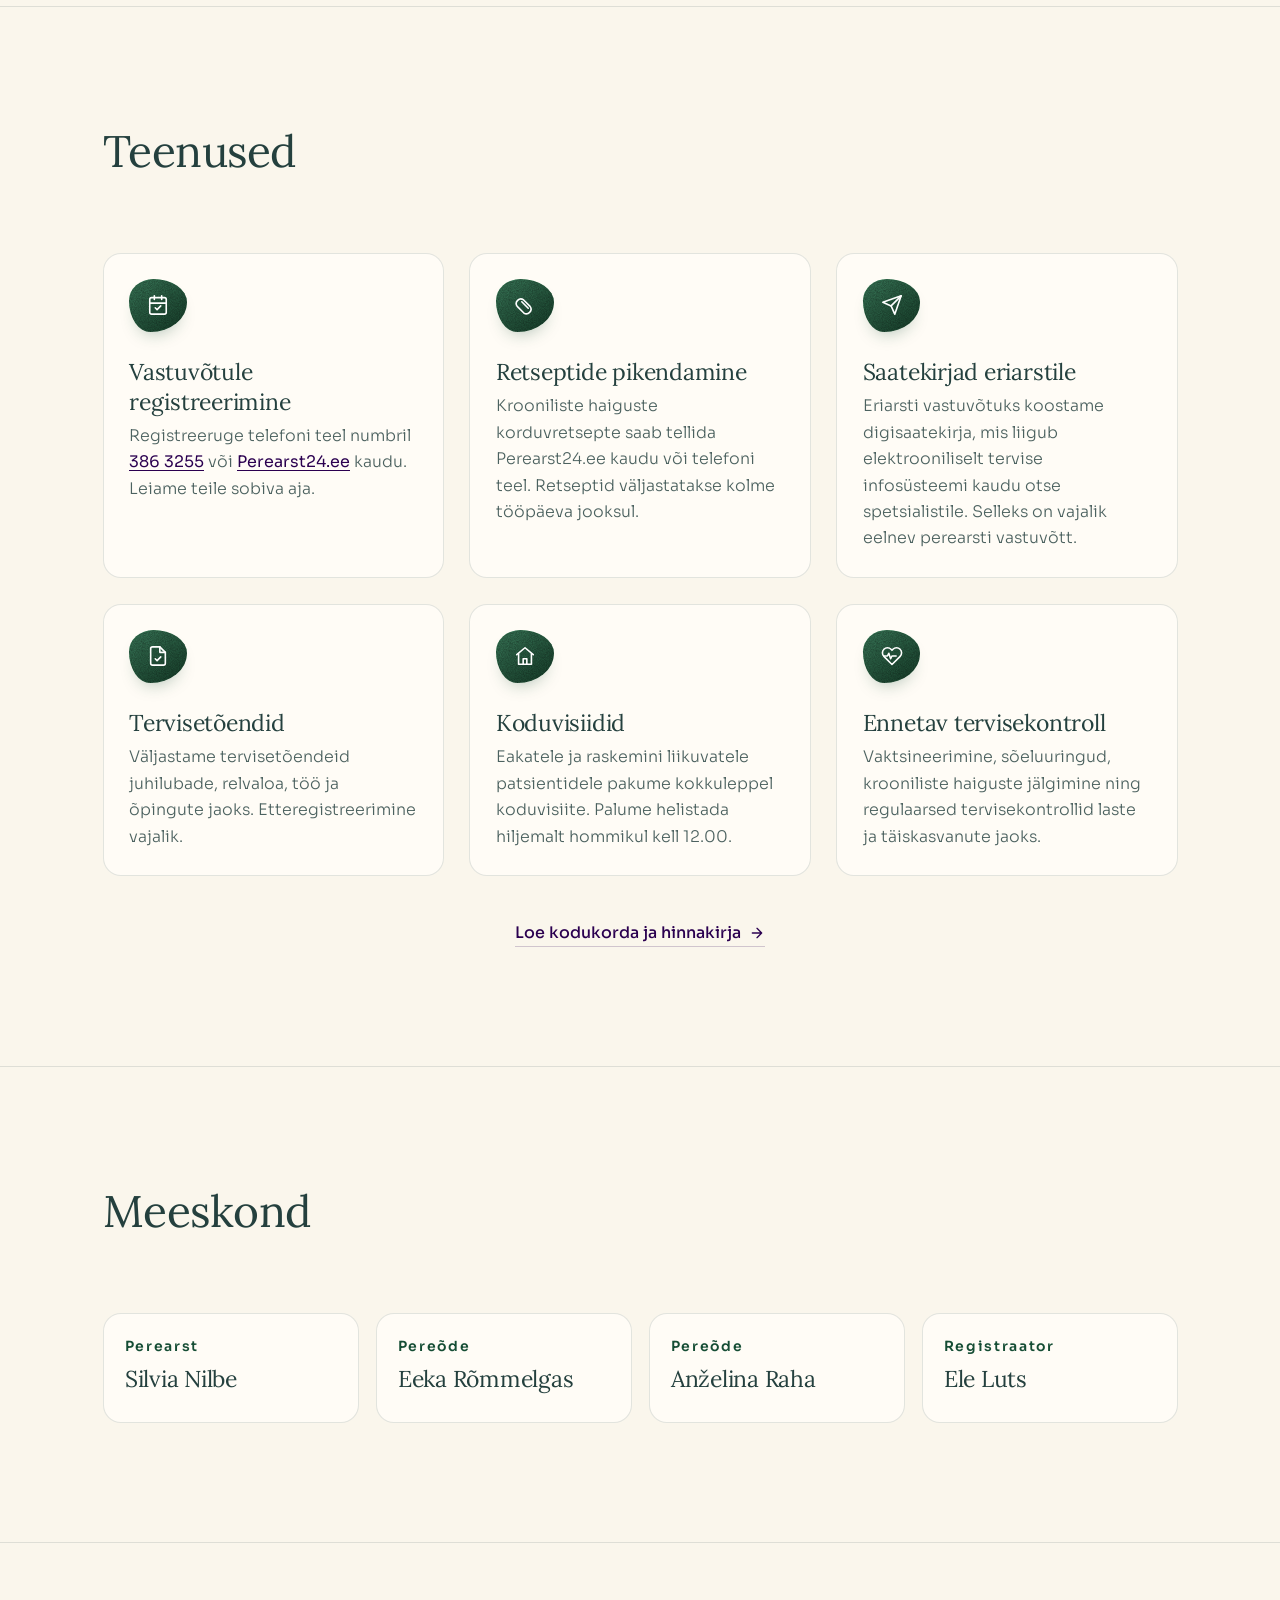
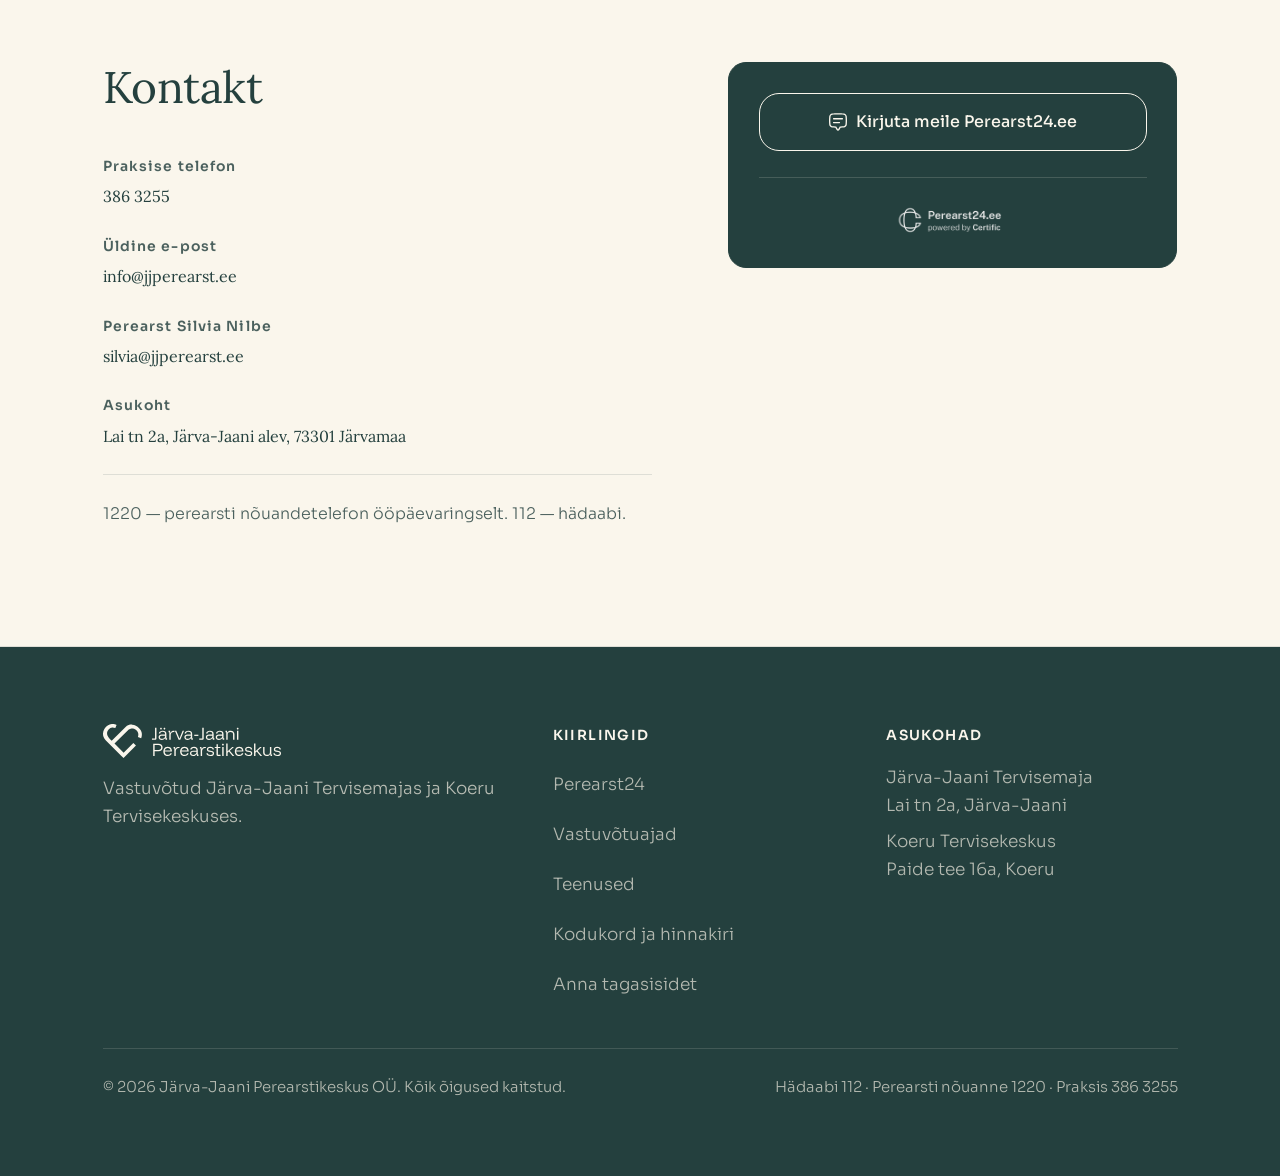
==== commit 68a49937: "Add SEO/discoverability hygiene: sitemap, robots.txt, 404 page Points og:url, og:image, and a new ca" ====
--- a/index.html
+++ b/index.html
@@ -17,8 +17,9 @@
 <meta property="og:type" content="website">
 <meta property="og:title" content="Järva-Jaani Perearstikeskus | Perearstiabi">
 <meta property="og:description" content="Perearsti- ja pereõenduse teenus Järva-Jaani Tervisemajas ja kord nädalas Koeru Tervisekeskuses.">
-<meta property="og:image" content="https://villemnil.github.io/jjperearst-website/assets/meta/og-image.png">
-<meta property="og:url" content="https://villemnil.github.io/jjperearst-website/">
+<meta property="og:image" content="https://jjperearst.ee/assets/meta/og-image.png">
+<meta property="og:url" content="https://jjperearst.ee/">
+<link rel="canonical" href="https://jjperearst.ee/">
 <meta name="twitter:card" content="summary_large_image">
 
 <link rel="preconnect" href="https://fonts.googleapis.com">
--- a/css/style.css
+++ b/css/style.css
@@ -154,7 +154,7 @@
 }
 @media (min-width: 900px) { .mobile-menu { display: none; } }
 .mobile-menu.is-open { transform: translateX(0); }
-.mobile-menu > a { font-family: var(--font-display); font-weight: 500; font-size: var(--text-2xl); padding-block: 0.6rem; border-bottom: 1px solid var(--line); }
+.mobile-menu > a { font-family: var(--font-display); font-weight: 400; font-size: var(--text-2xl); padding-block: 0.6rem; border-bottom: 1px solid var(--line); }
 .mobile-menu .btn-row { margin-top: var(--space-4); flex-direction: column; align-items: stretch; }
 .mobile-menu .btn { width: 100%; }
 
@@ -308,11 +308,11 @@
 .schedule-row__top { display: flex; flex-wrap: wrap; align-items: baseline; gap: 0.5rem; }
 .schedule-row__label { font-weight: 600; color: var(--ink); font-size: var(--text-base); }
 .schedule-row__who { font-weight: 400; color: var(--ink-soft); font-size: var(--text-sm); }
-.schedule-row__slot { display: flex; align-items: center; justify-content: space-between; gap: var(--space-2); }
-.day-pills { display: flex; flex-wrap: wrap; gap: 0.4rem; }
+.schedule-row__slot { display: flex; align-items: flex-start; justify-content: space-between; gap: 0.5rem; }
+.day-pills { display: flex; flex-wrap: nowrap; flex-shrink: 0; gap: 0.3rem; }
 .day-pills span {
   display: inline-flex; align-items: center; justify-content: center;
-  min-width: 2.1rem; padding: 0.35rem 0.5rem;
+  min-width: 1.7rem; padding: 0.3rem 0.35rem;
   background: rgba(36, 64, 62, 0.08); border-radius: 8px;
   font-size: var(--text-xs); font-weight: 600; color: var(--ink);
 }
@@ -345,7 +345,7 @@
 @media (min-width: 700px) { .footer-grid { grid-template-columns: 1.4fr 1fr 1fr; } }
 .footer-brand-logo { height: 34px; width: auto; display: block; margin-bottom: var(--space-2); }
 .footer-col h4 { font-size: var(--text-xs); font-weight: 600; letter-spacing: 0.1em; text-transform: uppercase; color: var(--paper); margin-bottom: var(--space-2); }
-.footer-col ul { display: flex; flex-direction: column; }
+.footer-col ul { display: flex; flex-direction: column; gap: 0.5rem; }
 .footer-col a { display: inline-block; padding-block: 0.4rem; }
 .footer-col a:hover { color: var(--paper); }
 .footer-bottom { padding-top: var(--space-3); display: flex; flex-direction: column; gap: var(--space-2); font-size: var(--text-sm); }
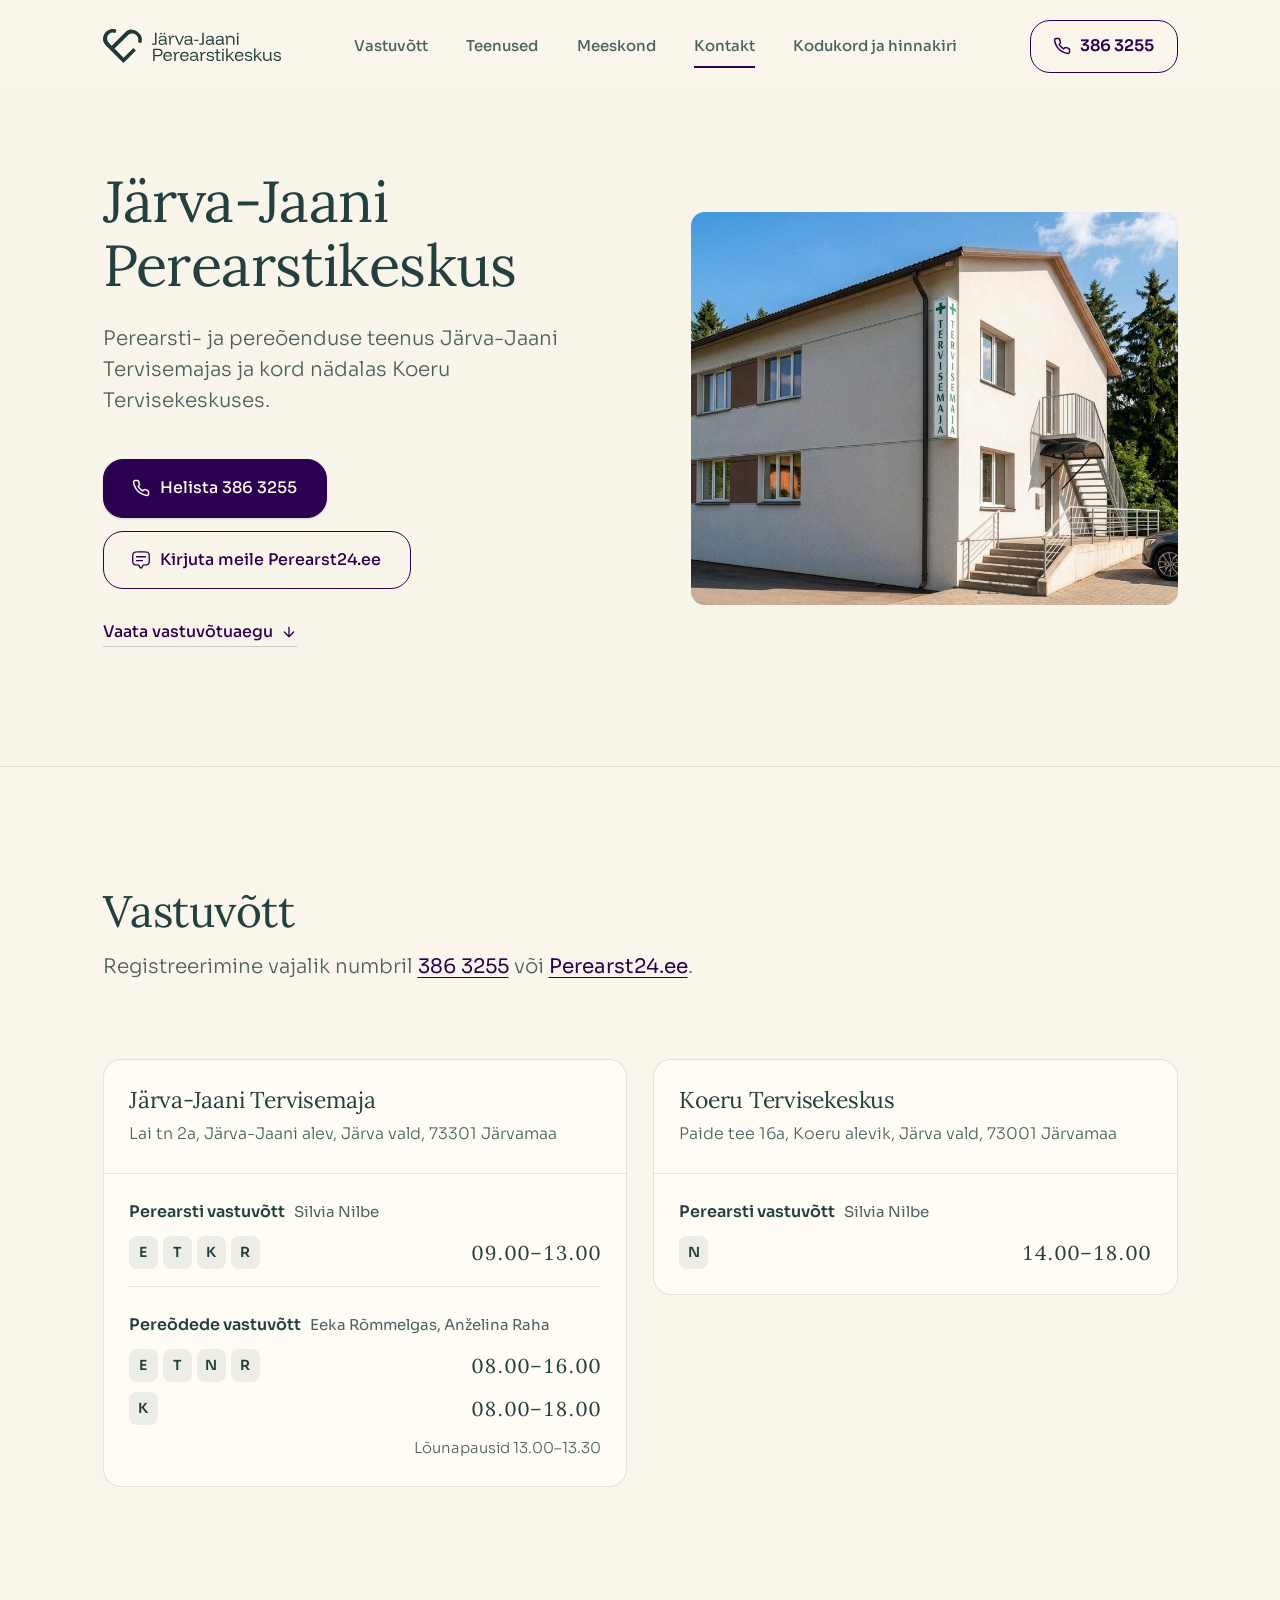
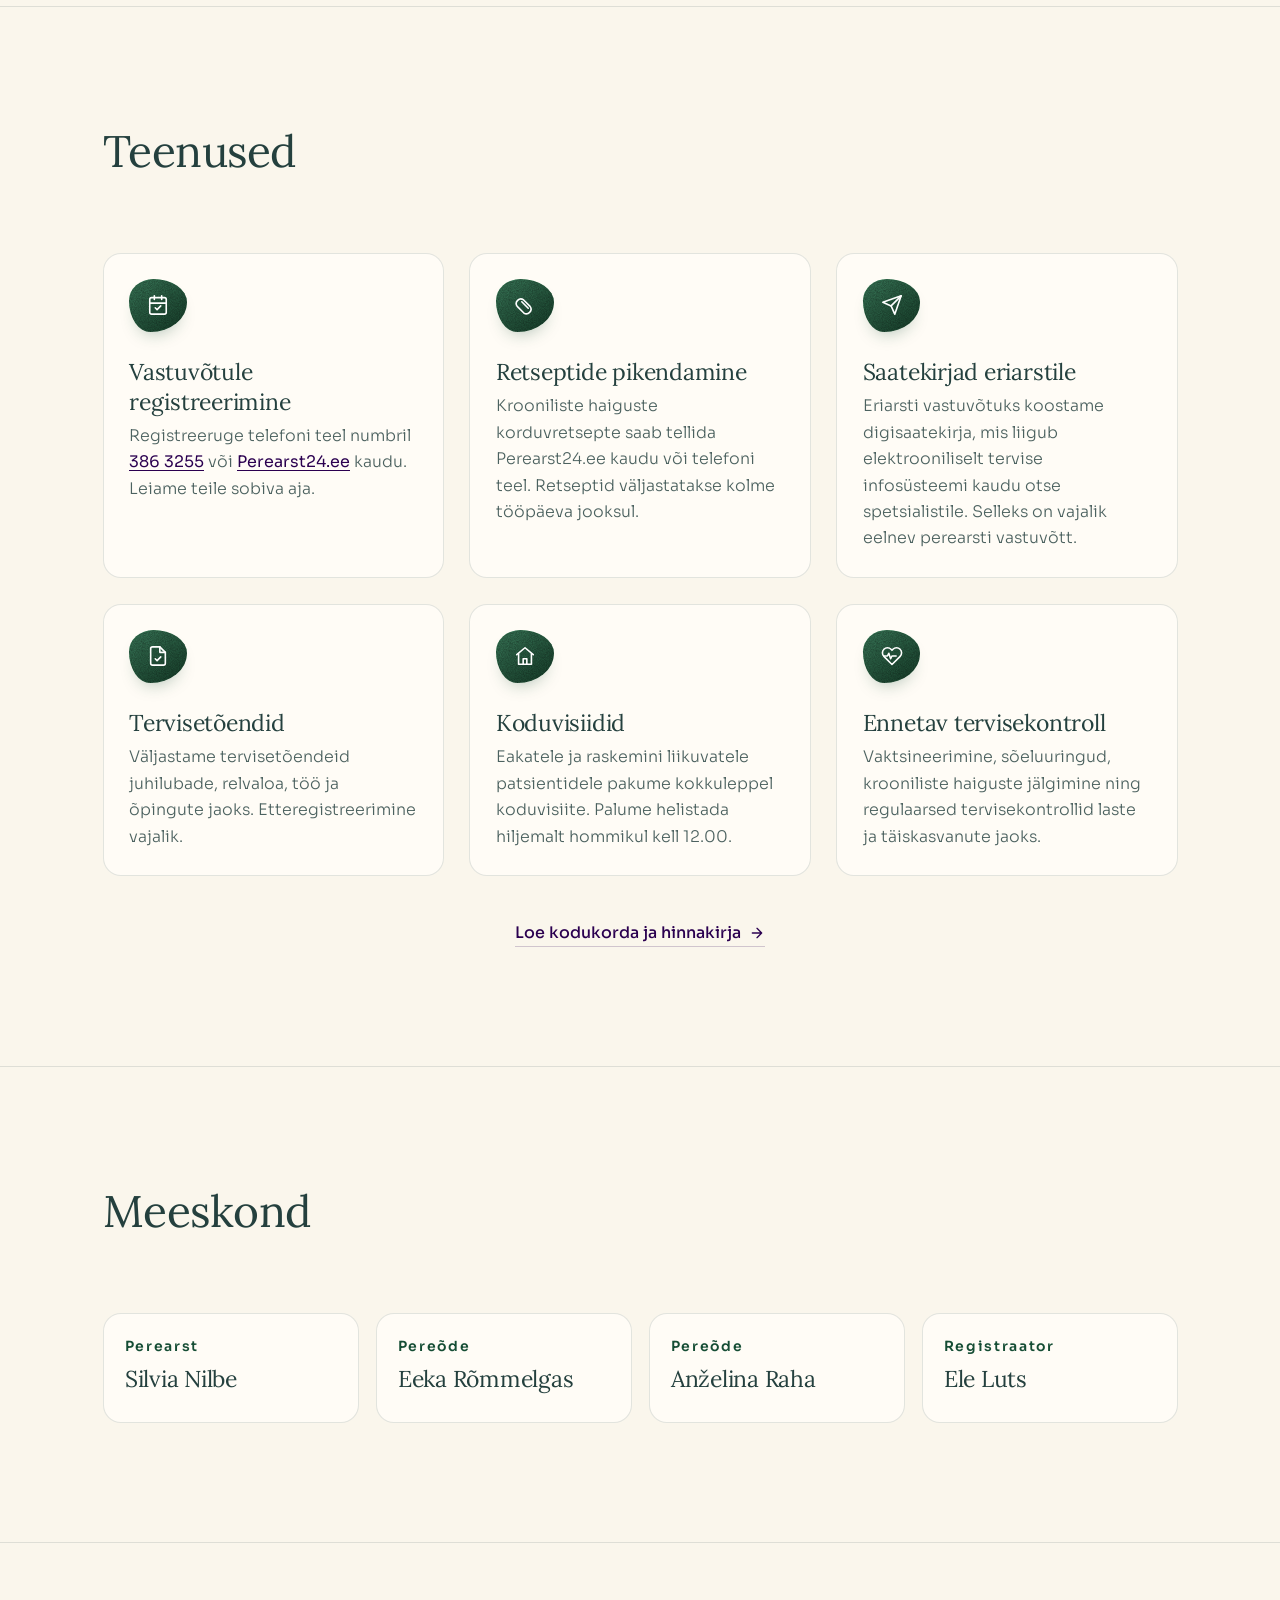
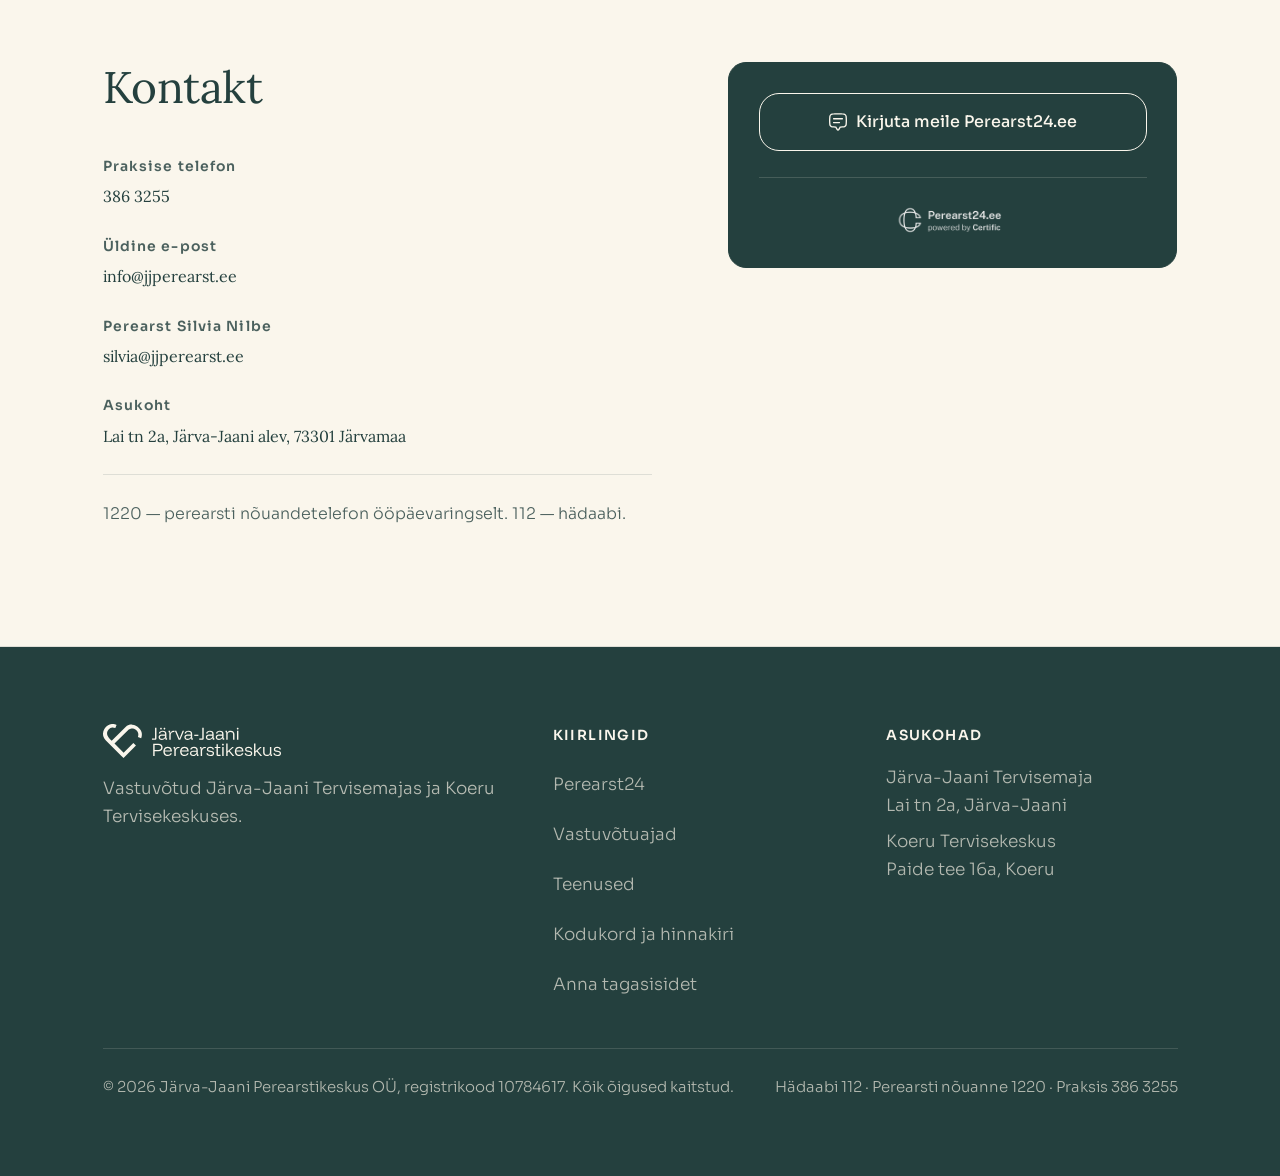
==== commit abdf085d: "Add business registry number to footer Estonia's Infoühiskonna teenuse seadus requires commercial we" ====
--- a/index.html
+++ b/index.html
@@ -315,7 +315,7 @@
       </div>
     </div>
     <div class="footer-bottom">
-      <span>© 2026 Järva-Jaani Perearstikeskus OÜ. Kõik õigused kaitstud.</span>
+      <span>© 2026 Järva-Jaani Perearstikeskus OÜ, registrikood 10784617. Kõik õigused kaitstud.</span>
       <span>Hädaabi 112 · Perearsti nõuanne 1220 · Praksis 386 3255</span>
     </div>
   </div>
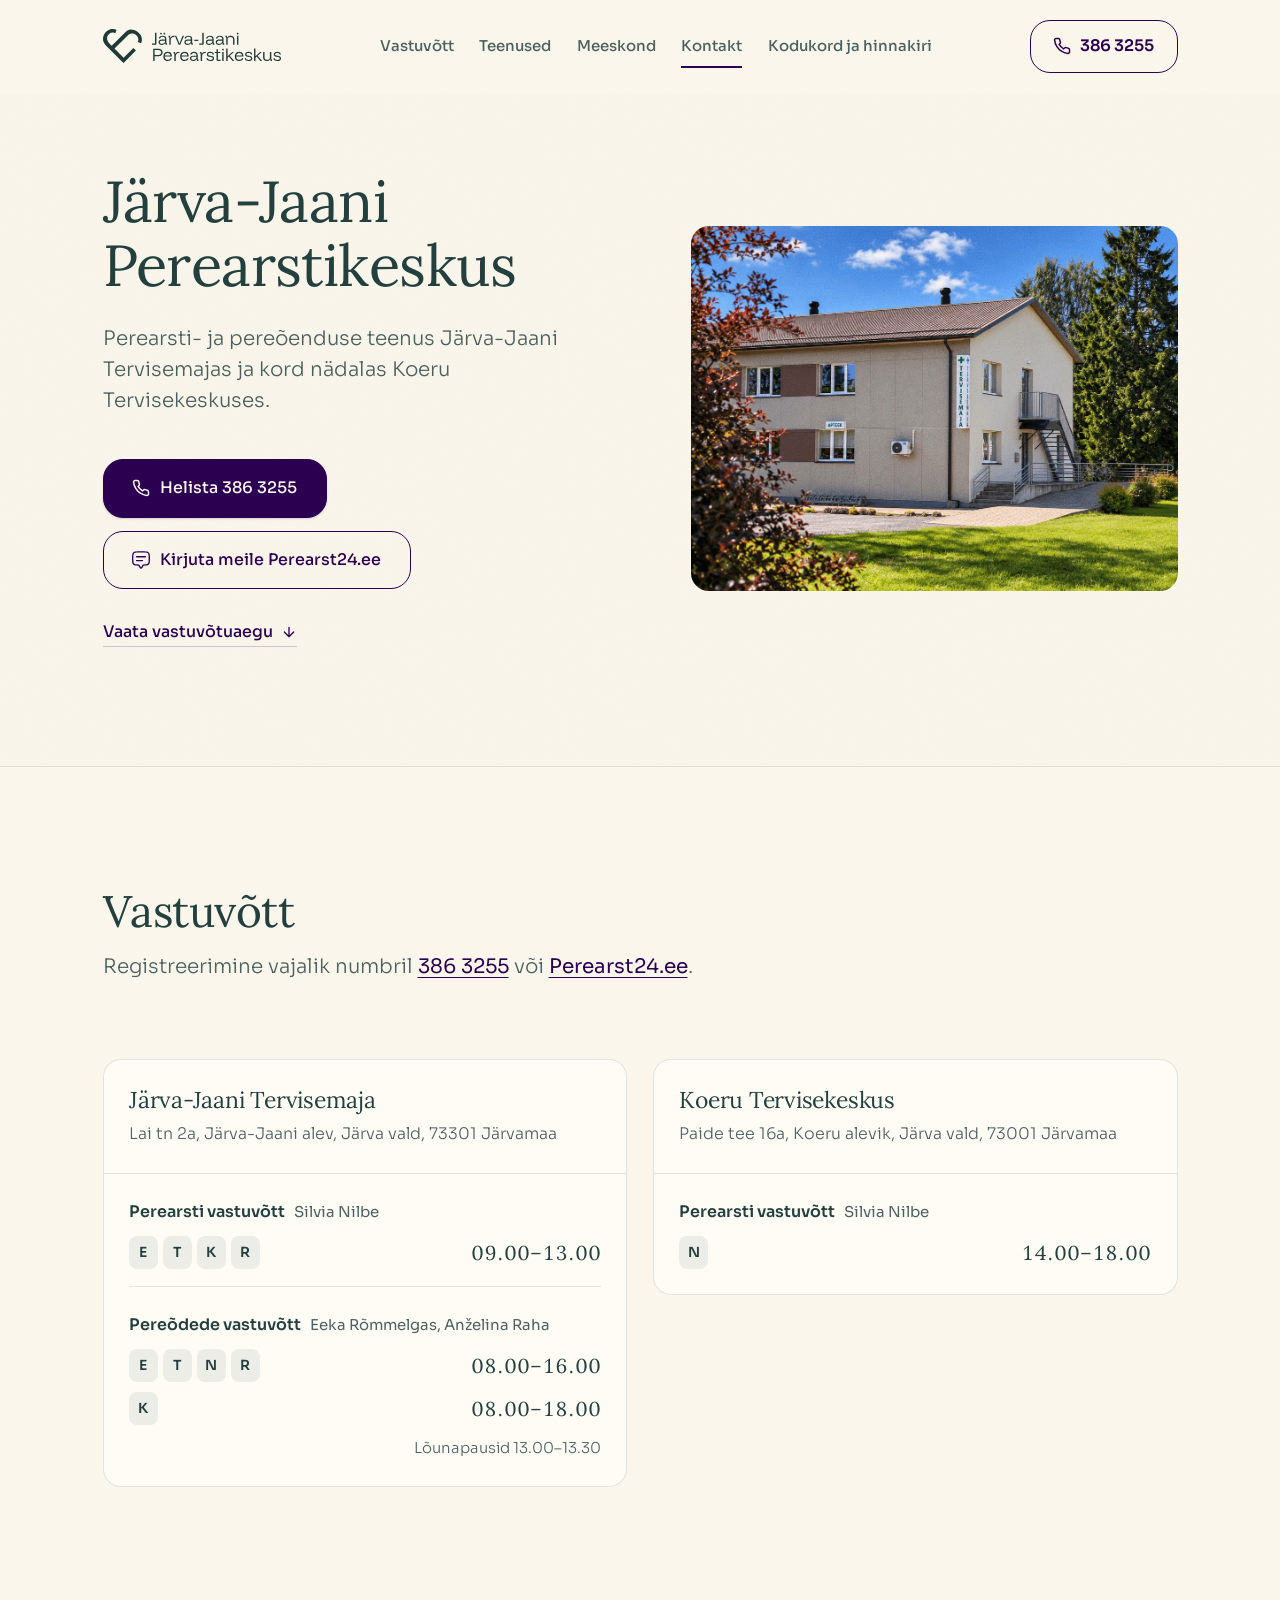
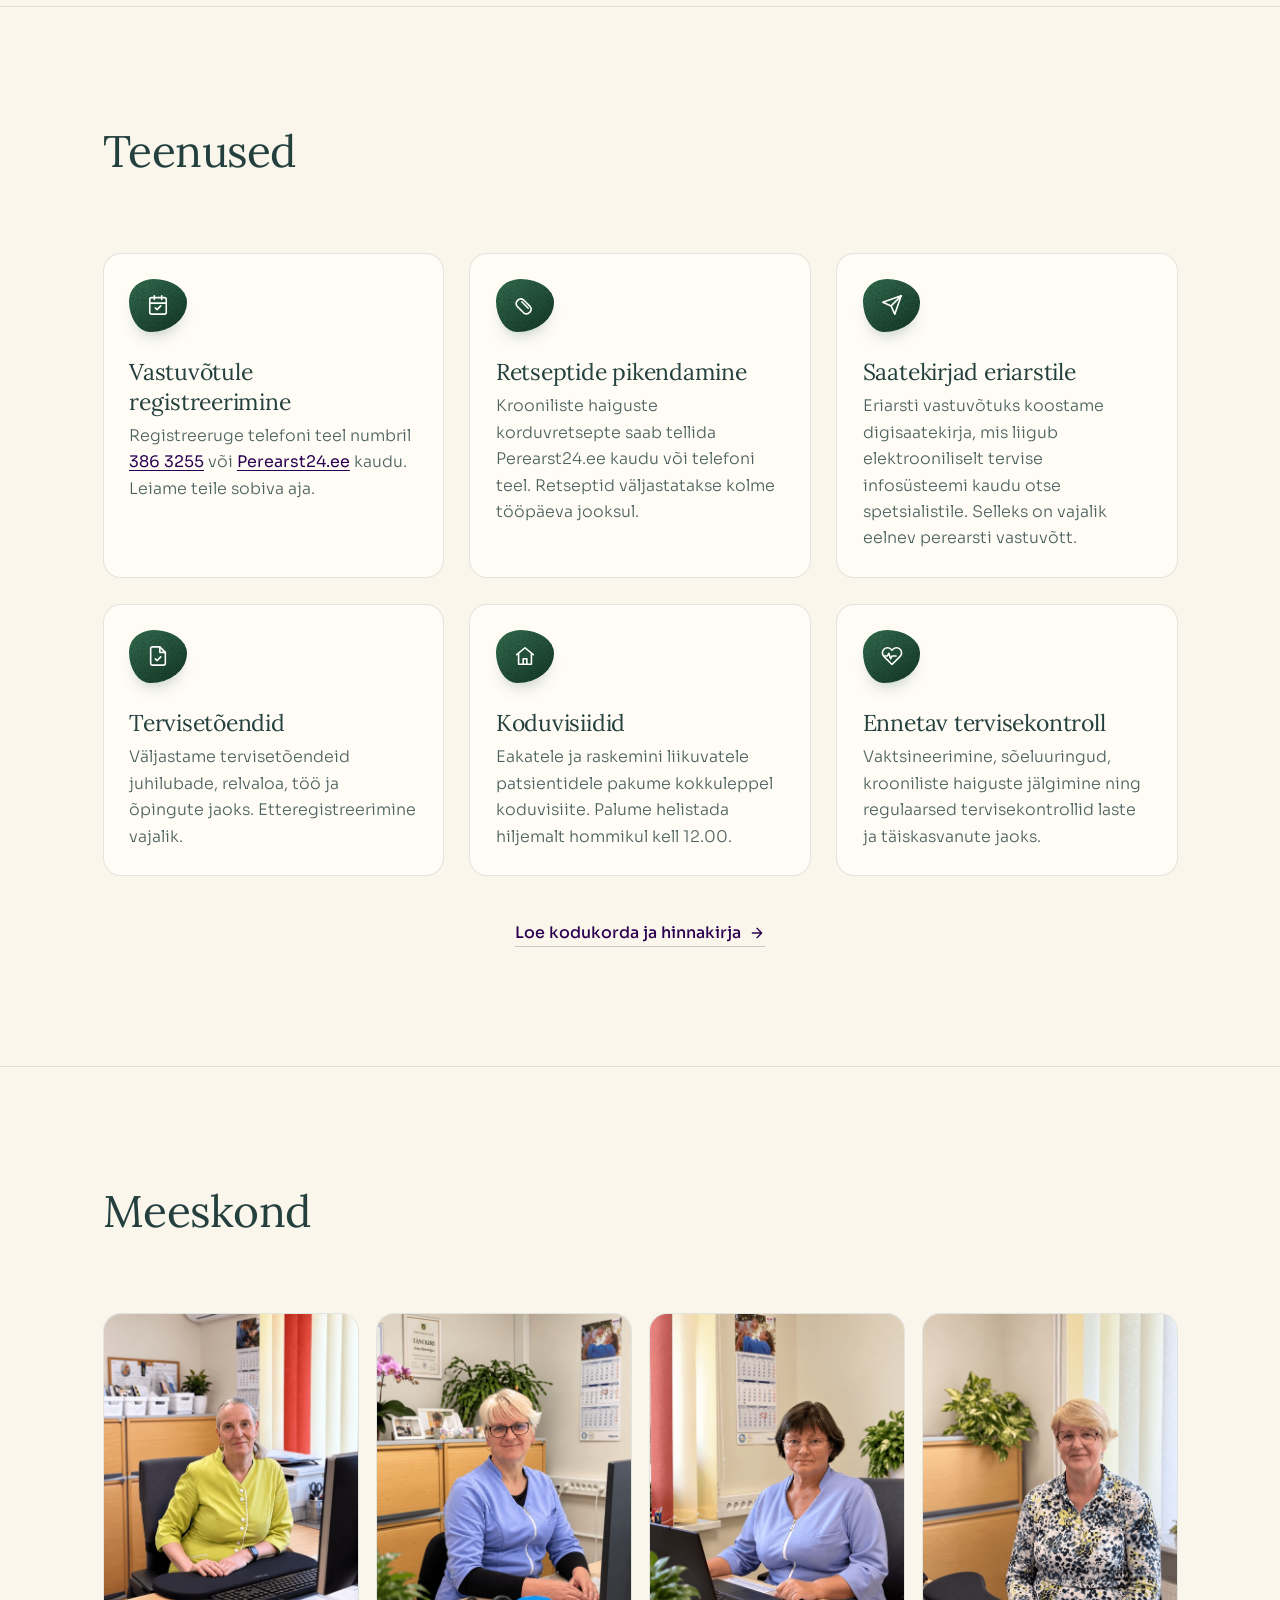
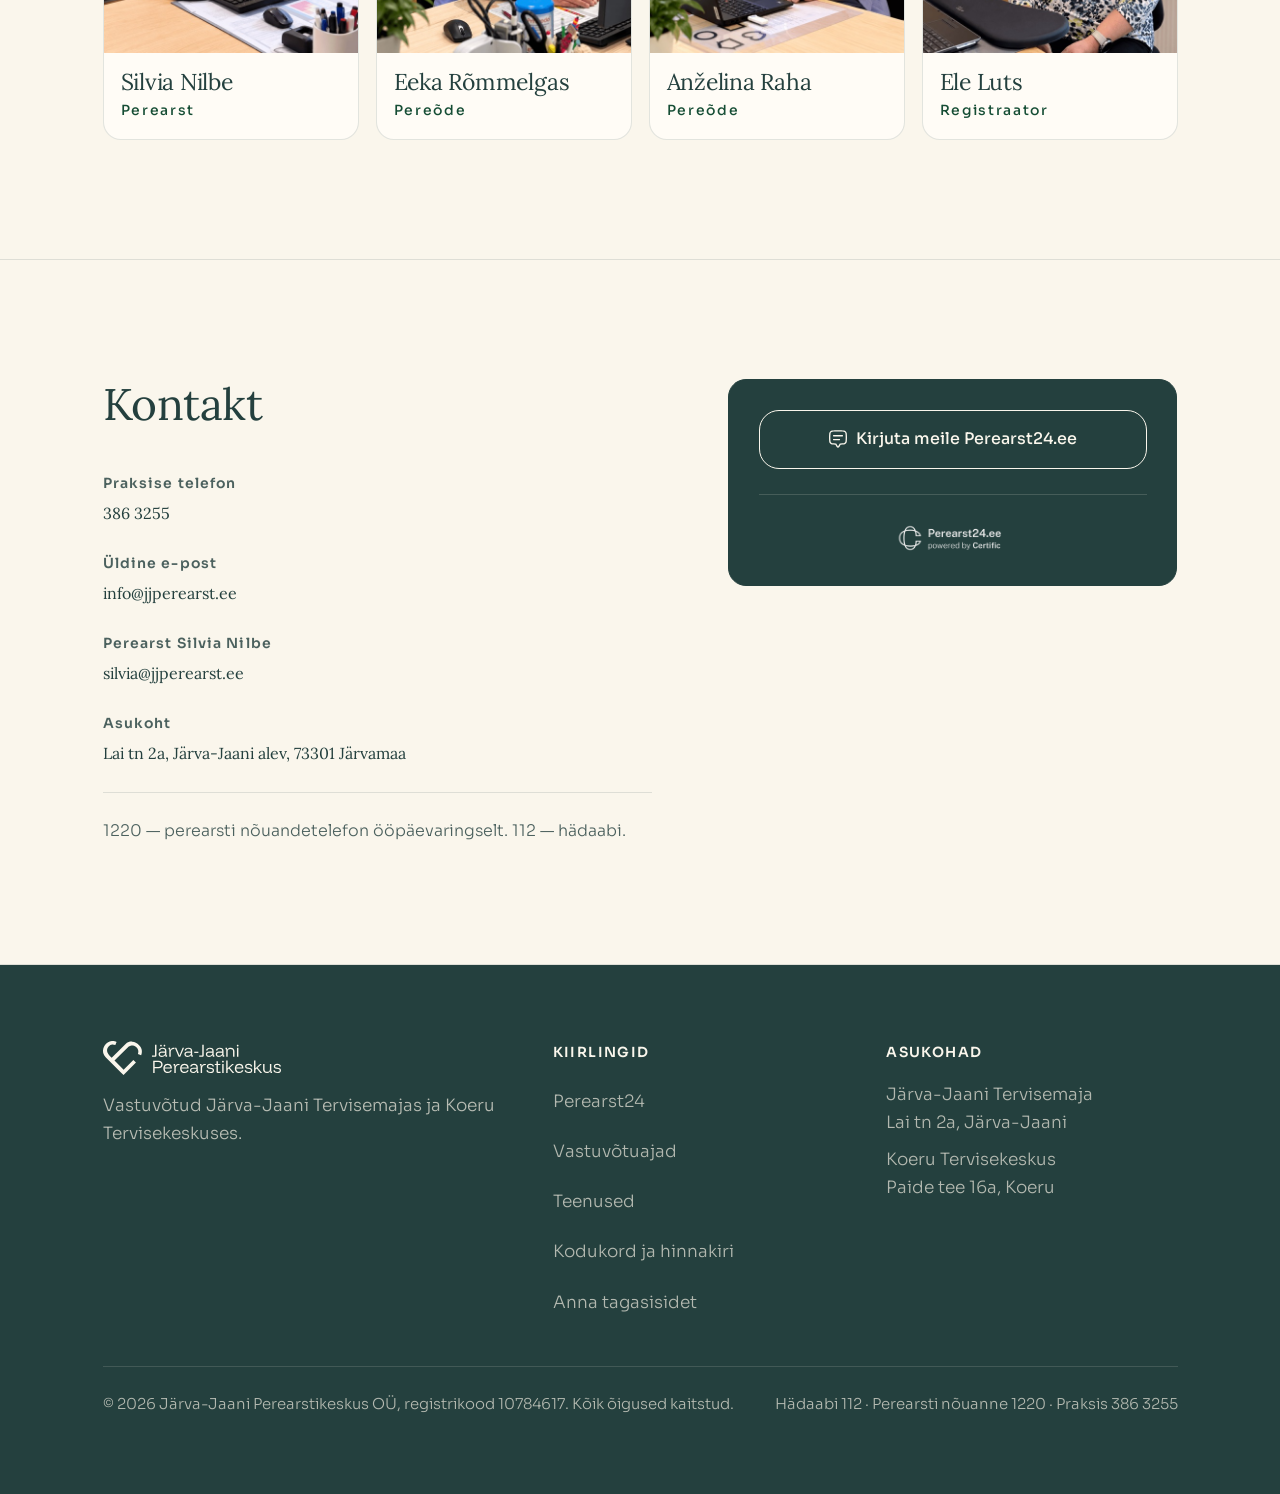
==== commit 06e98930: "Add team photos, new hero image, favicon/SEO fixes, and nav overflow fix - Meeskond cards redesigned" ====
--- a/index.html
+++ b/index.html
@@ -219,20 +219,24 @@
 
       <div class="grid grid--4">
         <div class="card team-card" data-reveal>
+          <img src="assets/meeskond/silvia.jpg" alt="Silvia Nilbe" class="team-card__photo">
+          <h3>Silvia Nilbe</h3>
           <span class="team-card__role">Perearst</span>
-          <h3>Silvia Nilbe</h3>
         </div>
         <div class="card team-card" data-reveal>
+          <img src="assets/meeskond/eeka.jpg" alt="Eeka Rõmmelgas" class="team-card__photo">
+          <h3>Eeka Rõmmelgas</h3>
           <span class="team-card__role">Pereõde</span>
-          <h3>Eeka Rõmmelgas</h3>
         </div>
         <div class="card team-card" data-reveal>
+          <img src="assets/meeskond/anzelina.jpg" alt="Anželina Raha" class="team-card__photo">
+          <h3>Anželina Raha</h3>
           <span class="team-card__role">Pereõde</span>
-          <h3>Anželina Raha</h3>
         </div>
         <div class="card team-card" data-reveal>
+          <img src="assets/meeskond/ele.jpg" alt="Ele Luts" class="team-card__photo">
+          <h3>Ele Luts</h3>
           <span class="team-card__role">Registraator</span>
-          <h3>Ele Luts</h3>
         </div>
       </div>
     </div>
--- a/css/style.css
+++ b/css/style.css
@@ -119,26 +119,26 @@
   box-shadow: 0 8px 24px -20px rgba(36, 64, 62, 0.3);
 }
 .nav { display: flex; align-items: center; justify-content: space-between; gap: var(--space-3); }
-.brand { display: inline-flex; align-items: center; }
-.brand-logo { height: 34px; width: auto; display: block; }
-
-.nav-links { display: none; align-items: center; gap: 2.25rem; }
-@media (min-width: 900px) { .nav-links { display: flex; } }
-.nav-links a { font-size: var(--text-sm); font-weight: 500; color: var(--ink-soft); position: relative; padding-block: 0.55rem; transition: color 0.2s var(--ease); }
+.brand { display: inline-flex; align-items: center; flex-shrink: 0; }
+.brand-logo { height: 34px; width: auto; display: block; flex-shrink: 0; }
+
+.nav-links { display: none; align-items: center; gap: 1.5rem; }
+@media (min-width: 1080px) { .nav-links { display: flex; } }
+.nav-links a { font-size: var(--text-sm); font-weight: 500; color: var(--ink-soft); position: relative; padding-block: 0.55rem; white-space: nowrap; transition: color 0.2s var(--ease); }
 .nav-links a::after {
   content: ""; position: absolute; left: 0; right: 0; bottom: 0; height: 2px;
   background: var(--violet-deep); transform: scaleX(0); transform-origin: right; transition: transform 0.25s var(--ease);
 }
 .nav-links a:hover { color: var(--ink); }
 .nav-links a:hover::after, .nav-links a.is-active::after { transform: scaleX(1); transform-origin: left; }
-.nav-cta { display: none; align-items: center; }
-@media (min-width: 900px) { .nav-cta { display: flex; } }
+.nav-cta { display: none; align-items: center; flex-shrink: 0; }
+@media (min-width: 1080px) { .nav-cta { display: flex; } }
 
 .nav-toggle {
   display: flex; flex-direction: column; justify-content: center; align-items: center; gap: 5px;
   width: 44px; height: 44px; margin-inline: -0.5rem;
 }
-@media (min-width: 900px) { .nav-toggle { display: none; } }
+@media (min-width: 1080px) { .nav-toggle { display: none; } }
 .nav-toggle span { width: 22px; height: 2px; background: var(--ink); transition: transform 0.25s var(--ease), opacity 0.25s var(--ease); }
 .nav-toggle[aria-expanded="true"] span:nth-child(1) { transform: translateY(7px) rotate(45deg); }
 .nav-toggle[aria-expanded="true"] span:nth-child(2) { opacity: 0; }
@@ -152,7 +152,7 @@
   transform: translateX(100%);
   transition: transform 0.35s var(--ease);
 }
-@media (min-width: 900px) { .mobile-menu { display: none; } }
+@media (min-width: 1080px) { .mobile-menu { display: none; } }
 .mobile-menu.is-open { transform: translateX(0); }
 .mobile-menu > a { font-family: var(--font-display); font-weight: 400; font-size: var(--text-2xl); padding-block: 0.6rem; border-bottom: 1px solid var(--line); }
 .mobile-menu .btn-row { margin-top: var(--space-4); flex-direction: column; align-items: stretch; }
@@ -190,6 +190,7 @@
   padding: 0.7rem 1.3rem; border-radius: 20px;
   border: 1.5px solid var(--violet-deep);
   font-weight: 600; font-size: var(--text-base); color: var(--violet-deep);
+  white-space: nowrap; flex-shrink: 0;
   transition: border-color 0.2s var(--ease), background-color 0.2s var(--ease);
 }
 .nav-phone svg { color: var(--violet-deep); flex-shrink: 0; }
@@ -217,7 +218,7 @@
 }
 .hero-flex { display: flex; flex-direction: column; align-items: center; gap: 1.5rem; }
 .hero-inner { position: relative; z-index: 1; }
-.hero-photo { display: block; order: -1; width: 100%; height: auto; }
+.hero-photo { display: block; order: -1; width: 100%; height: auto; border-radius: var(--radius); }
 @media (min-width: 640px) and (max-width: 899px) {
   .hero-flex { align-items: flex-start; }
   .hero-photo { width: 460px; max-width: 100%; }
@@ -252,23 +253,23 @@
 .grid { display: grid; gap: var(--space-3); }
 .grid--2 { grid-template-columns: 1fr; }
 .grid--3 { grid-template-columns: 1fr; }
-.grid--4 { grid-template-columns: 1fr; gap: 1rem; }
+.grid--4 { grid-template-columns: minmax(0, 1fr) minmax(0, 1fr); gap: 1rem; }
 @media (min-width: 700px) {
   .grid--2 { grid-template-columns: 1fr 1fr; }
   .grid--3 { grid-template-columns: repeat(3, 1fr); }
-  .grid--4 { grid-template-columns: 1fr 1fr; }
 }
 @media (min-width: 1024px) {
-  .grid--4 { grid-template-columns: repeat(4, 1fr); }
+  .grid--4 { grid-template-columns: repeat(4, minmax(0, 1fr)); }
 }
 
 /* ---------- Generic + team cards ---------- */
 .card { background: var(--card); border: 1px solid var(--line); border-radius: var(--radius); padding: var(--space-3); }
 .card h3 { margin-bottom: 0.4rem; }
 .card p { color: var(--ink-soft); font-size: var(--text-base); }
-.team-card { padding: 1.25rem; }
-.team-card__role { font-size: var(--text-xs); font-weight: 600; letter-spacing: 0.12em; color: var(--green-deep); margin-bottom: 0.35rem; display: block; }
-.team-card h3 { font-weight: 400; font-size: var(--text-2xl); }
+.team-card { padding: 0; overflow: hidden; }
+.team-card__photo { display: block; width: 100%; aspect-ratio: 3 / 4; object-fit: cover; background: var(--line); }
+.team-card h3 { padding: 0.85rem 1rem 0; margin-bottom: 0; font-weight: 400; font-size: var(--text-lg); }
+.team-card__role { display: block; padding: 0.15rem 1rem 1rem; font-size: var(--text-xs); font-weight: 500; letter-spacing: 0.12em; color: var(--green-deep); }
 @media (min-width: 1024px) {
   .team-card h3 { font-size: var(--text-xl); }
 }
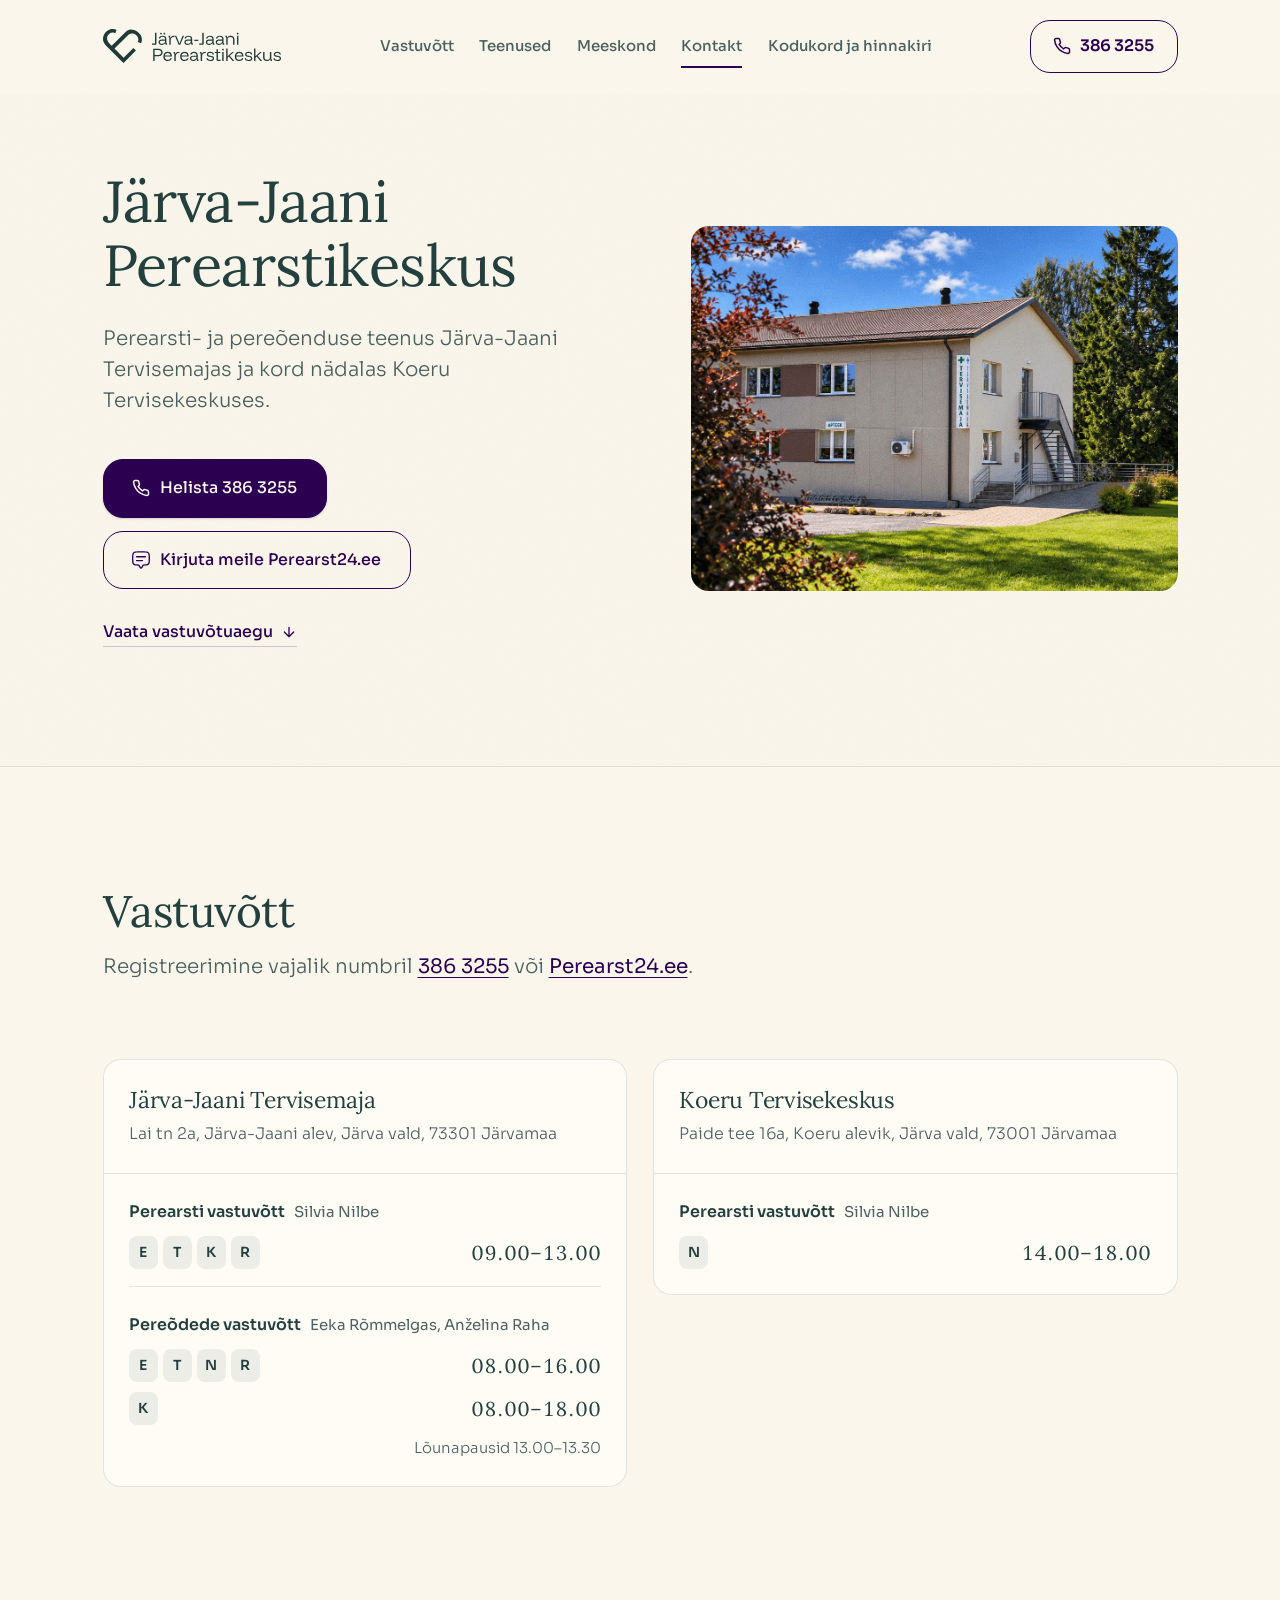
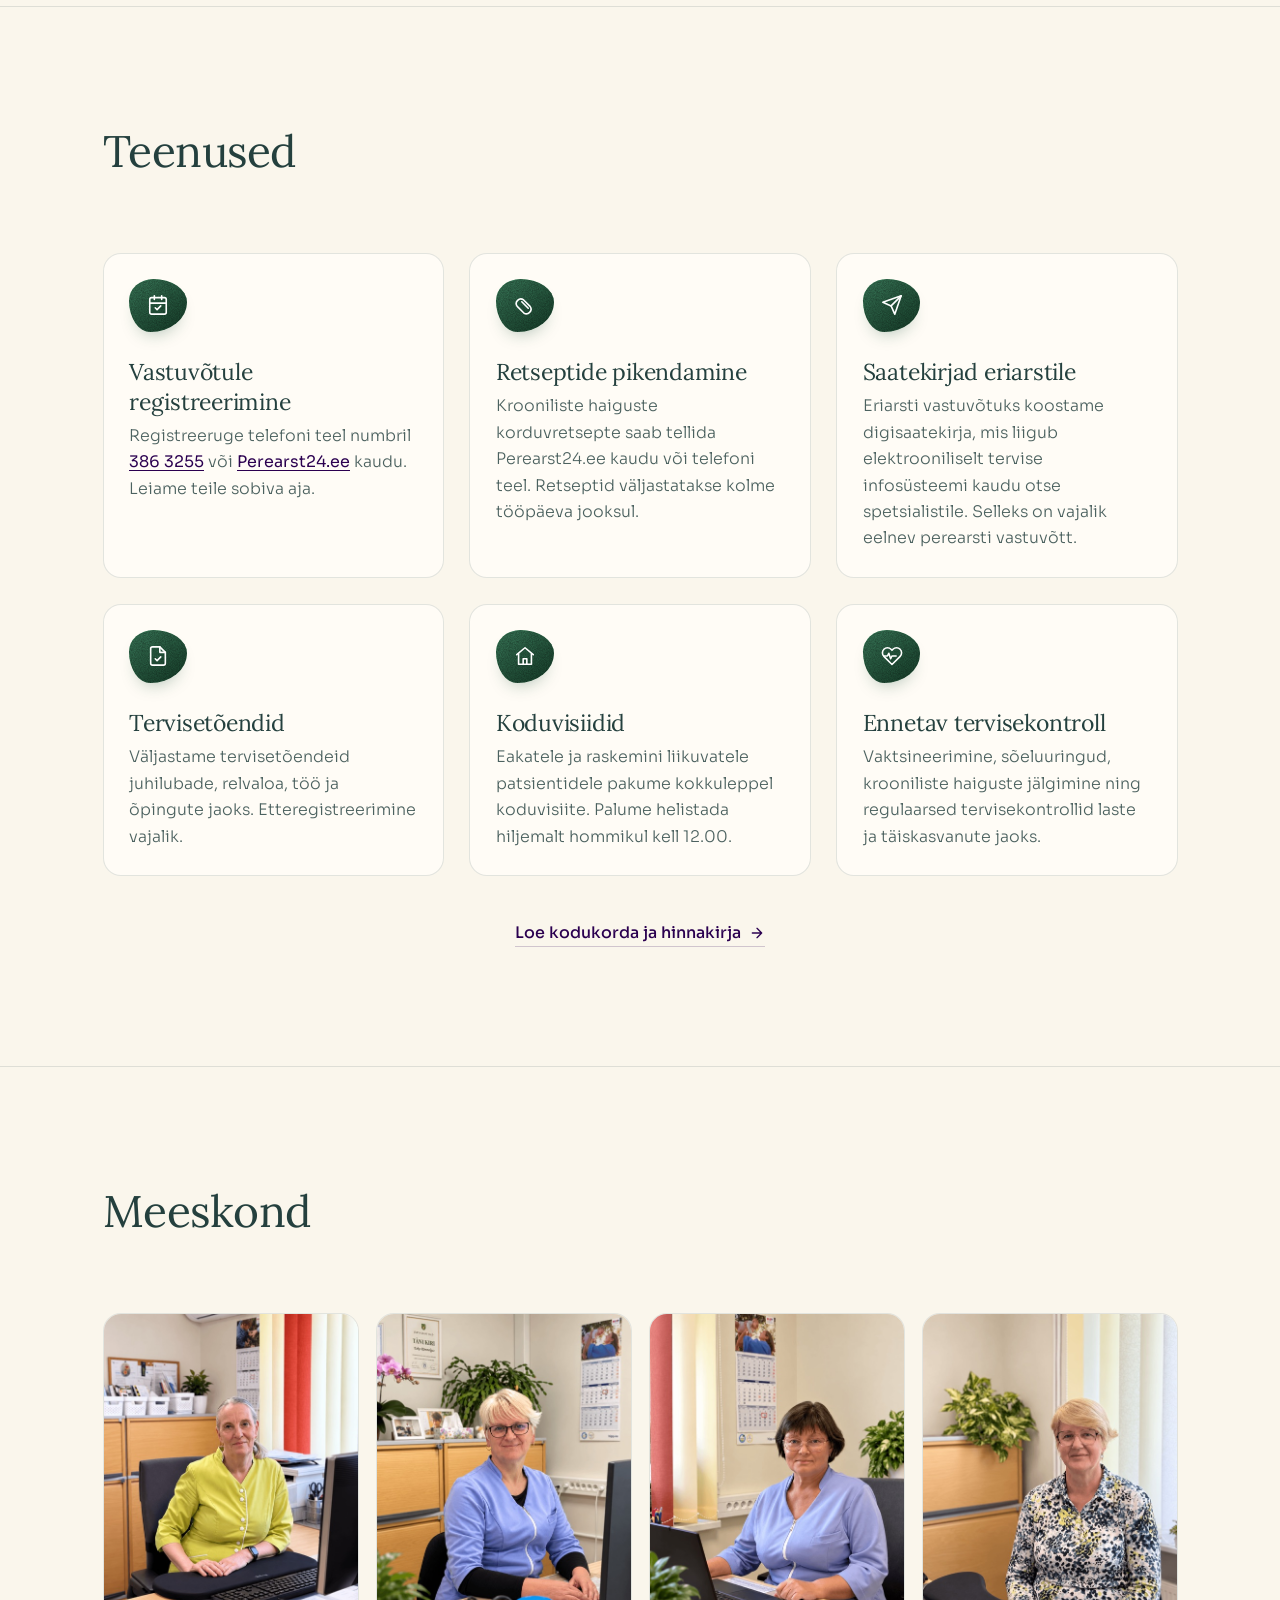
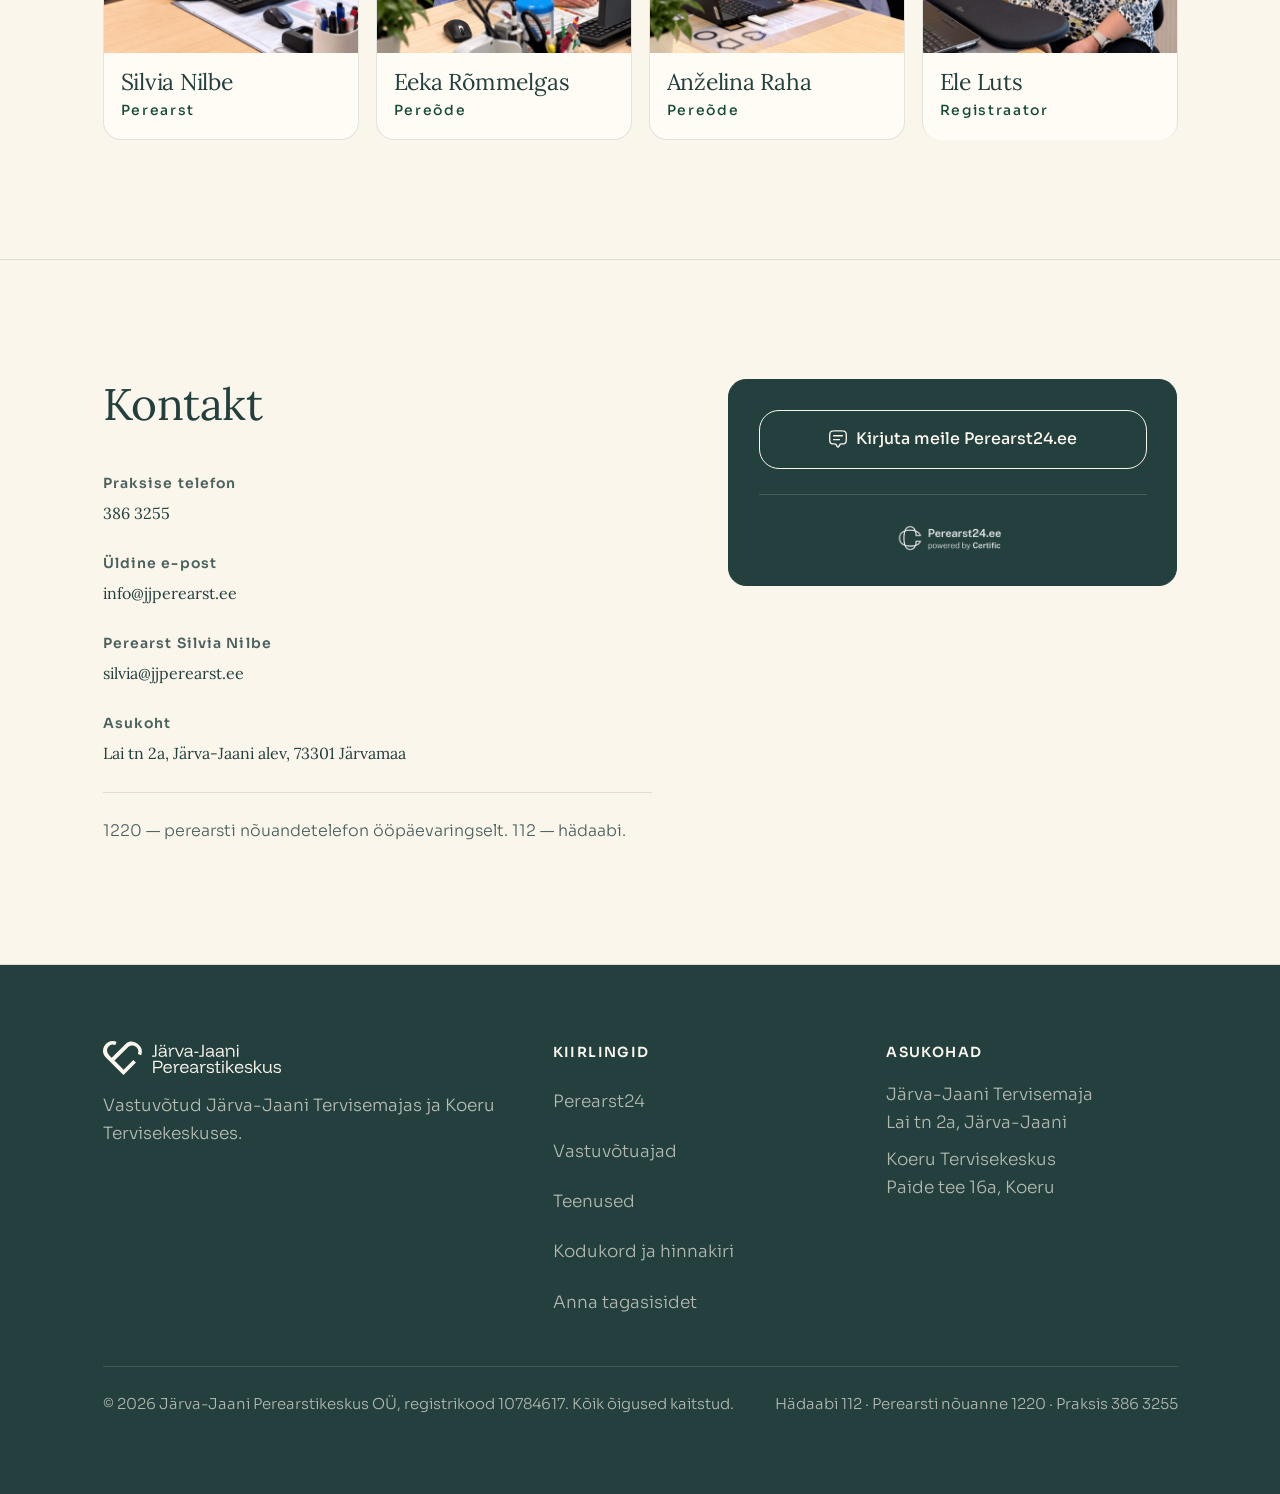
==== commit 292e92ae: "Redesign Meeskond as a hairline-separated list below desktop width Replaces the 2x2 grid of individu" ====
--- a/index.html
+++ b/index.html
@@ -220,23 +220,31 @@
       <div class="grid grid--4">
         <div class="card team-card" data-reveal>
           <img src="assets/meeskond/silvia.jpg" alt="Silvia Nilbe" class="team-card__photo">
-          <h3>Silvia Nilbe</h3>
-          <span class="team-card__role">Perearst</span>
+          <div class="team-card__info">
+            <h3>Silvia Nilbe</h3>
+            <span class="team-card__role">Perearst</span>
+          </div>
         </div>
         <div class="card team-card" data-reveal>
           <img src="assets/meeskond/eeka.jpg" alt="Eeka Rõmmelgas" class="team-card__photo">
-          <h3>Eeka Rõmmelgas</h3>
-          <span class="team-card__role">Pereõde</span>
+          <div class="team-card__info">
+            <h3>Eeka Rõmmelgas</h3>
+            <span class="team-card__role">Pereõde</span>
+          </div>
         </div>
         <div class="card team-card" data-reveal>
           <img src="assets/meeskond/anzelina.jpg" alt="Anželina Raha" class="team-card__photo">
-          <h3>Anželina Raha</h3>
-          <span class="team-card__role">Pereõde</span>
+          <div class="team-card__info">
+            <h3>Anželina Raha</h3>
+            <span class="team-card__role">Pereõde</span>
+          </div>
         </div>
         <div class="card team-card" data-reveal>
           <img src="assets/meeskond/ele.jpg" alt="Ele Luts" class="team-card__photo">
-          <h3>Ele Luts</h3>
-          <span class="team-card__role">Registraator</span>
+          <div class="team-card__info">
+            <h3>Ele Luts</h3>
+            <span class="team-card__role">Registraator</span>
+          </div>
         </div>
       </div>
     </div>
--- a/css/style.css
+++ b/css/style.css
@@ -253,25 +253,43 @@
 .grid { display: grid; gap: var(--space-3); }
 .grid--2 { grid-template-columns: 1fr; }
 .grid--3 { grid-template-columns: 1fr; }
-.grid--4 { grid-template-columns: minmax(0, 1fr) minmax(0, 1fr); gap: 1rem; }
+.grid--4 { grid-template-columns: 1fr; gap: 0; }
 @media (min-width: 700px) {
   .grid--2 { grid-template-columns: 1fr 1fr; }
   .grid--3 { grid-template-columns: repeat(3, 1fr); }
 }
 @media (min-width: 1024px) {
-  .grid--4 { grid-template-columns: repeat(4, minmax(0, 1fr)); }
+  .grid--4 { grid-template-columns: repeat(4, minmax(0, 1fr)); gap: 1rem; }
 }
 
 /* ---------- Generic + team cards ---------- */
 .card { background: var(--card); border: 1px solid var(--line); border-radius: var(--radius); padding: var(--space-3); }
 .card h3 { margin-bottom: 0.4rem; }
 .card p { color: var(--ink-soft); font-size: var(--text-base); }
-.team-card { padding: 0; overflow: hidden; }
-.team-card__photo { display: block; width: 100%; aspect-ratio: 3 / 4; object-fit: cover; background: var(--line); }
-.team-card h3 { padding: 0.85rem 1rem 0; margin-bottom: 0; font-weight: 400; font-size: var(--text-lg); }
-.team-card__role { display: block; padding: 0.15rem 1rem 1rem; font-size: var(--text-xs); font-weight: 500; letter-spacing: 0.12em; color: var(--green-deep); }
+#meeskond .grid--4 { background: var(--card); border: 1px solid var(--line); border-radius: var(--radius); overflow: hidden; }
+.team-card {
+  display: grid; grid-template-columns: 96px 1fr; align-items: center; column-gap: 1rem;
+  padding: var(--space-3); border-bottom: 1px solid var(--line);
+  background: transparent; border-left: none; border-right: none; border-top: none; border-radius: 0;
+}
+.team-card:last-child { border-bottom: none; }
+.team-card__photo {
+  display: block; width: 100%; aspect-ratio: 3 / 4; object-fit: cover;
+  border-radius: calc(var(--radius) - 8px); background: var(--line);
+}
+.team-card__info { display: flex; flex-direction: column; }
+.team-card h3 { padding: 0; margin-bottom: 0; font-weight: 400; font-size: var(--text-lg); }
+.team-card__role { display: block; margin-top: 0.15rem; font-size: var(--text-xs); font-weight: 500; letter-spacing: 0.12em; color: var(--green-deep); }
 @media (min-width: 1024px) {
-  .team-card h3 { font-size: var(--text-xl); }
+  #meeskond .grid--4 { background: transparent; border: none; border-radius: 0; overflow: visible; }
+  .team-card {
+    display: block; padding: 0; border-bottom: none;
+    background: var(--card); border: 1px solid var(--line); border-radius: var(--radius); overflow: hidden;
+  }
+  .team-card__photo { aspect-ratio: 3 / 4; border-radius: 0; }
+  .team-card__info { display: block; }
+  .team-card h3 { padding: 0.85rem 1rem 0; font-size: var(--text-xl); }
+  .team-card__role { margin-top: 0.15rem; padding: 0 1rem 1rem; }
 }
 
 /* ---------- Service cards — Concept B's organic blob icon, single hue ---------- */
